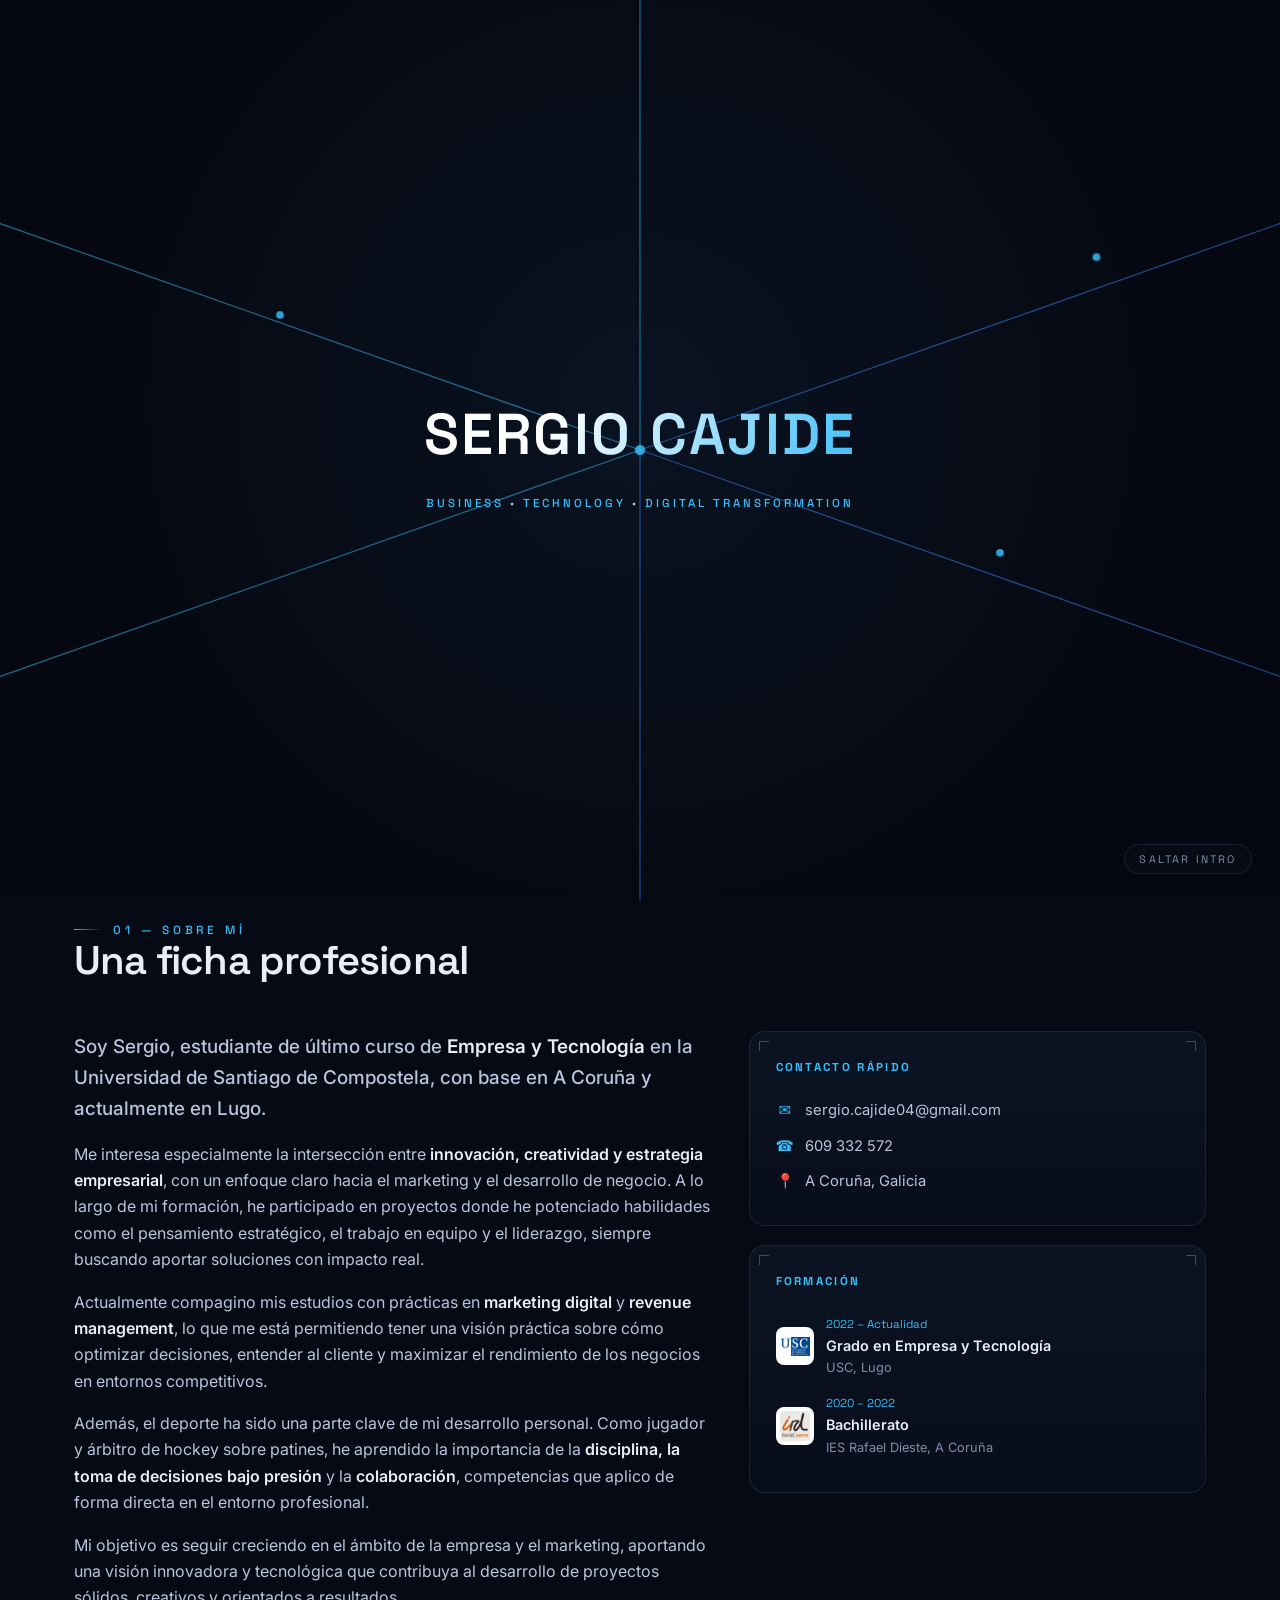
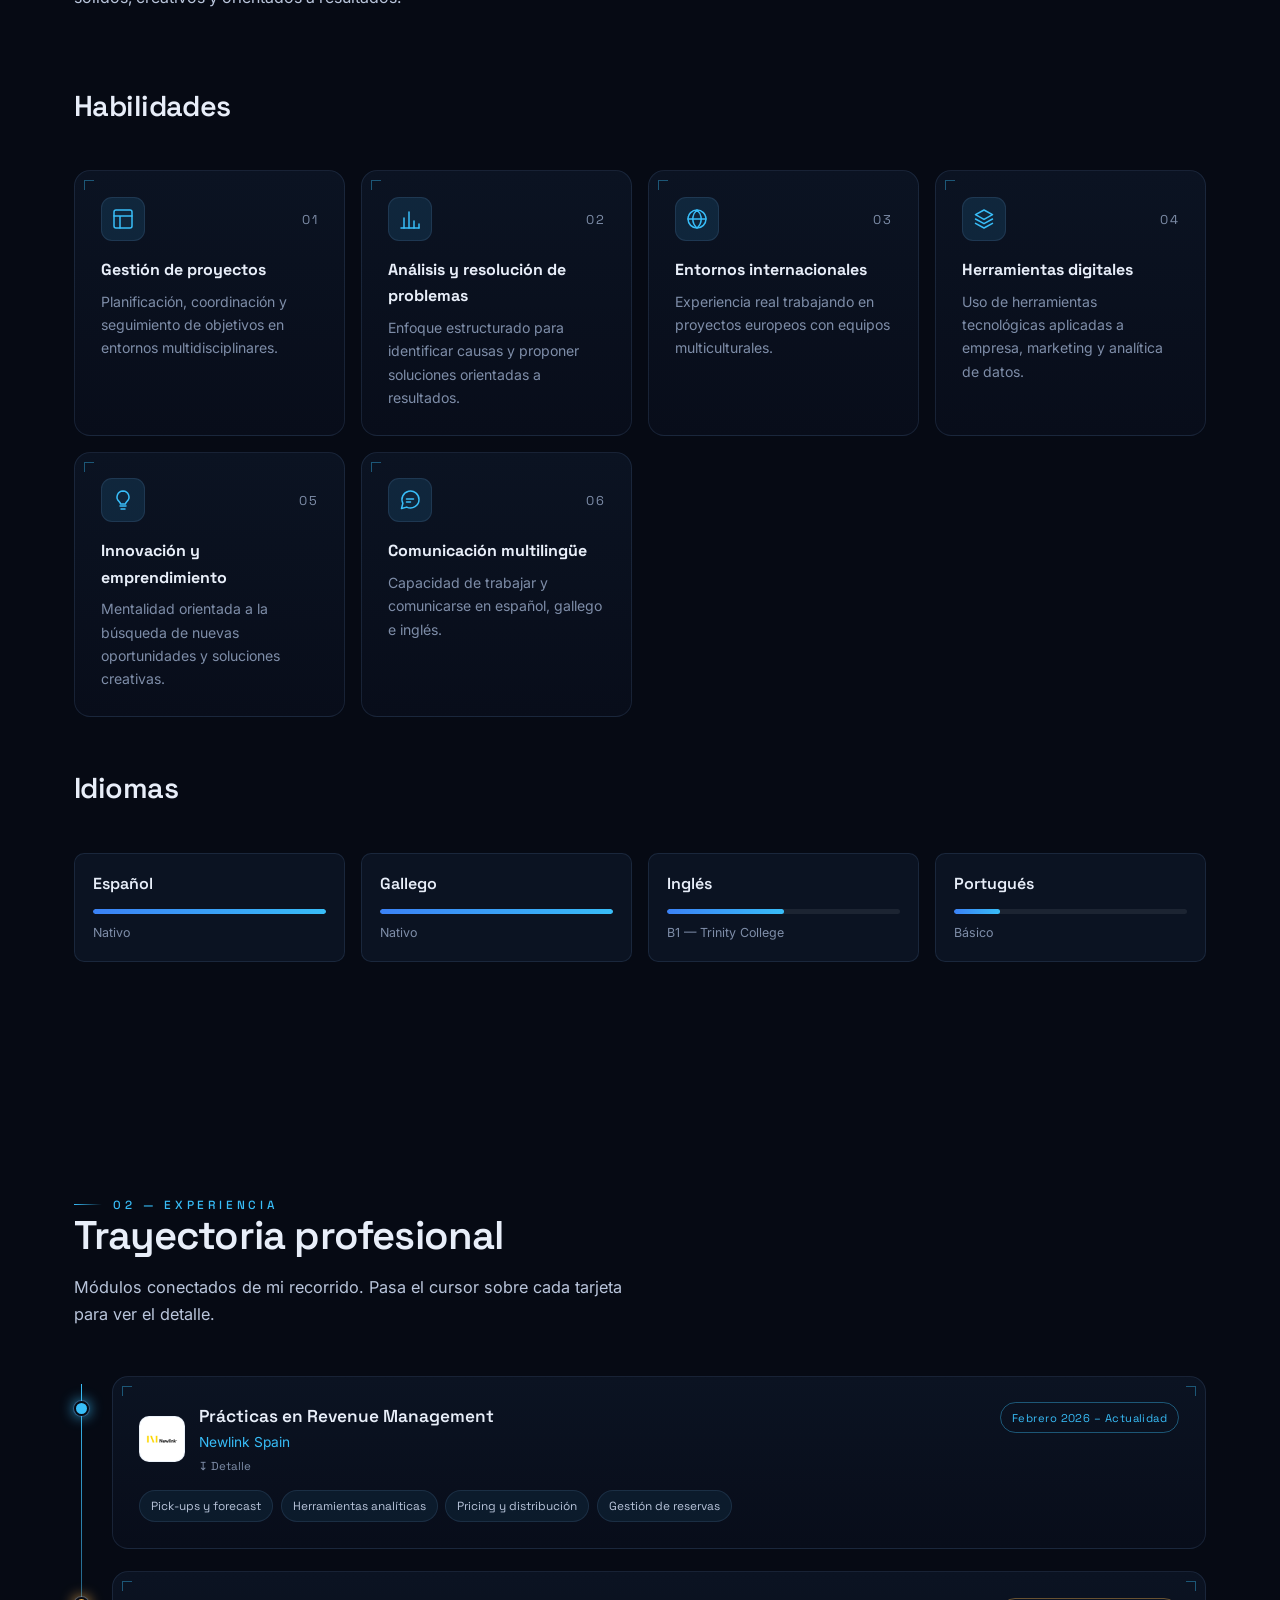
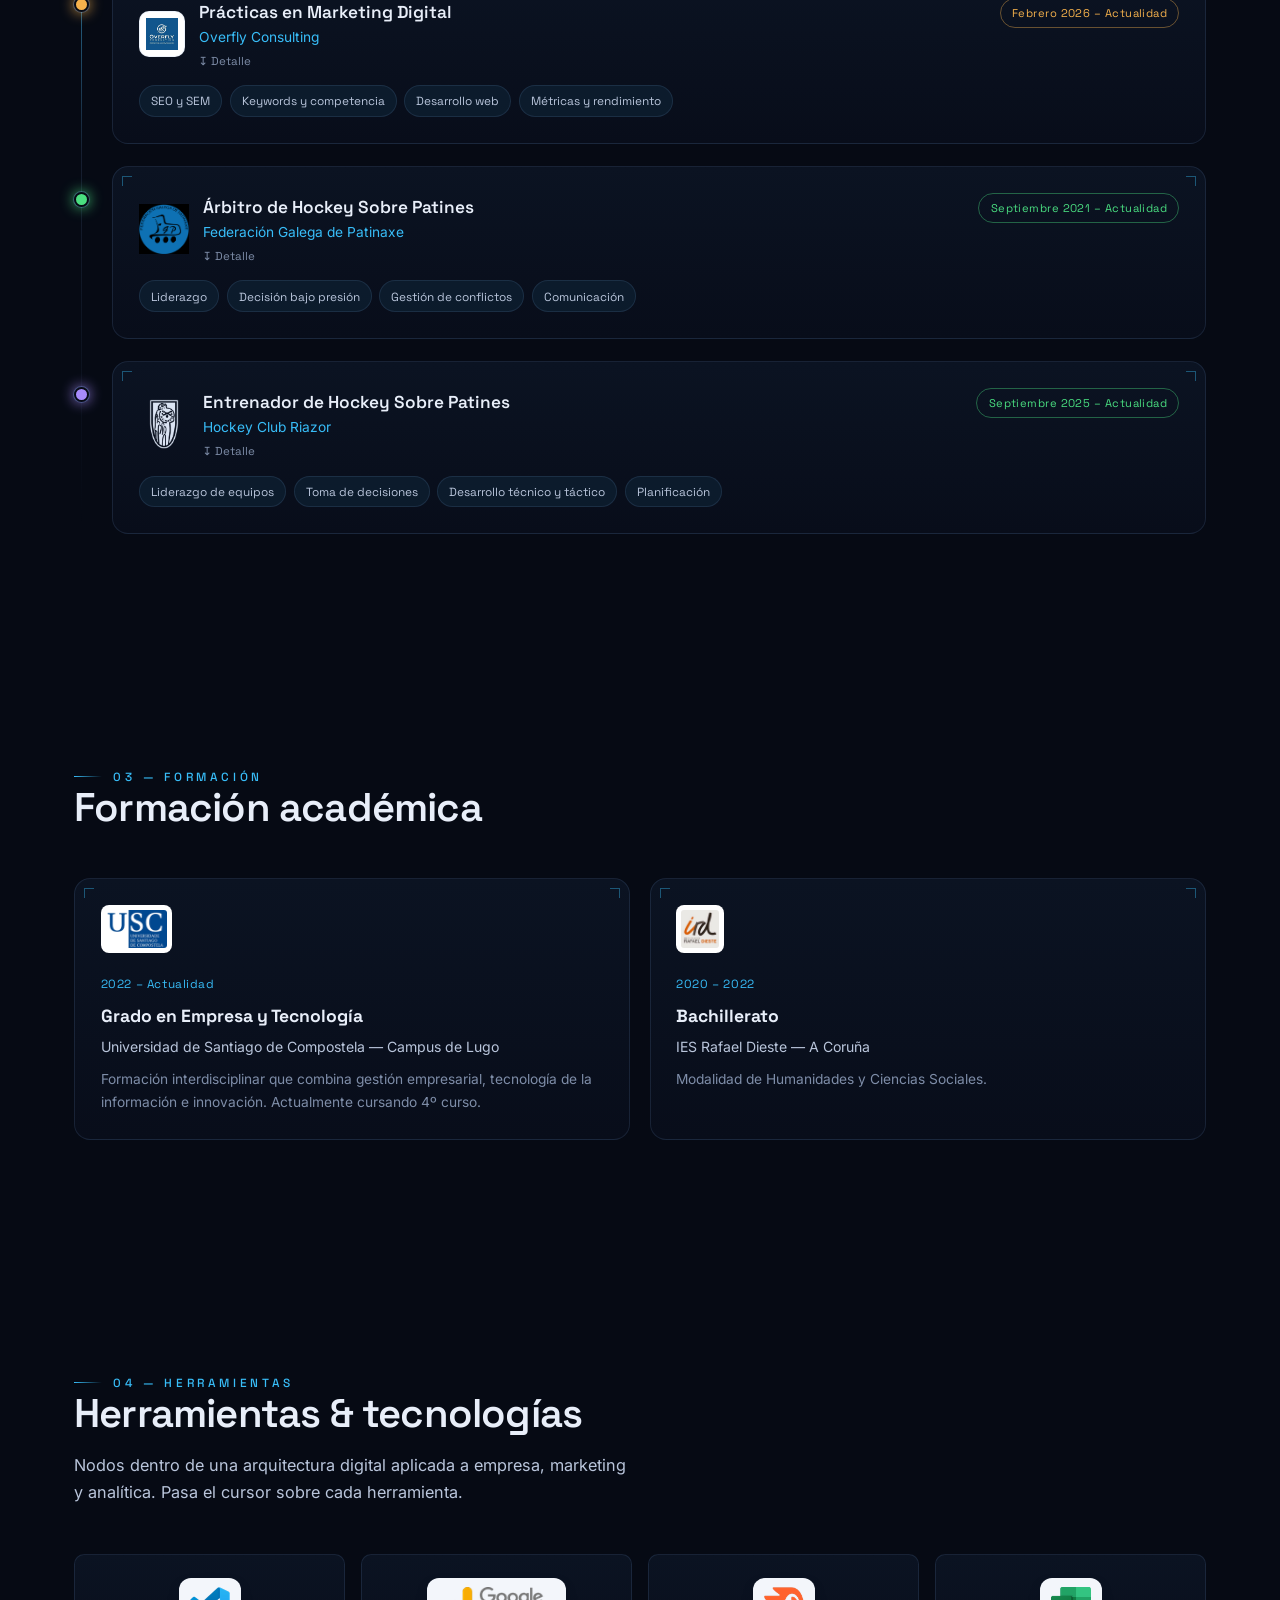
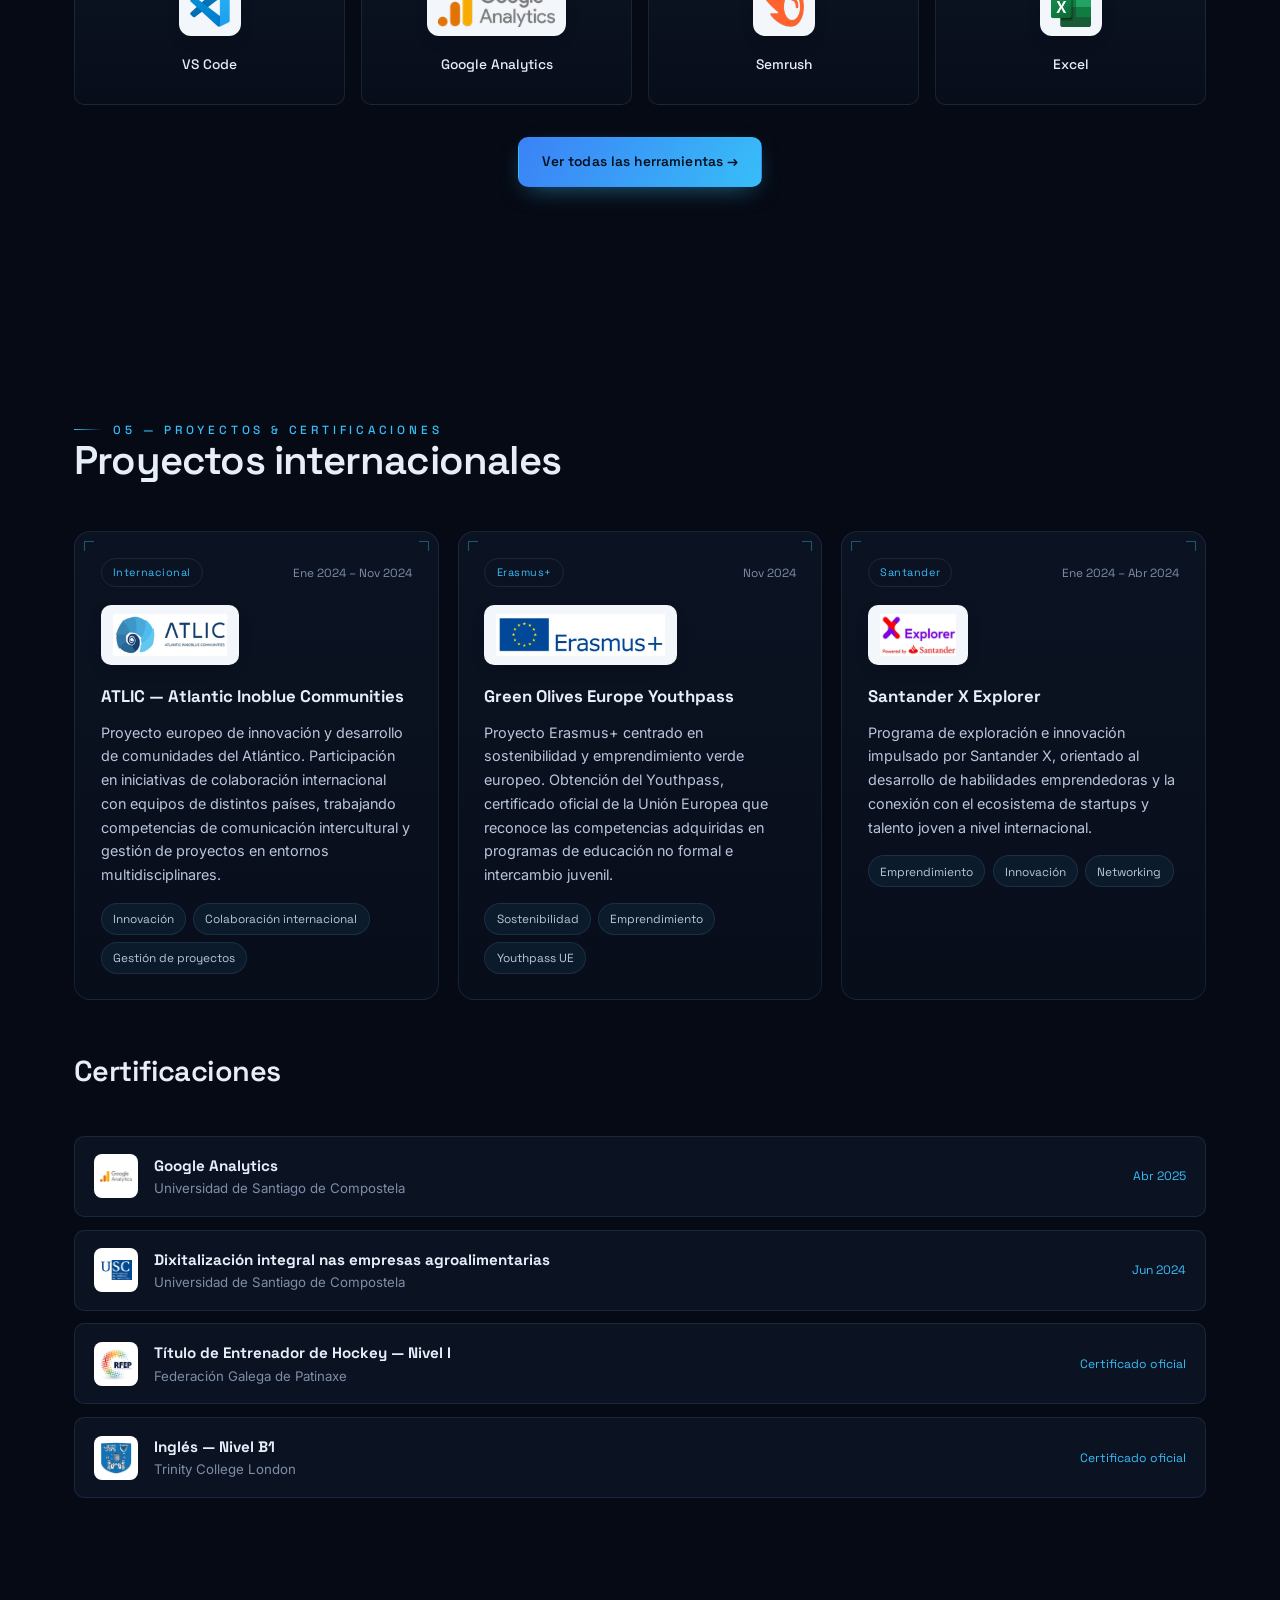
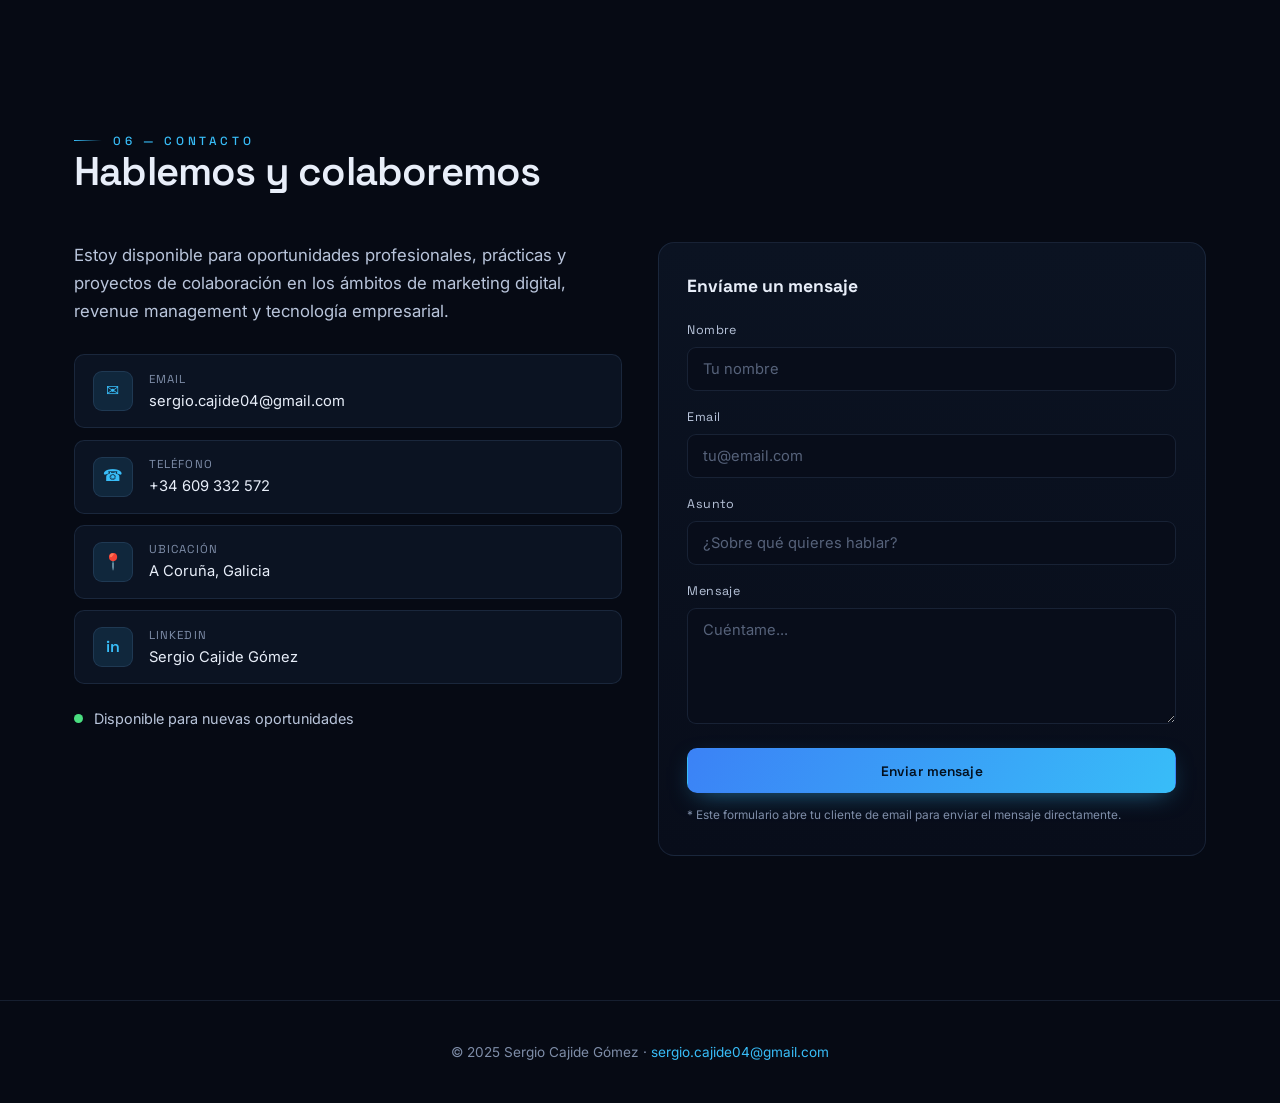
==== index.html @ cd56e780 "Add files via upload" ====
<!DOCTYPE html>
<html lang="es">
<head>
  <meta charset="UTF-8">
  <meta name="viewport" content="width=device-width, initial-scale=1.0">
  <title>Sergio Cajide Gómez — Business · Technology · Digital Transformation</title>
  <meta name="description" content="Portfolio de Sergio Cajide Gómez. Empresa y Tecnología, Marketing Digital, Revenue Management y Transformación Digital.">
  <link rel="stylesheet" href="style.css">
  <link rel="preconnect" href="https://fonts.googleapis.com">
  <link rel="preconnect" href="https://fonts.gstatic.com" crossorigin>
  <link href="https://fonts.googleapis.com/css2?family=Space+Grotesk:wght@400;500;600;700&family=Inter:wght@300;400;500;600&display=swap" rel="stylesheet">
  <noscript><style>#intro{display:none!important}</style></noscript>
</head>
<body>

  <!-- ============ INTRO CINEMATIC ============ -->
  <div id="intro" aria-hidden="true">
    <svg viewBox="0 0 1200 700" preserveAspectRatio="xMidYMid slice">
      <!-- converging blueprint lines -->
      <path class="intro-line"    d="M-50 120 L600 350"/>
      <path class="intro-line l2" d="M1250 120 L600 350"/>
      <path class="intro-line"    d="M-50 580 L600 350"/>
      <path class="intro-line l2" d="M1250 580 L600 350"/>
      <path class="intro-line"    d="M600 -50 L600 350"/>
      <path class="intro-line l2" d="M600 750 L600 350"/>
      <!-- abstract business shapes -->
      <rect class="intro-shape" x="170" y="150" width="150" height="95" rx="6"/>
      <path class="intro-shape" d="M185 230 L215 200 L245 215 L300 165"/>
      <rect class="intro-shape" x="880" y="430" width="150" height="95" rx="6"/>
      <circle class="intro-shape" cx="955" cy="200" r="42"/>
      <path class="intro-shape" d="M210 490 h120 M210 510 h80 M210 530 h100"/>
      <circle class="intro-node" cx="600" cy="350" r="4"/>
      <circle class="intro-node" cx="320" cy="245" r="3"/>
      <circle class="intro-node" cx="880" cy="430" r="3"/>
      <circle class="intro-node" cx="955" cy="200" r="3"/>
    </svg>
    <div class="intro-center">
      <div class="intro-name">SERGIO CAJIDE</div>
      <div class="intro-tag"><b>Business</b> • <b>Technology</b> • <b>Digital Transformation</b></div>
    </div>
    <button class="intro-skip" type="button">Saltar intro</button>
  </div>

  <!-- ============ NAVBAR ============ -->
  <nav class="navbar">
    <a href="index.html" class="nav-brand">
      <img src="img/logo_prueba.png" alt="Sergio Cajide Gómez" class="brand-mark">
      <span class="brand-text">Sergio Cajide <span class="brand-soft">Gómez</span></span>
    </a>
    <ul class="nav-links">
      <li><a href="#sobre-mi">Sobre mí</a></li>
      <li><a href="#experiencia">Experiencia</a></li>
      <li><a href="#formacion">Formación</a></li>
      <li><a href="herramientas.html">Herramientas</a></li>
      <li><a href="#proyectos">Proyectos</a></li>
      <li><a href="#contacto" class="nav-cta">Contacto</a></li>
    </ul>
    <button class="nav-toggle" id="navToggle" aria-label="Menú">&#9776;</button>
  </nav>

  <!-- ============ HERO ============ -->
  <header class="hero" id="inicio">
    <div class="hero-content">
      <p class="eyebrow hero-eyebrow">Business · Technology · Digital Transformation</p>
      <h1 class="hero-title">Sergio <span class="grad">Cajide Gómez</span></h1>
      <div class="hero-roles-line">
        <span>Empresa &amp; Tecnología</span><span class="sep"></span>
        <span>Marketing Digital</span><span class="sep"></span>
        <span>Revenue Management</span><span class="sep"></span>
        <span>Transformación Digital</span>
      </div>
      <p class="hero-desc">Estudiante de Empresa y Tecnología con experiencia en marketing digital y revenue management. Conecto estrategia, datos y tecnología para impulsar la transformación digital de los negocios.</p>
      <div class="hero-cta">
        <a href="#experiencia" class="btn btn-primary">Ver experiencia</a>
        <a href="herramientas.html" class="btn btn-outline">Herramientas</a>
        <a href="#contacto" class="btn btn-outline">Contacto</a>
        <a href="sergio_cv.pdf" class="btn btn-outline" download>↓ Descargar CV</a>
      </div>
    </div>
    <div class="hero-visual">
      <div class="hero-photo-wrap">
        <img src="img/foto.png" alt="Sergio Cajide Gómez" class="hero-photo">
      </div>
      <div class="hero-card">
        <div class="hero-tag">Actualmente</div>
        <div class="hero-roles">
          <div class="role-item">
            <span class="role-dot dot-blue"></span>
            <div>
              <p class="role-company">Newlink Spain</p>
              <p class="role-desc">Prácticas · Revenue Management</p>
            </div>
          </div>
          <div class="role-item">
            <span class="role-dot dot-amber"></span>
            <div>
              <p class="role-company">Overfly Consulting</p>
              <p class="role-desc">Prácticas · Marketing Digital</p>
            </div>
          </div>
          <div class="role-item">
            <span class="role-dot dot-green"></span>
            <div>
              <p class="role-company">USC — Grado Empresa y Tecnología</p>
              <p class="role-desc">4º Curso · Lugo</p>
            </div>
          </div>
        </div>
      </div>
    </div>
  </header>

  <!-- ============ SOBRE MÍ ============ -->
  <section class="block" id="sobre-mi">
    <div class="container">
      <div class="section-head reveal">
        <p class="eyebrow">01 — Sobre mí</p>
        <h2 class="section-title">Una ficha profesional</h2>
      </div>

      <div class="about-grid">
        <div class="about-text reveal">
          <p class="about-lead">Soy Sergio, estudiante de último curso de <strong>Empresa y Tecnología</strong> en la Universidad de Santiago de Compostela, con base en A Coruña y actualmente en Lugo.</p>
          <p>Me interesa especialmente la intersección entre <strong>innovación, creatividad y estrategia empresarial</strong>, con un enfoque claro hacia el marketing y el desarrollo de negocio. A lo largo de mi formación, he participado en proyectos donde he potenciado habilidades como el pensamiento estratégico, el trabajo en equipo y el liderazgo, siempre buscando aportar soluciones con impacto real.</p>
          <p>Actualmente compagino mis estudios con prácticas en <strong>marketing digital</strong> y <strong>revenue management</strong>, lo que me está permitiendo tener una visión práctica sobre cómo optimizar decisiones, entender al cliente y maximizar el rendimiento de los negocios en entornos competitivos.</p>
          <p>Además, el deporte ha sido una parte clave de mi desarrollo personal. Como jugador y árbitro de hockey sobre patines, he aprendido la importancia de la <strong>disciplina, la toma de decisiones bajo presión</strong> y la <strong>colaboración</strong>, competencias que aplico de forma directa en el entorno profesional.</p>
          <p>Mi objetivo es seguir creciendo en el ámbito de la empresa y el marketing, aportando una visión innovadora y tecnológica que contribuya al desarrollo de proyectos sólidos, creativos y orientados a resultados.</p>
        </div>

        <div class="about-sidebar">
          <div class="bp-card reveal d1">
            <span class="tick tl"></span><span class="tick tr"></span>
            <h3 class="info-card-title">Contacto rápido</h3>
            <ul class="info-list">
              <li><span class="info-icon">✉</span> sergio.cajide04@gmail.com</li>
              <li><span class="info-icon">☎</span> 609 332 572</li>
              <li><span class="info-icon">📍</span> A Coruña, Galicia</li>
            </ul>
          </div>
          <div class="bp-card reveal d2">
            <span class="tick tl"></span><span class="tick tr"></span>
            <h3 class="info-card-title">Formación</h3>
            <ul>
              <li class="tl-mini-row">
                <img src="img/logo_usc.png" alt="USC" class="tl-mini-logo">
                <div>
                  <span class="tl-year">2022 – Actualidad</span>
                  <span class="tl-title">Grado en Empresa y Tecnología</span>
                  <span class="tl-place">USC, Lugo</span>
                </div>
              </li>
              <li class="tl-mini-row">
                <img src="img/logo_ird.png" alt="IES Rafael Dieste" class="tl-mini-logo">
                <div>
                  <span class="tl-year">2020 – 2022</span>
                  <span class="tl-title">Bachillerato</span>
                  <span class="tl-place">IES Rafael Dieste, A Coruña</span>
                </div>
              </li>
            </ul>
          </div>
        </div>
      </div>

      <!-- Habilidades -->
      <div class="section-head reveal" style="margin-top:4rem;">
        <h3 class="section-title" style="font-size:clamp(1.3rem,2.6vw,1.8rem);">Habilidades</h3>
      </div>
      <div class="skills-grid">
        <div class="bp-card skill-block reveal"><span class="tick tl"></span>
          <div class="skill-head"><span class="skill-icon"><svg viewBox="0 0 24 24" fill="none" stroke="currentColor" stroke-width="1.5" stroke-linecap="round" stroke-linejoin="round"><rect x="3" y="3" width="18" height="18" rx="2"/><path d="M3 9h18M9 9v12"/></svg></span><span class="skill-index">01</span></div>
          <h4>Gestión de proyectos</h4><p>Planificación, coordinación y seguimiento de objetivos en entornos multidisciplinares.</p>
        </div>
        <div class="bp-card skill-block reveal d1"><span class="tick tl"></span>
          <div class="skill-head"><span class="skill-icon"><svg viewBox="0 0 24 24" fill="none" stroke="currentColor" stroke-width="1.5" stroke-linecap="round" stroke-linejoin="round"><path d="M3 21h18"/><path d="M6 21V11M11 21V5M16 21v-7M21 21v-4"/></svg></span><span class="skill-index">02</span></div>
          <h4>Análisis y resolución de problemas</h4><p>Enfoque estructurado para identificar causas y proponer soluciones orientadas a resultados.</p>
        </div>
        <div class="bp-card skill-block reveal d2"><span class="tick tl"></span>
          <div class="skill-head"><span class="skill-icon"><svg viewBox="0 0 24 24" fill="none" stroke="currentColor" stroke-width="1.5" stroke-linecap="round" stroke-linejoin="round"><circle cx="12" cy="12" r="9"/><path d="M3 12h18"/><path d="M12 3c2.8 2.5 4.2 5.6 4.2 9s-1.4 6.5-4.2 9c-2.8-2.5-4.2-5.6-4.2-9S9.2 5.5 12 3z"/></svg></span><span class="skill-index">03</span></div>
          <h4>Entornos internacionales</h4><p>Experiencia real trabajando en proyectos europeos con equipos multiculturales.</p>
        </div>
        <div class="bp-card skill-block reveal"><span class="tick tl"></span>
          <div class="skill-head"><span class="skill-icon"><svg viewBox="0 0 24 24" fill="none" stroke="currentColor" stroke-width="1.5" stroke-linecap="round" stroke-linejoin="round"><path d="M12 3l8.5 4.7L12 12.4 3.5 7.7 12 3z"/><path d="M3.5 12l8.5 4.7 8.5-4.7M3.5 16.3 12 21l8.5-4.7"/></svg></span><span class="skill-index">04</span></div>
          <h4>Herramientas digitales</h4><p>Uso de herramientas tecnológicas aplicadas a empresa, marketing y analítica de datos.</p>
        </div>
        <div class="bp-card skill-block reveal d1"><span class="tick tl"></span>
          <div class="skill-head"><span class="skill-icon"><svg viewBox="0 0 24 24" fill="none" stroke="currentColor" stroke-width="1.5" stroke-linecap="round" stroke-linejoin="round"><path d="M9 18h6M10 21h4"/><path d="M12 3a6 6 0 0 0-3.8 10.6c.7.6 1.3 1.4 1.3 2.4h5c0-1 .6-1.8 1.3-2.4A6 6 0 0 0 12 3z"/></svg></span><span class="skill-index">05</span></div>
          <h4>Innovación y emprendimiento</h4><p>Mentalidad orientada a la búsqueda de nuevas oportunidades y soluciones creativas.</p>
        </div>
        <div class="bp-card skill-block reveal d2"><span class="tick tl"></span>
          <div class="skill-head"><span class="skill-icon"><svg viewBox="0 0 24 24" fill="none" stroke="currentColor" stroke-width="1.5" stroke-linecap="round" stroke-linejoin="round"><path d="M21 11.5a8.5 8.5 0 0 1-12.3 7.6L3.5 20.5l1.4-5.2A8.5 8.5 0 1 1 21 11.5z"/><path d="M8.5 11h7M8.5 14h4"/></svg></span><span class="skill-index">06</span></div>
          <h4>Comunicación multilingüe</h4><p>Capacidad de trabajar y comunicarse en español, gallego e inglés.</p>
        </div>
      </div>

      <!-- Idiomas -->
      <div class="section-head reveal" style="margin-top:3.5rem;">
        <h3 class="section-title" style="font-size:clamp(1.3rem,2.6vw,1.8rem);">Idiomas</h3>
      </div>
      <div class="lang-grid reveal">
        <div class="lang-card"><span class="lang-name">Español</span><div class="lang-bar-wrap"><div class="lang-bar" data-w="100%"></div></div><span class="lang-level">Nativo</span></div>
        <div class="lang-card"><span class="lang-name">Gallego</span><div class="lang-bar-wrap"><div class="lang-bar" data-w="100%"></div></div><span class="lang-level">Nativo</span></div>
        <div class="lang-card"><span class="lang-name">Inglés</span><div class="lang-bar-wrap"><div class="lang-bar" data-w="50%"></div></div><span class="lang-level">B1 — Trinity College</span></div>
        <div class="lang-card"><span class="lang-name">Portugués</span><div class="lang-bar-wrap"><div class="lang-bar" data-w="20%"></div></div><span class="lang-level">Básico</span></div>
      </div>
    </div>
  </section>

  <!-- ============ EXPERIENCIA ============ -->
  <section class="block" id="experiencia">
    <div class="container">
      <div class="section-head reveal">
        <p class="eyebrow">02 — Experiencia</p>
        <h2 class="section-title">Trayectoria profesional</h2>
        <p class="section-lead">Módulos conectados de mi recorrido. Pasa el cursor sobre cada tarjeta para ver el detalle.</p>
      </div>

      <div class="timeline">

        <div class="timeline-item reveal">
          <div class="timeline-dot dot-blue"></div>
          <div class="bp-card" data-expand>
            <span class="tick tl"></span><span class="tick tr"></span>
            <div class="tl-header">
              <div class="tl-id-row">
                <div class="company-logo"><img src="img/logo_newlink.png" alt="Newlink Spain"></div>
                <div>
                  <h3 class="tl-role">Prácticas en Revenue Management</h3>
                  <p class="tl-company">Newlink Spain</p>
                  <p class="hover-hint">↧ Detalle</p>
                </div>
              </div>
              <span class="tl-badge badge-blue">Febrero 2026 – Actualidad</span>
            </div>
            <p class="tl-desc">Colaboración en el departamento de revenue management en el sector hotelero, participando en la optimización de estrategias de precios y distribución. Elaboración de pick-ups y forecast de demanda, manejo de herramientas analíticas y apoyo en la definición de estrategias de pricing y gestión de canales. Participación en la gestión de reservas y análisis de datos para maximizar el rendimiento y la ocupación.</p>
            <div class="tl-tags">
              <span class="tag">Pick-ups y forecast</span>
              <span class="tag">Herramientas analíticas</span>
              <span class="tag">Pricing y distribución</span>
              <span class="tag">Gestión de reservas</span>
            </div>
          </div>
        </div>

        <div class="timeline-item reveal">
          <div class="timeline-dot dot-amber"></div>
          <div class="bp-card" data-expand>
            <span class="tick tl"></span><span class="tick tr"></span>
            <div class="tl-header">
              <div class="tl-id-row">
                <div class="company-logo"><img src="img/logo_overfly.png" alt="Overfly Consulting"></div>
                <div>
                  <h3 class="tl-role">Prácticas en Marketing Digital</h3>
                  <p class="tl-company">Overfly Consulting</p>
                  <p class="hover-hint">↧ Detalle</p>
                </div>
              </div>
              <span class="tl-badge badge-amber">Febrero 2026 – Actualidad</span>
            </div>
            <p class="tl-desc">Participación en proyectos de marketing digital enfocados al sector hotelero, desarrollando estrategias de SEO, planificación y creación de contenidos, así como análisis de competidores, estudio de palabras clave y detección de oportunidades de posicionamiento. Seguimiento de métricas y optimización continua de estrategias digitales para mejorar la visibilidad y el rendimiento online.</p>
            <div class="tl-tags">
              <span class="tag">SEO y SEM</span>
              <span class="tag">Keywords y competencia</span>
              <span class="tag">Desarrollo web</span>
              <span class="tag">Métricas y rendimiento</span>
            </div>
          </div>
        </div>

        <div class="timeline-item reveal">
          <div class="timeline-dot dot-green"></div>
          <div class="bp-card" data-expand>
            <span class="tick tl"></span><span class="tick tr"></span>
            <div class="tl-header">
              <div class="tl-id-row">
                <div class="company-logo plain"><img src="img/logo_fgp.png" alt="Federación Galega de Patinaxe"></div>
                <div>
                  <h3 class="tl-role">Árbitro de Hockey Sobre Patines</h3>
                  <p class="tl-company">Federación Galega de Patinaxe</p>
                  <p class="hover-hint">↧ Detalle</p>
                </div>
              </div>
              <span class="tl-badge badge-green">Septiembre 2021 – Actualidad</span>
            </div>
            <p class="tl-desc">Dirección de partidos de hockey sobre patines en competiciones regionales, garantizando la imparcialidad y el cumplimiento de la normativa. Esta actividad ha reforzado competencias clave transferibles al entorno profesional.</p>
            <div class="tl-tags">
              <span class="tag">Liderazgo</span>
              <span class="tag">Decisión bajo presión</span>
              <span class="tag">Gestión de conflictos</span>
              <span class="tag">Comunicación</span>
            </div>
          </div>
        </div>

        <div class="timeline-item reveal">
          <div class="timeline-dot dot-violet"></div>
          <div class="bp-card" data-expand>
            <span class="tick tl"></span><span class="tick tr"></span>
            <div class="tl-header">
              <div class="tl-id-row">
                <div class="company-logo plain"><img src="img/logo_riazor_light.png" alt="Hockey Club Riazor"></div>
                <div>
                  <h3 class="tl-role">Entrenador de Hockey Sobre Patines</h3>
                  <p class="tl-company">Hockey Club Riazor</p>
                  <p class="hover-hint">↧ Detalle</p>
                </div>
              </div>
              <span class="tl-badge badge-green">Septiembre 2025 – Actualidad</span>
            </div>
            <p class="tl-desc">Planificación y ejecución de entrenamientos de hockey sobre patines, centrados en el desarrollo técnico y táctico de los jugadores. Dirección de partidos y seguimiento del rendimiento individual y colectivo, fomentando el trabajo en equipo y la mejora continua.</p>
            <div class="tl-tags">
              <span class="tag">Liderazgo de equipos</span>
              <span class="tag">Toma de decisiones</span>
              <span class="tag">Desarrollo técnico y táctico</span>
              <span class="tag">Planificación</span>
            </div>
          </div>
        </div>

      </div>
    </div>
  </section>

  <!-- ============ FORMACIÓN ============ -->
  <section class="block" id="formacion">
    <div class="container">
      <div class="section-head reveal">
        <p class="eyebrow">03 — Formación</p>
        <h2 class="section-title">Formación académica</h2>
      </div>
      <div class="edu-grid">
        <div class="bp-card edu-card reveal">
          <span class="tick tl"></span><span class="tick tr"></span>
          <div class="edu-logo-row"><img src="img/logo_usc.png" alt="USC" class="edu-logo"></div>
          <span class="edu-year">2022 – Actualidad</span>
          <h3>Grado en Empresa y Tecnología</h3>
          <p class="edu-place">Universidad de Santiago de Compostela — Campus de Lugo</p>
          <p class="edu-detail">Formación interdisciplinar que combina gestión empresarial, tecnología de la información e innovación. Actualmente cursando 4º curso.</p>
        </div>
        <div class="bp-card edu-card reveal d1">
          <span class="tick tl"></span><span class="tick tr"></span>
          <div class="edu-logo-row"><img src="img/logo_ird.png" alt="IES Rafael Dieste" class="edu-logo"></div>
          <span class="edu-year">2020 – 2022</span>
          <h3>Bachillerato</h3>
          <p class="edu-place">IES Rafael Dieste — A Coruña</p>
          <p class="edu-detail">Modalidad de Humanidades y Ciencias Sociales.</p>
        </div>
      </div>
    </div>
  </section>

  <!-- ============ HERRAMIENTAS (highlight) ============ -->
  <section class="block" id="herramientas">
    <div class="container">
      <div class="section-head reveal">
        <p class="eyebrow">04 — Herramientas</p>
        <h2 class="section-title">Herramientas &amp; tecnologías</h2>
        <p class="section-lead">Nodos dentro de una arquitectura digital aplicada a empresa, marketing y analítica. Pasa el cursor sobre cada herramienta.</p>
      </div>
      <div class="tools-highlight reveal">
        <div class="tool-node"><img src="img/logo_vscode.png" alt="VS Code"><span>VS Code</span><small>Desarrollo web y proyectos en Python</small></div>
        <div class="tool-node"><img src="img/logo_googleanalytics.png" alt="Google Analytics"><span>Google Analytics</span><small>Análisis de tráfico y comportamiento web</small></div>
        <div class="tool-node"><img src="img/logo_semrush.png" alt="Semrush"><span>Semrush</span><small>SEO, keywords y análisis de competencia</small></div>
        <div class="tool-node"><img src="img/logo_excel.png" alt="Excel"><span>Excel</span><small>Análisis de datos y modelos de gestión</small></div>
      </div>
      <div style="text-align:center;margin-top:2rem;" class="reveal">
        <a href="herramientas.html" class="btn btn-primary">Ver todas las herramientas →</a>
      </div>
    </div>
  </section>

  <!-- ============ PROYECTOS ============ -->
  <section class="block" id="proyectos">
    <div class="container">
      <div class="section-head reveal">
        <p class="eyebrow">05 — Proyectos &amp; certificaciones</p>
        <h2 class="section-title">Proyectos internacionales</h2>
      </div>
      <div class="project-grid">
        <div class="bp-card project-card reveal">
          <span class="tick tl"></span><span class="tick tr"></span>
          <div class="project-header"><span class="project-tag">Internacional</span><span class="project-date">Ene 2024 – Nov 2024</span></div>
          <div class="project-logo-wrap"><img src="img/logo_atlic.png" alt="ATLIC"></div>
          <h3>ATLIC — Atlantic Inoblue Communities</h3>
          <p>Proyecto europeo de innovación y desarrollo de comunidades del Atlántico. Participación en iniciativas de colaboración internacional con equipos de distintos países, trabajando competencias de comunicación intercultural y gestión de proyectos en entornos multidisciplinares.</p>
          <div class="tl-tags"><span class="tag">Innovación</span><span class="tag">Colaboración internacional</span><span class="tag">Gestión de proyectos</span></div>
        </div>
        <div class="bp-card project-card reveal d1">
          <span class="tick tl"></span><span class="tick tr"></span>
          <div class="project-header"><span class="project-tag">Erasmus+</span><span class="project-date">Nov 2024</span></div>
          <div class="project-logo-wrap"><img src="img/logo_erasmus.png" alt="Erasmus+"></div>
          <h3>Green Olives Europe Youthpass</h3>
          <p>Proyecto Erasmus+ centrado en sostenibilidad y emprendimiento verde europeo. Obtención del Youthpass, certificado oficial de la Unión Europea que reconoce las competencias adquiridas en programas de educación no formal e intercambio juvenil.</p>
          <div class="tl-tags"><span class="tag">Sostenibilidad</span><span class="tag">Emprendimiento</span><span class="tag">Youthpass UE</span></div>
        </div>
        <div class="bp-card project-card reveal d2">
          <span class="tick tl"></span><span class="tick tr"></span>
          <div class="project-header"><span class="project-tag">Santander</span><span class="project-date">Ene 2024 – Abr 2024</span></div>
          <div class="project-logo-wrap"><img src="img/logo_santander.png" alt="Santander X Explorer"></div>
          <h3>Santander X Explorer</h3>
          <p>Programa de exploración e innovación impulsado por Santander X, orientado al desarrollo de habilidades emprendedoras y la conexión con el ecosistema de startups y talento joven a nivel internacional.</p>
          <div class="tl-tags"><span class="tag">Emprendimiento</span><span class="tag">Innovación</span><span class="tag">Networking</span></div>
        </div>
      </div>

      <div class="section-head reveal" style="margin-top:3.5rem;">
        <h3 class="section-title" style="font-size:clamp(1.3rem,2.6vw,1.8rem);">Certificaciones</h3>
      </div>
      <div class="cert-list reveal">
        <div class="cert-item"><div class="cert-logo"><img src="img/logo_googleanalytics.png" alt="Google Analytics"></div><div class="cert-info"><h4>Google Analytics</h4><p>Universidad de Santiago de Compostela</p></div><span class="cert-date">Abr 2025</span></div>
        <div class="cert-item"><div class="cert-logo"><img src="img/logo_usc.png" alt="USC"></div><div class="cert-info"><h4>Dixitalización integral nas empresas agroalimentarias</h4><p>Universidad de Santiago de Compostela</p></div><span class="cert-date">Jun 2024</span></div>
        <div class="cert-item"><div class="cert-logo"><img src="img/logo_rfep.png" alt="Federación Galega de Patinaxe"></div><div class="cert-info"><h4>Título de Entrenador de Hockey — Nivel I</h4><p>Federación Galega de Patinaxe</p></div><span class="cert-date">Certificado oficial</span></div>
        <div class="cert-item"><div class="cert-logo"><img src="img/logo_trinity.png" alt="Trinity College London"></div><div class="cert-info"><h4>Inglés — Nivel B1</h4><p>Trinity College London</p></div><span class="cert-date">Certificado oficial</span></div>
      </div>
    </div>
  </section>

  <!-- ============ CONTACTO ============ -->
  <section class="block" id="contacto">
    <div class="container">
      <div class="section-head reveal">
        <p class="eyebrow">06 — Contacto</p>
        <h2 class="section-title">Hablemos y colaboremos</h2>
      </div>
      <div class="contact-grid">
        <div class="contact-info reveal">
          <p class="contact-intro">Estoy disponible para oportunidades profesionales, prácticas y proyectos de colaboración en los ámbitos de marketing digital, revenue management y tecnología empresarial.</p>
          <div class="contact-methods">
            <a href="mailto:sergio.cajide04@gmail.com" class="contact-method">
              <div class="contact-method-icon">✉</div>
              <div><p class="contact-method-label">Email</p><p class="contact-method-value">sergio.cajide04@gmail.com</p></div>
            </a>
            <a href="tel:+34609332572" class="contact-method">
              <div class="contact-method-icon">☎</div>
              <div><p class="contact-method-label">Teléfono</p><p class="contact-method-value">+34 609 332 572</p></div>
            </a>
            <div class="contact-method">
              <div class="contact-method-icon">📍</div>
              <div><p class="contact-method-label">Ubicación</p><p class="contact-method-value">A Coruña, Galicia</p></div>
            </div>
            <a href="https://es.linkedin.com/in/sergio-cajide-g%C3%B3mez-41b924311" target="_blank" rel="noopener" class="contact-method">
              <div class="contact-method-icon">in</div>
              <div><p class="contact-method-label">LinkedIn</p><p class="contact-method-value">Sergio Cajide Gómez</p></div>
            </a>
          </div>
          <div class="availability-box"><span class="avail-dot"></span><p>Disponible para nuevas oportunidades</p></div>
        </div>

        <div class="contact-form-wrap reveal d1">
          <h3 class="form-title">Envíame un mensaje</h3>
          <form class="contact-form" id="contactForm">
            <div class="form-group"><label for="nombre">Nombre</label><input type="text" id="nombre" name="nombre" placeholder="Tu nombre" required></div>
            <div class="form-group"><label for="email">Email</label><input type="email" id="email" name="email" placeholder="tu@email.com" required></div>
            <div class="form-group"><label for="asunto">Asunto</label><input type="text" id="asunto" name="asunto" placeholder="¿Sobre qué quieres hablar?"></div>
            <div class="form-group"><label for="mensaje">Mensaje</label><textarea id="mensaje" name="mensaje" rows="5" placeholder="Cuéntame..." required></textarea></div>
            <button type="submit" class="btn btn-primary btn-full">Enviar mensaje</button>
            <p class="form-note">* Este formulario abre tu cliente de email para enviar el mensaje directamente.</p>
          </form>
        </div>
      </div>
    </div>
  </section>

  <!-- ============ MOBILE BOTTOM NAV ============ -->
  <nav class="mobile-bottom-nav">
    <a href="#sobre-mi">Sobre mí</a>
    <a href="#experiencia">Experiencia</a>
    <a href="herramientas.html">Herramientas</a>
    <a href="#proyectos">Proyectos</a>
    <a href="#contacto">Contacto</a>
  </nav>

  <footer class="footer">
    <p>© 2025 Sergio Cajide Gómez · <a href="mailto:sergio.cajide04@gmail.com">sergio.cajide04@gmail.com</a></p>
  </footer>

  <script src="app.js"></script>
</body>
</html>
---- style.css ----
/* =========================================================
   Sergio Cajide Gómez — Portfolio
   "Digital Blueprint" — Business · Technology · Transformation
   ========================================================= */

:root{
  --bg:            #060a14;
  --bg-2:          #080d1a;
  --surface:       #0b1322;
  --surface-2:     #0e1730;
  --line:          rgba(120,160,220,.14);
  --line-strong:   rgba(120,170,240,.30);
  --grid:          rgba(90,130,200,.07);
  --text:          #e8eef9;
  --text-soft:     #b9c5db;
  --muted:         #7e8da8;
  --accent:        #38bdf8;   /* cian eléctrico */
  --accent-2:      #3b82f6;   /* azul */
  --accent-soft:   rgba(56,189,248,.12);
  --amber:         #f5b14c;
  --green:         #4ade80;
  --violet:        #a78bfa;
  --radius:        16px;
  --radius-sm:     10px;
  --maxw:          1180px;
  --ease:          cubic-bezier(.22,.61,.36,1);
  --font-head:     'Space Grotesk', system-ui, sans-serif;
  --font-body:     'Inter', system-ui, -apple-system, sans-serif;
}

*{ box-sizing:border-box; margin:0; padding:0; }

html{ scroll-behavior:smooth; }

body{
  font-family:var(--font-body);
  background:var(--bg);
  color:var(--text);
  line-height:1.65;
  -webkit-font-smoothing:antialiased;
  overflow-x:hidden;
  position:relative;
}

/* Blueprint grid background (fixed) + cursor glow */
body::before{
  content:"";
  position:fixed; inset:0;
  background-image:
    linear-gradient(var(--grid) 1px, transparent 1px),
    linear-gradient(90deg, var(--grid) 1px, transparent 1px);
  background-size:48px 48px;
  z-index:0;
  pointer-events:none;
}
body::after{
  content:"";
  position:fixed; inset:0;
  z-index:0;
  pointer-events:none;
  background:radial-gradient(440px circle at var(--mx,50%) var(--my,25%),
             rgba(56,189,248,.10), transparent 65%);
  transition:background .18s var(--ease);
}

a{ color:inherit; text-decoration:none; }
img{ max-width:100%; display:block; }
ul{ list-style:none; }

.container{
  width:100%;
  max-width:var(--maxw);
  margin-inline:auto;
  padding-inline:24px;
  position:relative;
  z-index:1;
}

/* =========================================================
   Typography helpers
   ========================================================= */
.eyebrow{
  font-family:var(--font-head);
  font-size:.74rem;
  letter-spacing:.32em;
  text-transform:uppercase;
  color:var(--accent);
  display:inline-flex;
  align-items:center;
  gap:.7rem;
  font-weight:500;
}
.eyebrow::before{
  content:"";
  width:28px; height:1px;
  background:linear-gradient(90deg,var(--accent),transparent);
}

.section-title{
  font-family:var(--font-head);
  font-size:clamp(1.6rem,3.4vw,2.5rem);
  font-weight:600;
  letter-spacing:-.02em;
  line-height:1.1;
}
.section-lead{
  color:var(--text-soft);
  max-width:56ch;
  margin-top:1rem;
  font-size:1.02rem;
}

section.block{ padding-block:clamp(4.5rem,9vw,7rem); position:relative; z-index:1; }
.section-head{ margin-bottom:3rem; }

/* =========================================================
   Intro cinematic
   ========================================================= */
#intro{
  position:fixed; inset:0;
  z-index:9999;
  background:radial-gradient(circle at 50% 45%, #0a1322 0%, #050810 70%);
  display:grid; place-items:center;
  overflow:hidden;
}
#intro.hide{
  opacity:0;
  visibility:hidden;
  transition:opacity .8s var(--ease), visibility 0s .8s;
}
#intro svg{ position:absolute; inset:0; width:100%; height:100%; }
#intro .intro-line{
  fill:none;
  stroke:var(--accent);
  stroke-width:1;
  stroke-dasharray:1600;
  stroke-dashoffset:1600;
  opacity:.5;
  animation:draw 1.7s var(--ease) forwards;
}
#intro .intro-line.l2{ stroke:var(--accent-2); animation-delay:.15s; }
#intro .intro-shape{
  fill:none; stroke:rgba(150,190,240,.5); stroke-width:1;
  opacity:0;
  animation:shapeIn 1s ease forwards .4s, shapeOut .6s ease forwards 1.8s;
}
#intro .intro-node{
  fill:var(--accent); opacity:0;
  animation:nodeIn .5s ease forwards .5s;
}
@keyframes draw{ to{ stroke-dashoffset:0; } }
@keyframes shapeIn{ from{opacity:0;} to{opacity:.6;} }
@keyframes shapeOut{ to{opacity:0;} }
@keyframes nodeIn{ to{opacity:.85;} }

#intro .intro-center{
  position:relative; z-index:2; text-align:center;
  opacity:0; transform:translateY(8px);
  animation:introTextIn .9s var(--ease) forwards 1.55s;
}
#intro .intro-name{
  font-family:var(--font-head);
  font-weight:600;
  font-size:clamp(1.9rem,6vw,3.6rem);
  letter-spacing:.04em;
  background:linear-gradient(120deg,#fff 30%,var(--accent));
  -webkit-background-clip:text; background-clip:text;
  -webkit-text-fill-color:transparent;
}
#intro .intro-tag{
  margin-top:.7rem;
  font-family:var(--font-head);
  letter-spacing:.26em;
  text-transform:uppercase;
  font-size:.72rem;
  color:var(--text-soft);
}
#intro .intro-tag b{ color:var(--accent); font-weight:500; }
@keyframes introTextIn{ to{ opacity:1; transform:none; } }

.intro-skip{
  position:absolute; bottom:26px; right:28px; z-index:3;
  font-family:var(--font-head); font-size:.68rem; letter-spacing:.2em;
  text-transform:uppercase; color:var(--muted);
  border:1px solid var(--line); padding:.45rem .9rem; border-radius:40px;
  background:rgba(10,18,34,.4); cursor:pointer; transition:.25s;
}
.intro-skip:hover{ color:var(--text); border-color:var(--line-strong); }

/* =========================================================
   Navbar
   ========================================================= */
.navbar{
  position:sticky; top:0; z-index:100;
  display:flex; align-items:center; justify-content:space-between;
  gap:1.5rem;
  padding:.8rem clamp(18px,4vw,40px);
  background:rgba(6,10,20,.72);
  backdrop-filter:blur(14px);
  -webkit-backdrop-filter:blur(14px);
  border-bottom:1px solid var(--line);
}
.nav-brand{ display:flex; align-items:center; gap:.7rem; }
.nav-brand .brand-mark{
  height:40px; width:auto;
  background:linear-gradient(135deg,#f1f4fa,#dde5f1);
  border-radius:10px; padding:5px 9px;
  box-shadow:0 6px 16px -8px rgba(0,0,0,.6);
}
.nav-brand .brand-text{
  font-family:var(--font-head); font-weight:600; letter-spacing:.02em; font-size:.95rem;
}
.nav-brand .brand-soft{ color:var(--text-soft); font-weight:400; }
.nav-links{ display:flex; gap:.3rem; align-items:center; }
.nav-links a{
  font-family:var(--font-head);
  font-size:.82rem; letter-spacing:.01em;
  color:var(--text-soft);
  padding:.5rem .8rem; border-radius:8px;
  transition:.2s; position:relative;
}
.nav-links a:hover{ color:var(--text); background:rgba(255,255,255,.04); }
.nav-links a.active{ color:var(--accent); }
.nav-cta{ border:1px solid var(--accent) !important; color:var(--accent) !important; }
.nav-cta:hover{ background:var(--accent-soft) !important; }
.nav-toggle{
  display:none; background:none; border:none; color:var(--text);
  font-size:1.5rem; cursor:pointer; line-height:1;
}

/* =========================================================
   Buttons
   ========================================================= */
.btn{
  display:inline-flex; align-items:center; gap:.5rem;
  font-family:var(--font-head); font-weight:500; font-size:.86rem;
  letter-spacing:.01em;
  padding:.8rem 1.4rem; border-radius:10px;
  border:1px solid transparent; cursor:pointer;
  transition:.25s var(--ease);
}
.btn-primary{
  background:linear-gradient(120deg,var(--accent-2),var(--accent));
  color:#03101f; font-weight:600;
  box-shadow:0 8px 26px -10px rgba(56,189,248,.6);
}
.btn-primary:hover{ transform:translateY(-2px); box-shadow:0 14px 34px -10px rgba(56,189,248,.75); }
.btn-outline{ border-color:var(--line-strong); color:var(--text); background:rgba(255,255,255,.02); }
.btn-outline:hover{ border-color:var(--accent); color:var(--accent); background:var(--accent-soft); }
.btn-ghost{ color:var(--text-soft); padding-inline:.6rem; }
.btn-ghost:hover{ color:var(--accent); }
.btn-full{ width:100%; justify-content:center; }

/* =========================================================
   Cards — blueprint style
   ========================================================= */
.bp-card{
  position:relative;
  background:linear-gradient(180deg,var(--surface),var(--bg-2));
  border:1px solid var(--line);
  border-radius:var(--radius);
  padding:1.6rem;
  transition:.35s var(--ease);
  overflow:hidden;
}
.bp-card::before{
  content:""; position:absolute; top:0; left:0; right:0; height:1px;
  background:linear-gradient(90deg,transparent,var(--accent),transparent);
  opacity:0; transition:.35s;
}
.bp-card:hover{
  border-color:var(--line-strong);
  transform:translateY(-4px);
  box-shadow:0 24px 50px -28px rgba(10,30,60,.9);
}
.bp-card:hover::before{ opacity:.8; }
.bp-card .tick{ position:absolute; width:10px; height:10px; opacity:.4; }
.tick.tl{ top:9px; left:9px; }
.tick.tr{ top:9px; right:9px; }
.tick.tl::before,.tick.tr::before{ content:""; position:absolute; width:10px; height:1px; top:0; background:var(--accent); }
.tick.tl::after,.tick.tr::after{ content:""; position:absolute; width:1px; height:10px; left:0; background:var(--accent); }
.tick.tr::before{ right:0; left:auto; }
.tick.tr::after{ right:0; left:auto; }

/* =========================================================
   Hero
   ========================================================= */
.hero{
  position:relative; z-index:1;
  display:grid; grid-template-columns:1.15fr .85fr;
  gap:3rem; align-items:center;
  padding:clamp(3rem,7vw,5.5rem) 24px clamp(3.5rem,7vw,5rem);
  max-width:var(--maxw); margin-inline:auto;
}
.hero-eyebrow{ margin-bottom:1.4rem; }
.hero-title{
  font-family:var(--font-head);
  font-weight:600;
  font-size:clamp(2.6rem,6.5vw,4.6rem);
  line-height:1.02; letter-spacing:-.03em;
}
.hero-title .grad{
  background:linear-gradient(120deg,#fff 35%,var(--accent));
  -webkit-background-clip:text; background-clip:text;
  -webkit-text-fill-color:transparent;
}
.hero-roles-line{
  margin-top:1.3rem;
  font-family:var(--font-head); font-size:.96rem;
  color:var(--text-soft); letter-spacing:.01em;
  display:flex; flex-wrap:wrap; gap:.5rem .9rem; align-items:center;
}
.hero-roles-line span{ display:inline-flex; align-items:center; gap:.5rem; }
.hero-roles-line .sep{ width:5px; height:5px; border-radius:50%; background:var(--accent); }
.hero-desc{ margin-top:1.5rem; color:var(--text-soft); max-width:52ch; }
.hero-cta{ margin-top:2rem; display:flex; flex-wrap:wrap; gap:.8rem; }

.hero-visual{ position:relative; }
.hero-photo-wrap{
  position:relative; width:100%; max-width:340px; margin-inline:auto;
  border-radius:20px; overflow:hidden;
  border:1px solid var(--line-strong);
  background:var(--surface);
}
.hero-photo-wrap::after{
  content:""; position:absolute; inset:0;
  background:linear-gradient(180deg,transparent 55%,rgba(6,10,20,.55));
}
.hero-photo{ width:100%; aspect-ratio:1/1.08; object-fit:cover; filter:grayscale(.15) contrast(1.02); }
.hero-card{
  position:relative; margin-top:-2.6rem; margin-inline:auto;
  width:92%; z-index:2;
  background:rgba(11,19,34,.92);
  backdrop-filter:blur(8px);
  border:1px solid var(--line-strong);
  border-radius:14px; padding:1.1rem 1.2rem;
}
.hero-tag{
  font-family:var(--font-head); font-size:.66rem; letter-spacing:.22em;
  text-transform:uppercase; color:var(--accent); margin-bottom:.8rem;
}
.role-item{ display:flex; gap:.7rem; align-items:flex-start; padding:.4rem 0; }
.role-dot{ width:9px; height:9px; border-radius:50%; margin-top:.45rem; flex:none; box-shadow:0 0 10px currentColor; }
.dot-blue{ background:var(--accent); color:var(--accent); }
.dot-amber{ background:var(--amber); color:var(--amber); }
.dot-green{ background:var(--green); color:var(--green); }
.dot-violet{ background:var(--violet); color:var(--violet); }
.role-company{ font-weight:600; font-size:.9rem; font-family:var(--font-head); }
.role-desc{ font-size:.78rem; color:var(--muted); }

/* =========================================================
   About / profile
   ========================================================= */
.about-grid{ display:grid; grid-template-columns:1.4fr 1fr; gap:2.2rem; align-items:start; }
.about-lead{ font-size:1.18rem; color:var(--text); font-weight:500; margin-bottom:1.1rem; }
.about-text p{ color:var(--text-soft); margin-bottom:1rem; }
.about-text strong{ color:var(--text); font-weight:600; }
.about-sidebar{ display:grid; gap:1.2rem; }
.info-card-title{
  font-family:var(--font-head); font-size:.72rem; letter-spacing:.2em;
  text-transform:uppercase; color:var(--accent); margin-bottom:1rem;
}
.info-list li{ display:flex; gap:.7rem; align-items:center; padding:.35rem 0; color:var(--text-soft); font-size:.92rem; }
.info-icon{ color:var(--accent); width:18px; text-align:center; }
.tl-mini-row{ display:flex; gap:.8rem; align-items:center; padding:.5rem 0; }
.tl-mini-logo{ width:38px; height:38px; object-fit:contain; background:#fff; border-radius:8px; padding:4px; flex:none; }
.tl-mini-row .tl-year{ display:block; font-size:.72rem; color:var(--accent); font-family:var(--font-head); }
.tl-mini-row .tl-title{ display:block; font-weight:600; font-size:.9rem; }
.tl-mini-row .tl-place{ display:block; font-size:.8rem; color:var(--muted); }

/* skills */
.skills-grid{ display:grid; grid-template-columns:repeat(auto-fit,minmax(240px,1fr)); gap:1rem; }
.skill-head{ display:flex; align-items:center; justify-content:space-between; margin-bottom:1rem; }
.skill-icon{
  display:inline-grid; place-items:center; width:44px; height:44px;
  border:1px solid var(--line); border-radius:11px;
  background:var(--accent-soft); color:var(--accent); transition:.3s var(--ease);
}
.skill-icon svg{ width:24px; height:24px; }
.skill-block:hover .skill-icon{ border-color:var(--accent); box-shadow:0 0 18px -6px rgba(56,189,248,.6); }
.skill-index{ font-family:var(--font-head); font-size:.8rem; letter-spacing:.12em; color:var(--muted); }
.skill-block h4{ font-family:var(--font-head); font-size:1rem; margin-bottom:.4rem; }
.skill-block p{ color:var(--muted); font-size:.88rem; }

/* languages */
.lang-grid{ display:grid; grid-template-columns:repeat(auto-fit,minmax(200px,1fr)); gap:1rem; }
.lang-card{ background:var(--surface); border:1px solid var(--line); border-radius:var(--radius-sm); padding:1.1rem; }
.lang-name{ font-family:var(--font-head); font-weight:600; display:block; margin-bottom:.7rem; }
.lang-bar-wrap{ height:5px; background:rgba(255,255,255,.07); border-radius:4px; overflow:hidden; }
.lang-bar{ height:100%; background:linear-gradient(90deg,var(--accent-2),var(--accent)); border-radius:4px; width:0; transition:width 1.1s var(--ease); }
.lang-level{ display:block; margin-top:.55rem; font-size:.78rem; color:var(--muted); }

/* =========================================================
   Experience — roadmap timeline
   ========================================================= */
.timeline{ position:relative; display:grid; gap:1.4rem; }
.timeline::before{
  content:""; position:absolute; left:7px; top:8px; bottom:8px; width:1px;
  background:linear-gradient(180deg,var(--accent),var(--line),transparent);
}
.timeline-item{ position:relative; padding-left:2.4rem; }
.timeline-dot{
  position:absolute; left:0; top:1.6rem; width:15px; height:15px; border-radius:50%;
  border:2px solid var(--bg); box-shadow:0 0 0 1px var(--line-strong),0 0 14px currentColor;
  z-index:2;
}
.tl-header{ display:flex; justify-content:space-between; gap:1rem; flex-wrap:wrap; align-items:flex-start; margin-bottom:.9rem; }
.tl-id-row{ display:flex; align-items:center; gap:.85rem; }
.company-logo{
  width:46px; height:46px; border-radius:10px; flex:none;
  background:#fff; display:grid; place-items:center; padding:6px;
  border:1px solid var(--line);
}
.company-logo img{ max-height:100%; max-width:100%; width:auto; object-fit:contain; }
.company-logo.plain{ background:transparent; border:none; padding:0; width:50px; height:50px; }
.company-logo.plain img{ max-height:50px; }
.tl-role{ font-family:var(--font-head); font-size:1.08rem; font-weight:600; }
.tl-company{ color:var(--accent); font-size:.86rem; }
.tl-badge{
  font-family:var(--font-head); font-size:.7rem; letter-spacing:.04em;
  padding:.32rem .7rem; border-radius:30px; white-space:nowrap;
  border:1px solid var(--line); color:var(--text-soft);
}
.badge-blue{ border-color:rgba(56,189,248,.4); color:var(--accent); }
.badge-amber{ border-color:rgba(245,177,76,.4); color:var(--amber); }
.badge-green{ border-color:rgba(74,222,128,.4); color:var(--green); }
.tl-desc{ color:var(--text-soft); font-size:.94rem; max-height:0; overflow:hidden; opacity:0; transition:max-height .45s var(--ease), opacity .35s, margin .35s; }
.timeline-item .bp-card:hover .tl-desc,
.timeline-item .bp-card.open .tl-desc{ max-height:260px; opacity:1; margin-bottom:.9rem; }
.tl-tags{ display:flex; flex-wrap:wrap; gap:.45rem; }
.tag{
  font-size:.74rem; padding:.32rem .7rem; border-radius:30px;
  background:rgba(56,189,248,.07); border:1px solid var(--line);
  color:var(--text-soft); font-family:var(--font-head);
}
.hover-hint{ font-size:.72rem; color:var(--muted); margin-top:.2rem; font-family:var(--font-head); }

/* =========================================================
   Education
   ========================================================= */
.edu-grid{ display:grid; grid-template-columns:repeat(auto-fit,minmax(280px,1fr)); gap:1.2rem; }
.edu-logo-row{ height:48px; margin-bottom:1rem; }
.edu-logo{ height:48px; width:auto; object-fit:contain; background:#fff; border-radius:8px; padding:5px; }
.edu-year{ font-family:var(--font-head); font-size:.74rem; color:var(--accent); letter-spacing:.05em; }
.edu-card h3{ font-family:var(--font-head); font-size:1.1rem; margin:.4rem 0 .3rem; }
.edu-place{ color:var(--text-soft); font-size:.88rem; margin-bottom:.6rem; }
.edu-detail{ color:var(--muted); font-size:.86rem; }

/* =========================================================
   Tools — nodes in a digital architecture
   ========================================================= */
.tools-highlight{ display:grid; grid-template-columns:repeat(auto-fit,minmax(150px,1fr)); gap:1rem; }
.tool-node{
  position:relative; text-align:center; padding:1.4rem 1rem;
  background:linear-gradient(180deg,var(--surface),var(--bg-2));
  border:1px solid var(--line); border-radius:var(--radius-sm);
  transition:.3s var(--ease);
}
.tool-node img{ height:58px; width:auto; margin:0 auto .9rem; object-fit:contain; transition:.3s; background:#f3f6fb; border-radius:12px; padding:9px 11px; box-shadow:0 6px 18px -10px rgba(0,0,0,.6); }
.tool-node span{ font-family:var(--font-head); font-size:.86rem; font-weight:500; }
.tool-node small{ display:block; color:var(--muted); font-size:.74rem; margin-top:.3rem; opacity:0; max-height:0; overflow:hidden; transition:.3s; }
.tool-node:hover{ border-color:var(--accent); transform:translateY(-4px); box-shadow:0 0 26px -8px rgba(56,189,248,.5); }
.tool-node:hover img{ transform:scale(1.06); }
.tool-node:hover small{ opacity:1; max-height:60px; }

/* Tools full page */
.tool-category{ margin-bottom:3rem; }
.tools-cat-desc{ color:var(--muted); margin:.4rem 0 1.4rem; font-size:.92rem; }
.tools-full-grid{ display:grid; grid-template-columns:repeat(auto-fit,minmax(220px,1fr)); gap:1rem; }
.tool-card{ text-align:left; }
.tool-card-logo{ min-height:54px; margin-bottom:1rem; display:flex; align-items:center; }
.tool-card-logo img{ height:54px; width:auto; max-width:150px; object-fit:contain; background:#f3f6fb; border-radius:10px; padding:9px 11px; box-shadow:0 6px 18px -10px rgba(0,0,0,.6); }
.tool-card h4{ font-family:var(--font-head); font-size:1rem; margin-bottom:.3rem; }
.tool-card p{ color:var(--muted); font-size:.85rem; margin-bottom:1rem; }
.tool-level{ display:flex; align-items:center; gap:.4rem; }
.level-dot{ width:8px; height:8px; border-radius:50%; background:rgba(255,255,255,.12); }
.level-dot.active{ background:var(--accent); box-shadow:0 0 8px rgba(56,189,248,.6); }
.level-label{ font-family:var(--font-head); font-size:.72rem; color:var(--text-soft); margin-left:.5rem; }

/* =========================================================
   Projects & certs
   ========================================================= */
.project-grid{ display:grid; grid-template-columns:repeat(auto-fit,minmax(290px,1fr)); gap:1.2rem; }
.project-header{ display:flex; justify-content:space-between; align-items:center; margin-bottom:1rem; }
.project-tag{ font-family:var(--font-head); font-size:.68rem; letter-spacing:.05em; padding:.3rem .7rem; border-radius:30px; border:1px solid var(--line); color:var(--accent); }
.project-date{ font-size:.74rem; color:var(--muted); font-family:var(--font-head); }
.project-logo-wrap{ min-height:64px; display:flex; align-items:center; margin-bottom:1rem; }
.project-logo-wrap img{ max-height:60px; width:auto; background:#f3f6fb; border-radius:10px; padding:9px 12px; box-shadow:0 6px 18px -10px rgba(0,0,0,.6); }
.project-card h3{ font-family:var(--font-head); font-size:1.05rem; margin-bottom:.6rem; }
.project-card p{ color:var(--text-soft); font-size:.9rem; margin-bottom:1rem; }

.cert-list{ display:grid; gap:.8rem; }
.cert-item{
  display:flex; align-items:center; gap:1rem;
  background:var(--surface); border:1px solid var(--line);
  border-radius:var(--radius-sm); padding:1rem 1.2rem; transition:.3s var(--ease);
}
.cert-item:hover{ border-color:var(--line-strong); transform:translateX(4px); }
.cert-logo{ width:44px; height:44px; flex:none; background:#fff; border-radius:8px; display:grid; place-items:center; padding:6px; }
.cert-logo img{ max-height:100%; max-width:100%; object-fit:contain; }
.cert-info{ flex:1; }
.cert-info h4{ font-family:var(--font-head); font-size:.95rem; }
.cert-info p{ color:var(--muted); font-size:.83rem; }
.cert-date{ font-size:.76rem; color:var(--accent); font-family:var(--font-head); white-space:nowrap; }

/* =========================================================
   Contact — closing blueprint
   ========================================================= */
.contact-grid{ display:grid; grid-template-columns:1fr 1fr; gap:2.2rem; align-items:start; }
.contact-intro{ color:var(--text-soft); font-size:1.05rem; margin-bottom:1.8rem; max-width:48ch; }
.contact-methods{ display:grid; gap:.7rem; }
.contact-method{
  display:flex; align-items:center; gap:1rem;
  background:var(--surface); border:1px solid var(--line);
  border-radius:var(--radius-sm); padding:.9rem 1.1rem; transition:.3s var(--ease);
}
.contact-method:hover{ border-color:var(--accent); transform:translateX(4px); box-shadow:0 0 22px -10px rgba(56,189,248,.5); }
.contact-method-icon{
  width:40px; height:40px; flex:none; border-radius:9px;
  display:grid; place-items:center; font-family:var(--font-head); font-weight:600;
  background:var(--accent-soft); color:var(--accent); border:1px solid var(--line);
}
.contact-method-label{ font-size:.72rem; color:var(--muted); text-transform:uppercase; letter-spacing:.1em; font-family:var(--font-head); }
.contact-method-value{ font-size:.92rem; color:var(--text); }
.availability-box{ display:flex; align-items:center; gap:.7rem; margin-top:1.4rem; color:var(--text-soft); font-size:.9rem; }
.avail-dot{ width:9px; height:9px; border-radius:50%; background:var(--green); box-shadow:0 0 0 0 rgba(74,222,128,.5); animation:pulse 2s infinite; }
@keyframes pulse{ 0%{box-shadow:0 0 0 0 rgba(74,222,128,.45);} 70%{box-shadow:0 0 0 10px rgba(74,222,128,0);} 100%{box-shadow:0 0 0 0 rgba(74,222,128,0);} }

.contact-form-wrap{ background:linear-gradient(180deg,var(--surface),var(--bg-2)); border:1px solid var(--line); border-radius:var(--radius); padding:1.8rem; }
.form-title{ font-family:var(--font-head); font-size:1.1rem; margin-bottom:1.2rem; }
.form-group{ margin-bottom:1rem; }
.form-group label{ display:block; font-size:.78rem; color:var(--text-soft); margin-bottom:.4rem; font-family:var(--font-head); letter-spacing:.03em; }
.form-group input,.form-group textarea{
  width:100%; background:var(--bg-2); border:1px solid var(--line);
  border-radius:9px; padding:.75rem .9rem; color:var(--text);
  font-family:var(--font-body); font-size:.92rem; transition:.2s; resize:vertical;
}
.form-group input:focus,.form-group textarea:focus{ outline:none; border-color:var(--accent); box-shadow:0 0 0 3px var(--accent-soft); }
.form-group input::placeholder,.form-group textarea::placeholder{ color:#56627a; }
.form-note{ font-size:.74rem; color:var(--muted); margin-top:.8rem; }

/* =========================================================
   Footer
   ========================================================= */
.footer{
  border-top:1px solid var(--line);
  padding:2.5rem 24px; text-align:center; color:var(--muted);
  font-size:.85rem; position:relative; z-index:1; margin-top:2rem;
}
.footer a{ color:var(--accent); }

/* page header (secondary pages) */
.page-header{ padding-top:clamp(3rem,6vw,4.5rem); padding-bottom:1rem; }
.page-eyebrow{ font-family:var(--font-head); font-size:.74rem; letter-spacing:.28em; text-transform:uppercase; color:var(--accent); margin-bottom:1rem; }
.page-title{ font-family:var(--font-head); font-weight:600; font-size:clamp(2rem,5vw,3.4rem); line-height:1.05; letter-spacing:-.02em; }
.page-title em{ font-style:normal; color:var(--accent); }
.page-subtitle{ color:var(--text-soft); margin-top:1rem; max-width:54ch; }

/* =========================================================
   Mobile bottom nav
   ========================================================= */
.mobile-bottom-nav{ display:none; }

/* =========================================================
   Scroll reveal
   ========================================================= */
.reveal{ opacity:0; transform:translateY(26px); transition:opacity .7s var(--ease), transform .7s var(--ease); }
.reveal.in{ opacity:1; transform:none; }
.reveal.d1{ transition-delay:.08s; }
.reveal.d2{ transition-delay:.16s; }
.reveal.d3{ transition-delay:.24s; }
.reveal.d4{ transition-delay:.32s; }

/* =========================================================
   Responsive
   ========================================================= */
@media (max-width:920px){
  .hero{ grid-template-columns:1fr; gap:2.5rem; }
  .hero-visual{ order:-1; max-width:360px; margin-inline:auto; }
  .about-grid,.contact-grid{ grid-template-columns:1fr; }
}
@media (max-width:760px){
  .nav-links{
    position:fixed; top:58px; right:0; left:0;
    flex-direction:column; align-items:stretch; gap:.2rem;
    background:rgba(6,10,20,.97); backdrop-filter:blur(14px);
    padding:1rem; border-bottom:1px solid var(--line);
    transform:translateY(-130%); transition:transform .35s var(--ease);
    z-index:99;
  }
  .nav-links.open{ transform:none; }
  .nav-links a{ padding:.8rem 1rem; }
  .nav-toggle{ display:block; }

  .mobile-bottom-nav{
    display:flex; position:fixed; bottom:0; left:0; right:0; z-index:90;
    background:rgba(6,10,20,.94); backdrop-filter:blur(14px);
    border-top:1px solid var(--line); justify-content:space-around;
    padding:.5rem .3rem; gap:.2rem;
  }
  .mobile-bottom-nav a{ font-family:var(--font-head); font-size:.66rem; color:var(--text-soft); padding:.3rem; flex:1; text-align:center; }
  body{ padding-bottom:54px; }

  .tl-header{ flex-direction:column; }
  /* On touch devices, show experience descriptions by default */
  .tl-desc{ max-height:300px; opacity:1; margin-bottom:.9rem; }
  .hover-hint{ display:none; }
}

/* =========================================================
   Reduced motion
   ========================================================= */
@media (prefers-reduced-motion:reduce){
  *{ animation-duration:.001ms !important; animation-iteration-count:1 !important; transition-duration:.001ms !important; scroll-behavior:auto; }
  body::after{ display:none; }
  .reveal{ opacity:1; transform:none; }
  #intro{ display:none; }
}
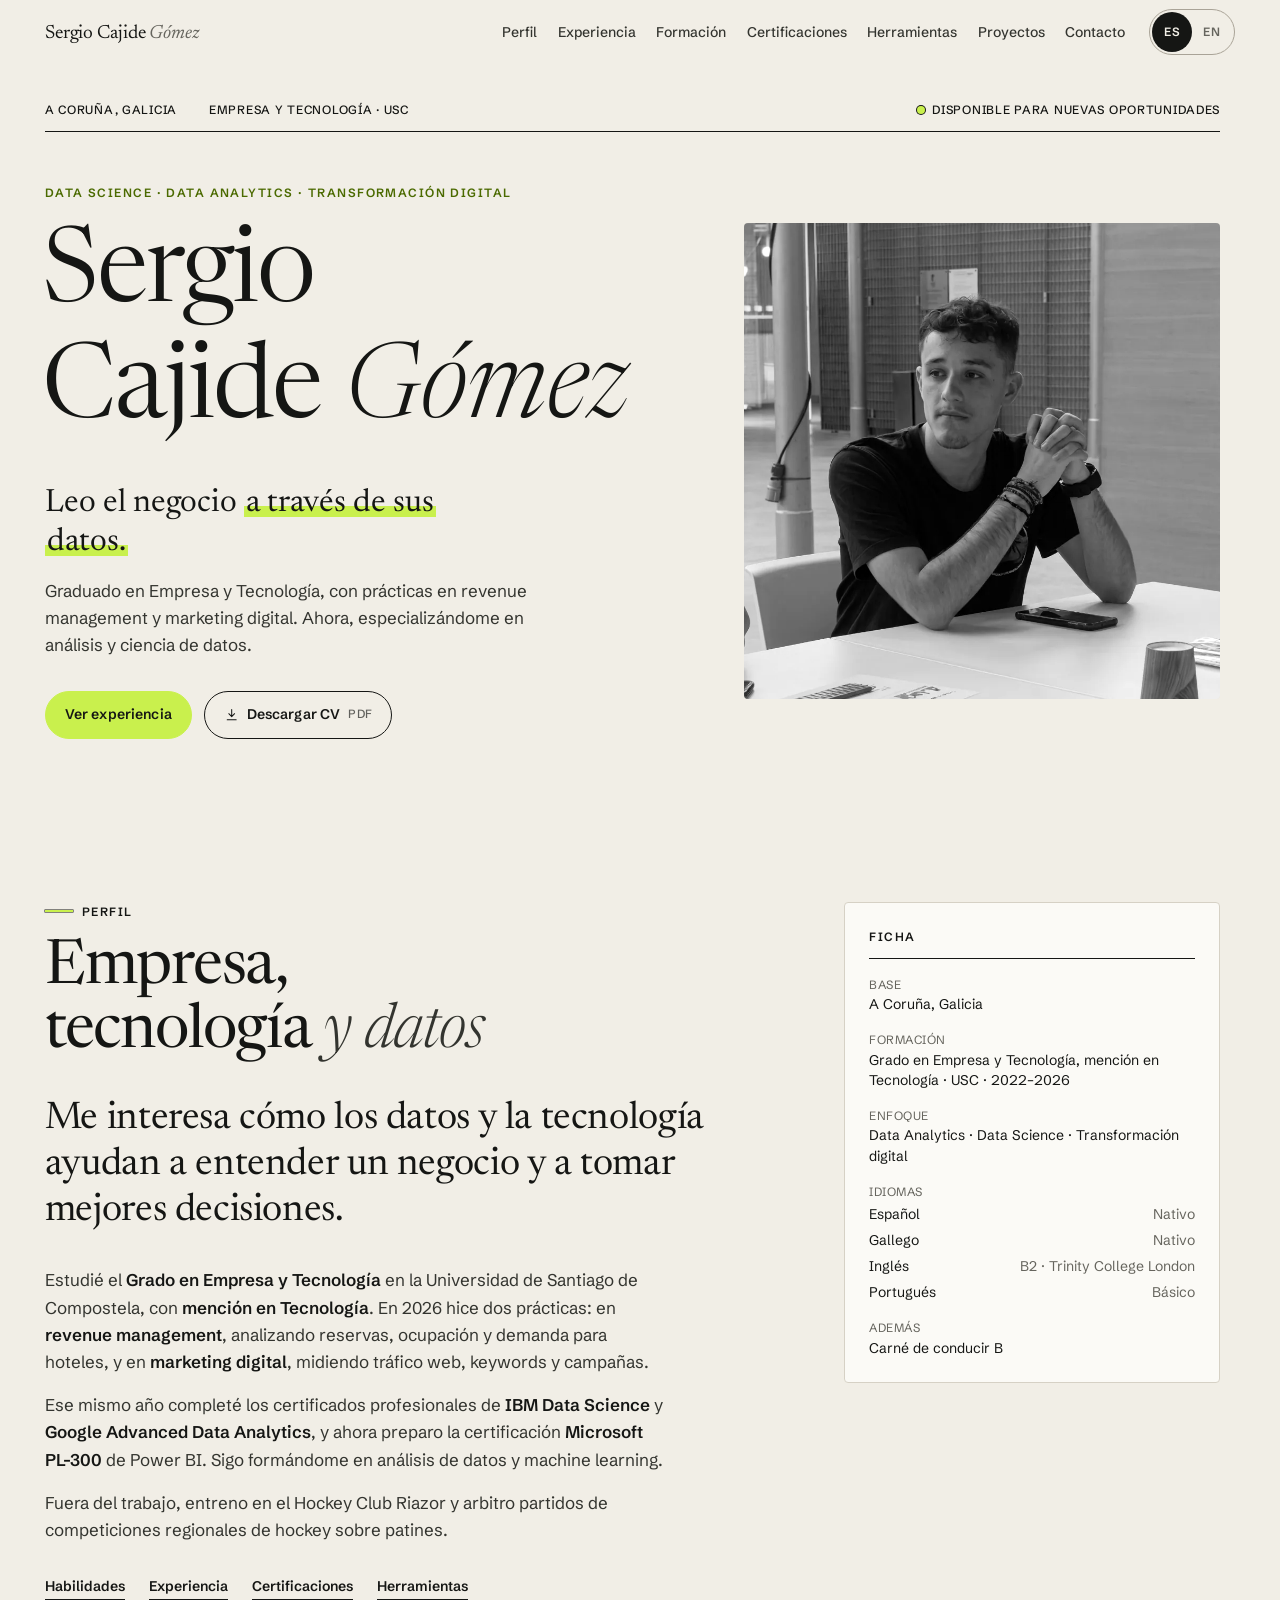
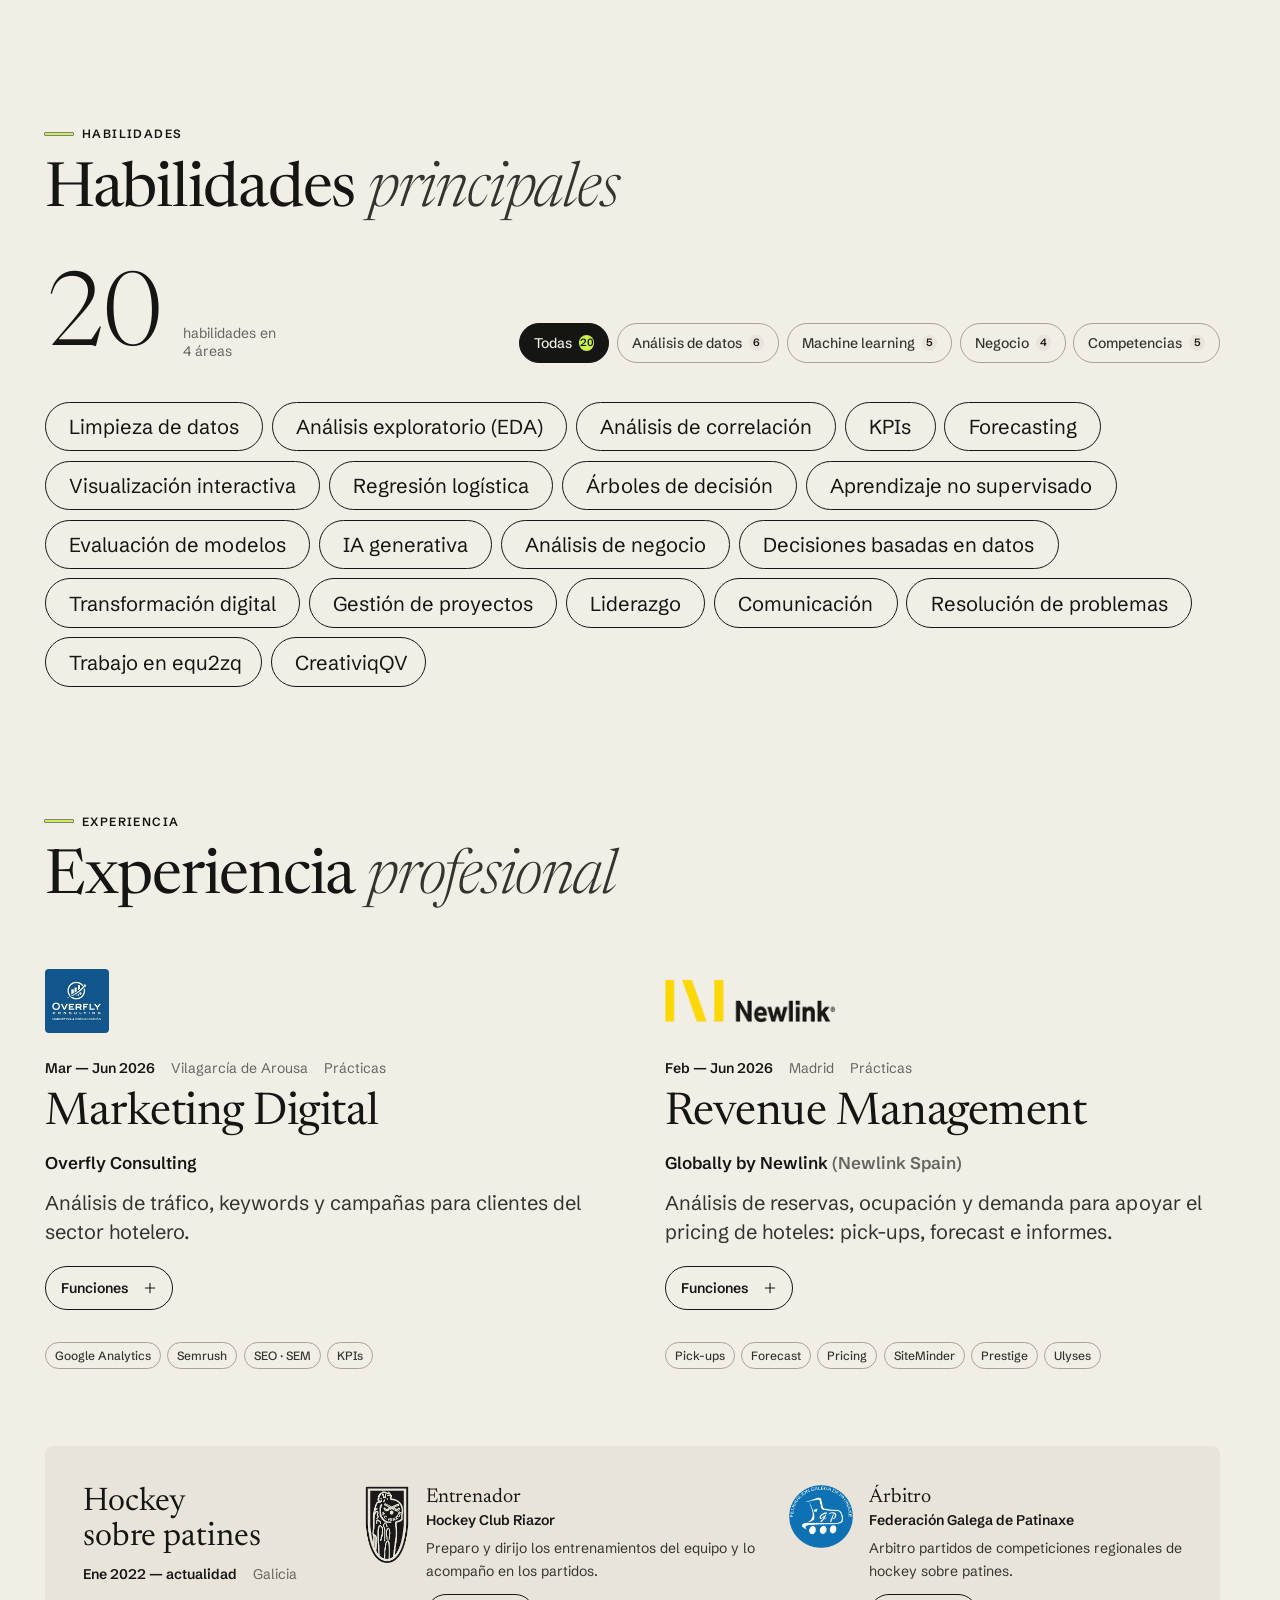
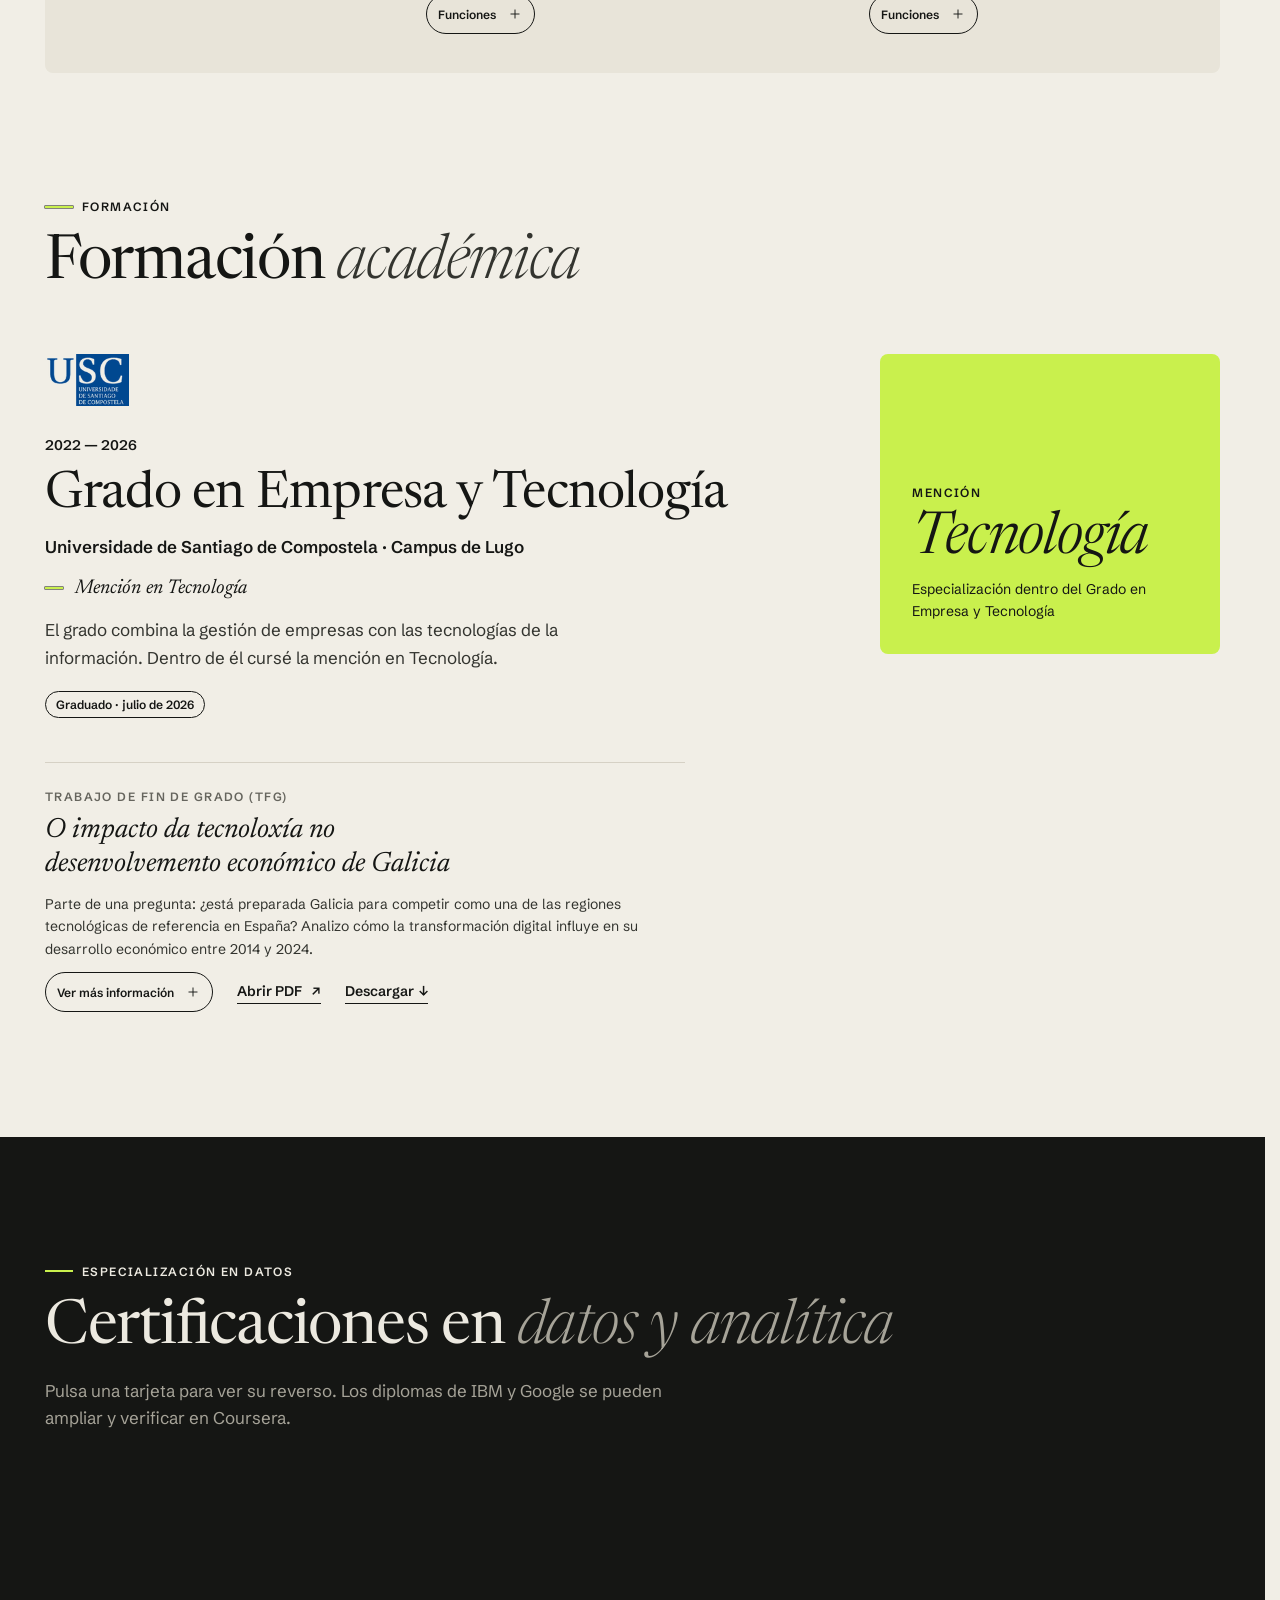
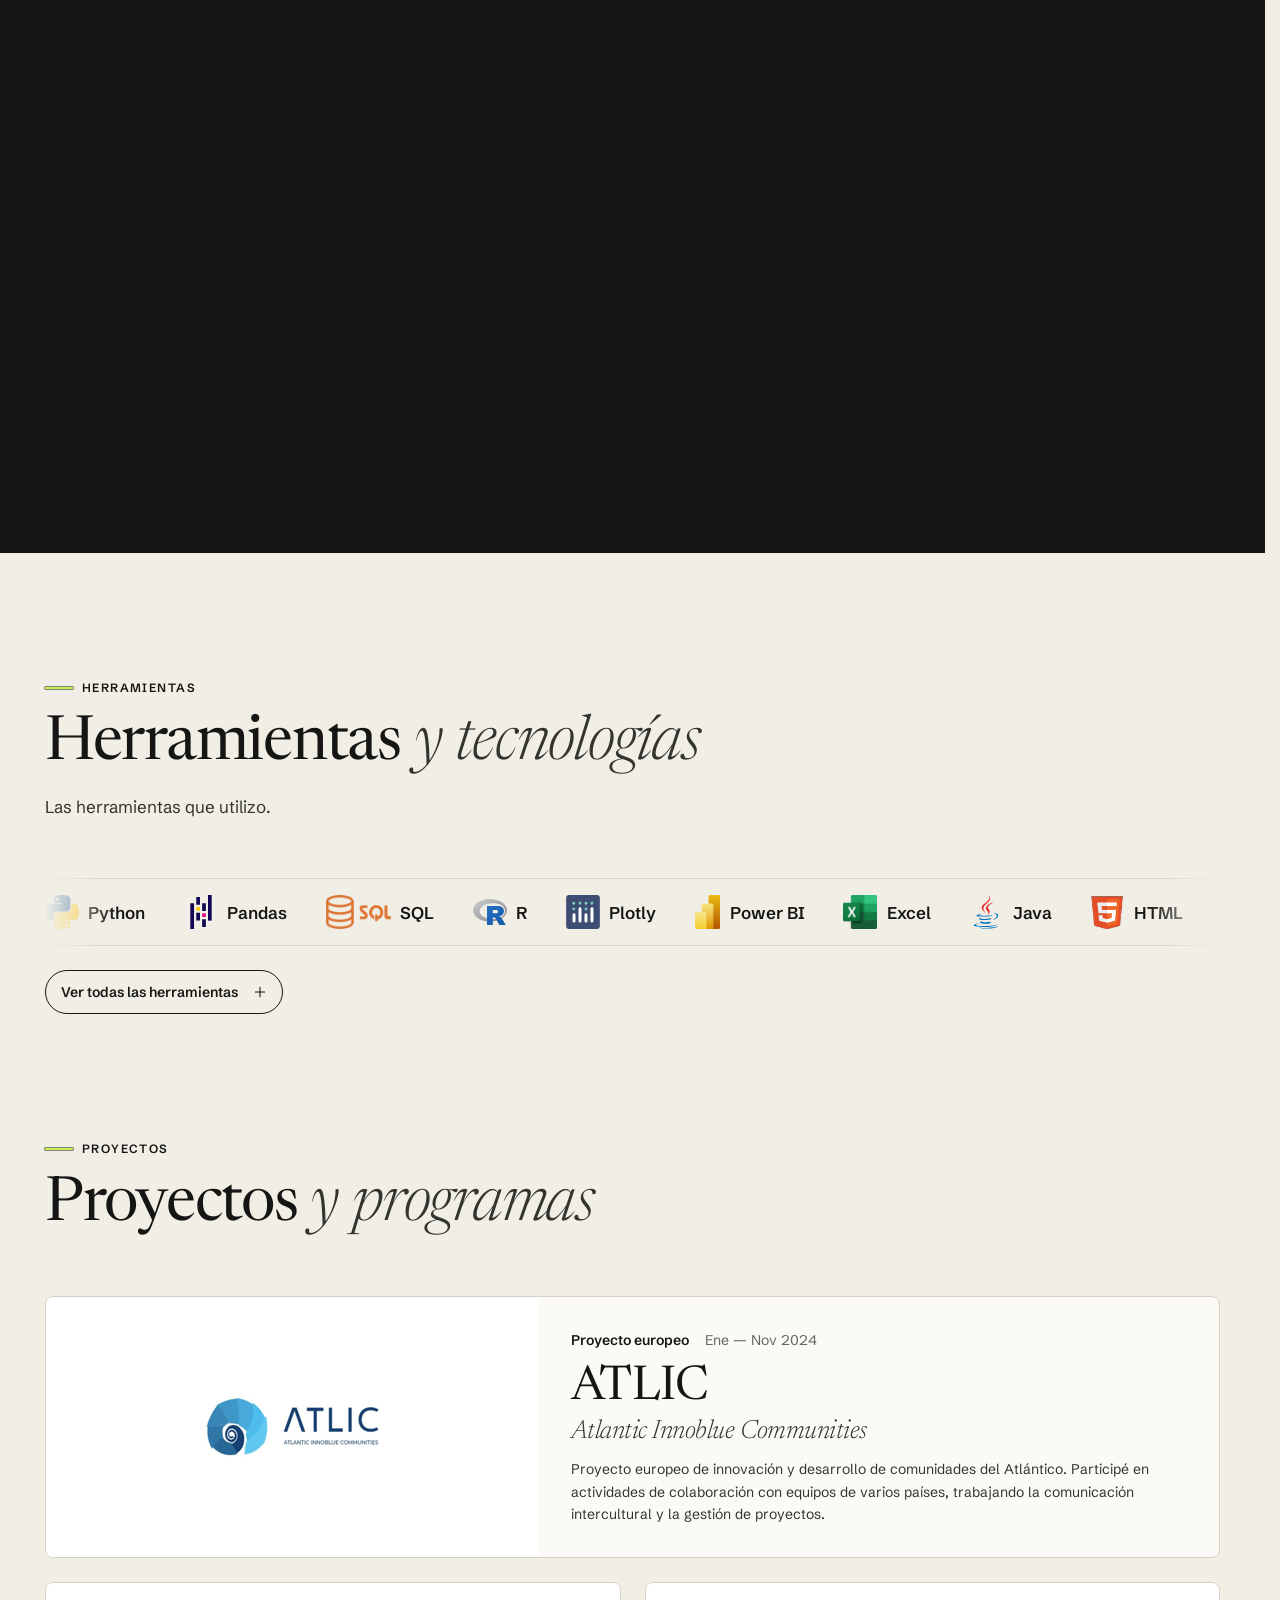
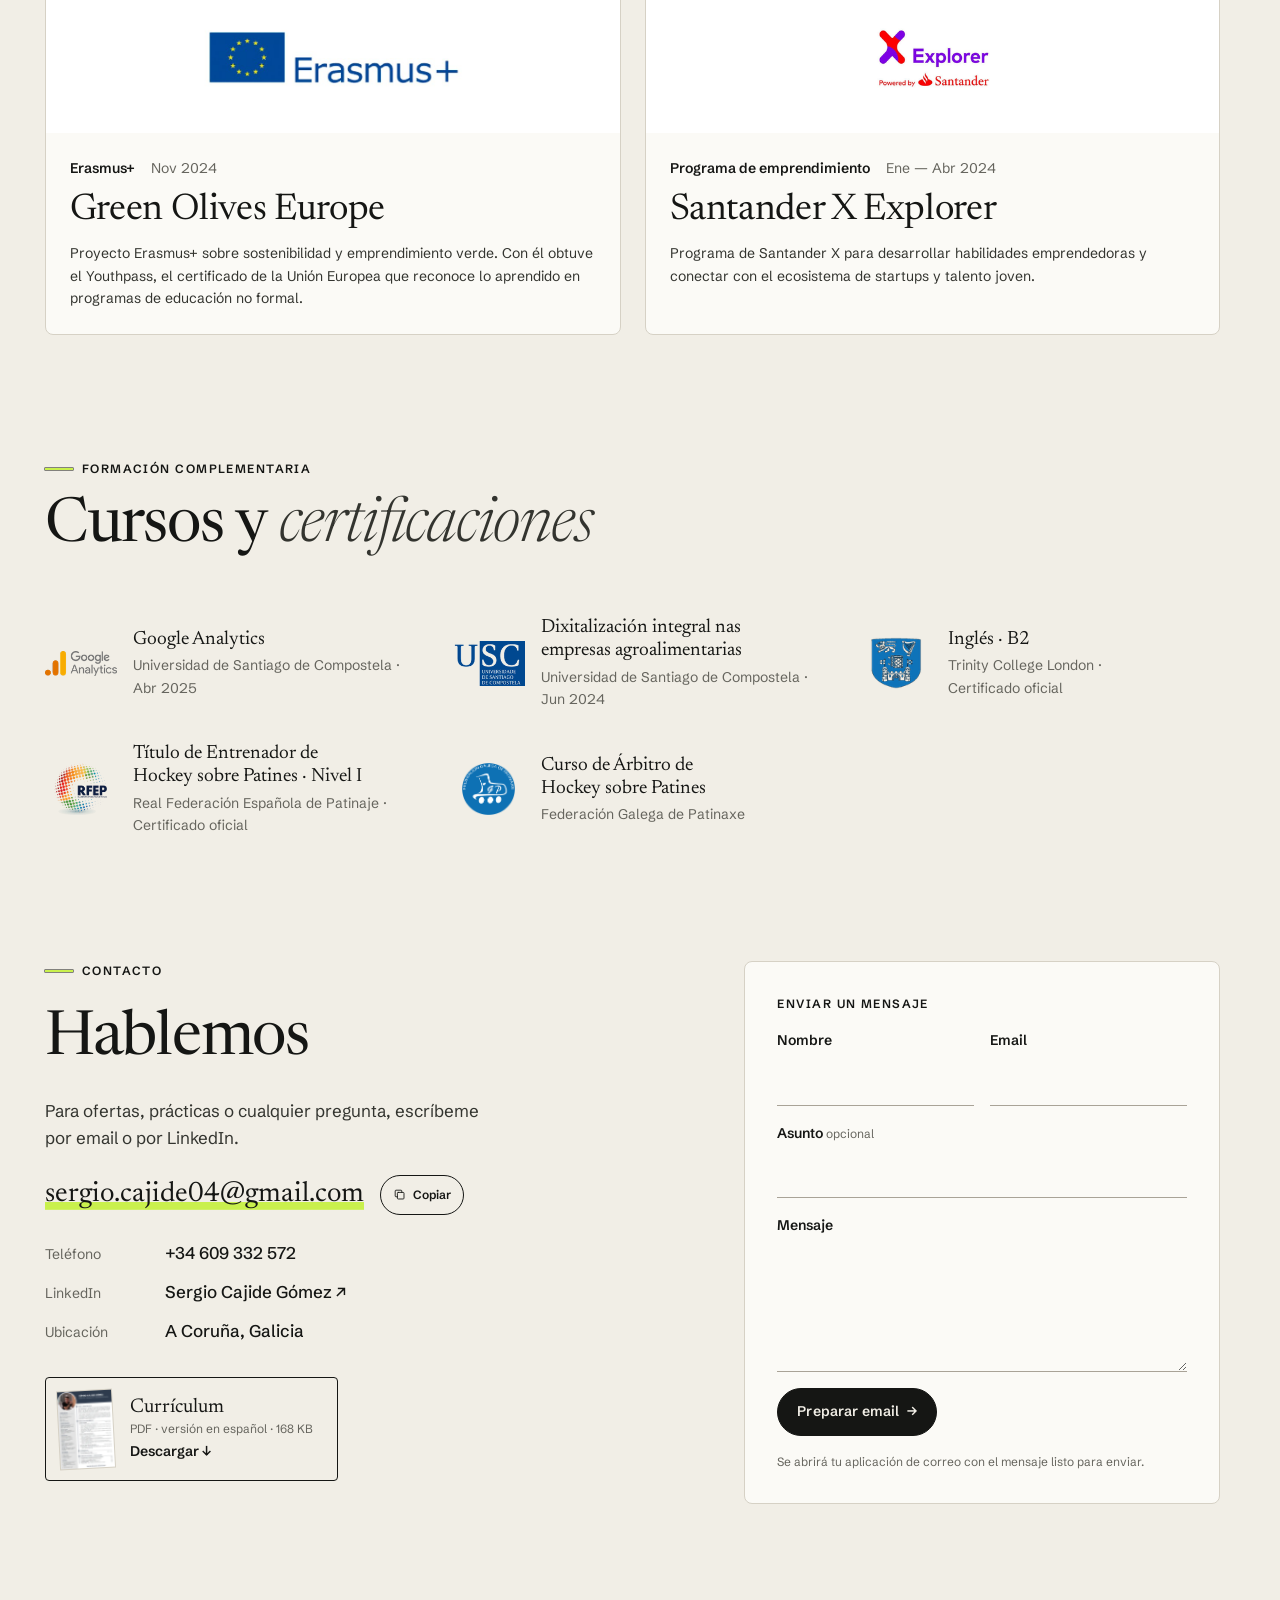
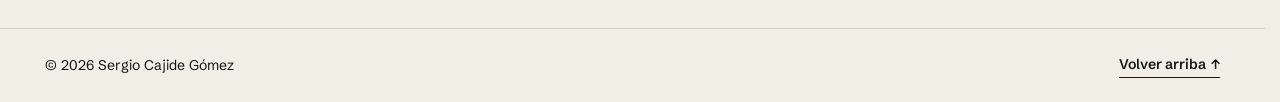
==== commit 4992314a: "Add files via upload" ====
--- a/index.html
+++ b/index.html
@@ -2,478 +2,758 @@
 <html lang="es">
 <head>
   <meta charset="UTF-8">
-  <meta name="viewport" content="width=device-width, initial-scale=1.0">
-  <title>Sergio Cajide Gómez — Business · Technology · Digital Transformation</title>
-  <meta name="description" content="Portfolio de Sergio Cajide Gómez. Empresa y Tecnología, Marketing Digital, Revenue Management y Transformación Digital.">
-  <link rel="stylesheet" href="style.css">
+  <meta name="viewport" content="width=device-width, initial-scale=1">
+  <title>Sergio Cajide Gómez — Negocio, datos y tecnología</title>
+  <meta name="description" content="Portfolio de Sergio Cajide Gómez. Graduado en Empresa y Tecnología (USC, mención en Tecnología), con prácticas en revenue management y marketing digital, y certificaciones en ciencia y análisis de datos.">
+  <meta name="theme-color" content="#f1eee6">
+  <meta property="og:type" content="website">
+  <meta property="og:title" content="Sergio Cajide Gómez — Negocio, datos y tecnología">
+  <meta property="og:description" content="Empresa y Tecnología, revenue management, marketing digital y análisis de datos.">
+  <meta property="og:url" content="https://sergiocajide04-lang.github.io/Portfolio-Sergio-Cajide_Gomez/">
+  <meta property="og:image" content="https://sergiocajide04-lang.github.io/Portfolio-Sergio-Cajide_Gomez/assets/img/foto-sergio.jpg">
+  <link rel="icon" href="data:image/svg+xml,%3Csvg xmlns='http://www.w3.org/2000/svg' viewBox='0 0 64 64'%3E%3Crect width='64' height='64' rx='10' fill='%23151614'/%3E%3Ctext x='50%25' y='54%25' text-anchor='middle' dominant-baseline='middle' font-family='Georgia,serif' font-size='40' font-style='italic' fill='%23c9f04d'%3ES%3C/text%3E%3C/svg%3E">
+
   <link rel="preconnect" href="https://fonts.googleapis.com">
   <link rel="preconnect" href="https://fonts.gstatic.com" crossorigin>
-  <link href="https://fonts.googleapis.com/css2?family=Space+Grotesk:wght@400;500;600;700&family=Inter:wght@300;400;500;600&display=swap" rel="stylesheet">
-  <noscript><style>#intro{display:none!important}</style></noscript>
+  <link rel="stylesheet" href="https://fonts.googleapis.com/css2?family=Newsreader:ital,opsz,wght@0,6..72,300..600;1,6..72,300..600&family=Schibsted+Grotesk:wght@400..700&display=swap">
+  <link rel="stylesheet" href="style.css">
+  <script>document.documentElement.classList.add('js');</script>
 </head>
 <body>
-
-  <!-- ============ INTRO CINEMATIC ============ -->
-  <div id="intro" aria-hidden="true">
-    <svg viewBox="0 0 1200 700" preserveAspectRatio="xMidYMid slice">
-      <!-- converging blueprint lines -->
-      <path class="intro-line"    d="M-50 120 L600 350"/>
-      <path class="intro-line l2" d="M1250 120 L600 350"/>
-      <path class="intro-line"    d="M-50 580 L600 350"/>
-      <path class="intro-line l2" d="M1250 580 L600 350"/>
-      <path class="intro-line"    d="M600 -50 L600 350"/>
-      <path class="intro-line l2" d="M600 750 L600 350"/>
-      <!-- abstract business shapes -->
-      <rect class="intro-shape" x="170" y="150" width="150" height="95" rx="6"/>
-      <path class="intro-shape" d="M185 230 L215 200 L245 215 L300 165"/>
-      <rect class="intro-shape" x="880" y="430" width="150" height="95" rx="6"/>
-      <circle class="intro-shape" cx="955" cy="200" r="42"/>
-      <path class="intro-shape" d="M210 490 h120 M210 510 h80 M210 530 h100"/>
-      <circle class="intro-node" cx="600" cy="350" r="4"/>
-      <circle class="intro-node" cx="320" cy="245" r="3"/>
-      <circle class="intro-node" cx="880" cy="430" r="3"/>
-      <circle class="intro-node" cx="955" cy="200" r="3"/>
-    </svg>
-    <div class="intro-center">
-      <div class="intro-name">SERGIO CAJIDE</div>
-      <div class="intro-tag"><b>Business</b> • <b>Technology</b> • <b>Digital Transformation</b></div>
-    </div>
-    <button class="intro-skip" type="button">Saltar intro</button>
-  </div>
-
-  <!-- ============ NAVBAR ============ -->
-  <nav class="navbar">
-    <a href="index.html" class="nav-brand">
-      <img src="img/logo_prueba.png" alt="Sergio Cajide Gómez" class="brand-mark">
-      <span class="brand-text">Sergio Cajide <span class="brand-soft">Gómez</span></span>
-    </a>
-    <ul class="nav-links">
-      <li><a href="#sobre-mi">Sobre mí</a></li>
-      <li><a href="#experiencia">Experiencia</a></li>
-      <li><a href="#formacion">Formación</a></li>
-      <li><a href="herramientas.html">Herramientas</a></li>
-      <li><a href="#proyectos">Proyectos</a></li>
-      <li><a href="#contacto" class="nav-cta">Contacto</a></li>
-    </ul>
-    <button class="nav-toggle" id="navToggle" aria-label="Menú">&#9776;</button>
-  </nav>
-
-  <!-- ============ HERO ============ -->
-  <header class="hero" id="inicio">
-    <div class="hero-content">
-      <p class="eyebrow hero-eyebrow">Business · Technology · Digital Transformation</p>
-      <h1 class="hero-title">Sergio <span class="grad">Cajide Gómez</span></h1>
-      <div class="hero-roles-line">
-        <span>Empresa &amp; Tecnología</span><span class="sep"></span>
-        <span>Marketing Digital</span><span class="sep"></span>
-        <span>Revenue Management</span><span class="sep"></span>
-        <span>Transformación Digital</span>
-      </div>
-      <p class="hero-desc">Estudiante de Empresa y Tecnología con experiencia en marketing digital y revenue management. Conecto estrategia, datos y tecnología para impulsar la transformación digital de los negocios.</p>
-      <div class="hero-cta">
-        <a href="#experiencia" class="btn btn-primary">Ver experiencia</a>
-        <a href="herramientas.html" class="btn btn-outline">Herramientas</a>
-        <a href="#contacto" class="btn btn-outline">Contacto</a>
-        <a href="sergio_cv.pdf" class="btn btn-outline" download>↓ Descargar CV</a>
-      </div>
-    </div>
-    <div class="hero-visual">
-      <div class="hero-photo-wrap">
-        <img src="img/foto.png" alt="Sergio Cajide Gómez" class="hero-photo">
-      </div>
-      <div class="hero-card">
-        <div class="hero-tag">Actualmente</div>
-        <div class="hero-roles">
-          <div class="role-item">
-            <span class="role-dot dot-blue"></span>
-            <div>
-              <p class="role-company">Newlink Spain</p>
-              <p class="role-desc">Prácticas · Revenue Management</p>
-            </div>
-          </div>
-          <div class="role-item">
-            <span class="role-dot dot-amber"></span>
-            <div>
-              <p class="role-company">Overfly Consulting</p>
-              <p class="role-desc">Prácticas · Marketing Digital</p>
-            </div>
-          </div>
-          <div class="role-item">
-            <span class="role-dot dot-green"></span>
-            <div>
-              <p class="role-company">USC — Grado Empresa y Tecnología</p>
-              <p class="role-desc">4º Curso · Lugo</p>
-            </div>
-          </div>
+  <a class="skip-link" href="#main">Saltar al contenido</a>
+
+  <!-- ============ CABECERA ============ -->
+  <header class="site-header" id="siteHeader">
+    <div class="progress" aria-hidden="true"><span class="progress-bar" id="progressBar"></span></div>
+    <div class="header-inner">
+      <a class="brand" href="#top" aria-label="Sergio Cajide Gómez, volver al inicio">
+        <span class="brand-name">Sergio Cajide <em>Gómez</em></span>
+      </a>
+      <nav class="nav" aria-label="Secciones">
+        <ul class="nav-list" id="navList">
+          <li><a href="#sobre-mi">Perfil</a></li>
+          <li><a href="#experiencia">Experiencia</a></li>
+          <li><a href="#formacion">Formación</a></li>
+          <li><a href="#certificaciones">Certificaciones</a></li>
+          <li><a href="#herramientas">Herramientas</a></li>
+          <li><a href="#proyectos">Proyectos</a></li>
+          <li><a href="#contacto">Contacto</a></li>
+        </ul>
+      </nav>
+      <div class="header-tools">
+        <div class="lang-switch" role="group" aria-label="Idioma">
+          <button type="button" class="lang-btn" data-lang="es" aria-pressed="true" lang="es" data-i18n-skip>ES<span class="sr-only"> · Español</span></button>
+          <button type="button" class="lang-btn" data-lang="en" aria-pressed="false" lang="en" data-i18n-skip>EN<span class="sr-only"> · English</span></button>
         </div>
       </div>
     </div>
   </header>
 
-  <!-- ============ SOBRE MÍ ============ -->
-  <section class="block" id="sobre-mi">
-    <div class="container">
-      <div class="section-head reveal">
-        <p class="eyebrow">01 — Sobre mí</p>
-        <h2 class="section-title">Una ficha profesional</h2>
-      </div>
-
-      <div class="about-grid">
-        <div class="about-text reveal">
-          <p class="about-lead">Soy Sergio, estudiante de último curso de <strong>Empresa y Tecnología</strong> en la Universidad de Santiago de Compostela, con base en A Coruña y actualmente en Lugo.</p>
-          <p>Me interesa especialmente la intersección entre <strong>innovación, creatividad y estrategia empresarial</strong>, con un enfoque claro hacia el marketing y el desarrollo de negocio. A lo largo de mi formación, he participado en proyectos donde he potenciado habilidades como el pensamiento estratégico, el trabajo en equipo y el liderazgo, siempre buscando aportar soluciones con impacto real.</p>
-          <p>Actualmente compagino mis estudios con prácticas en <strong>marketing digital</strong> y <strong>revenue management</strong>, lo que me está permitiendo tener una visión práctica sobre cómo optimizar decisiones, entender al cliente y maximizar el rendimiento de los negocios en entornos competitivos.</p>
-          <p>Además, el deporte ha sido una parte clave de mi desarrollo personal. Como jugador y árbitro de hockey sobre patines, he aprendido la importancia de la <strong>disciplina, la toma de decisiones bajo presión</strong> y la <strong>colaboración</strong>, competencias que aplico de forma directa en el entorno profesional.</p>
-          <p>Mi objetivo es seguir creciendo en el ámbito de la empresa y el marketing, aportando una visión innovadora y tecnológica que contribuya al desarrollo de proyectos sólidos, creativos y orientados a resultados.</p>
-        </div>
-
-        <div class="about-sidebar">
-          <div class="bp-card reveal d1">
-            <span class="tick tl"></span><span class="tick tr"></span>
-            <h3 class="info-card-title">Contacto rápido</h3>
-            <ul class="info-list">
-              <li><span class="info-icon">✉</span> sergio.cajide04@gmail.com</li>
-              <li><span class="info-icon">☎</span> 609 332 572</li>
-              <li><span class="info-icon">📍</span> A Coruña, Galicia</li>
+  <!-- Barra inferior móvil (zona del pulgar) -->
+  <div class="dock" aria-label="Navegación rápida">
+    <button class="dock-btn dock-menu" type="button" id="menuOpen" aria-haspopup="dialog" aria-controls="menu" aria-expanded="false">
+      <span class="dock-icon" aria-hidden="true"><i></i><i></i></span>Índice
+    </button>
+    <a class="dock-btn dock-cv" data-cv href="assets/documents/CV_Sergio_Cajide_Gomez_ES.pdf" download="CV_Sergio_Cajide_Gomez_ES.pdf">Descargar CV</a>
+  </div>
+
+  <dialog class="menu" id="menu" aria-labelledby="menuTitle">
+    <div class="menu-sheet">
+      <div class="menu-head">
+        <p class="menu-title" id="menuTitle">Índice</p>
+        <button class="icon-btn" type="button" data-close-menu aria-label="Cerrar índice">
+          <svg viewBox="0 0 24 24" aria-hidden="true"><path d="M6 6l12 12M18 6L6 18"/></svg>
+        </button>
+      </div>
+      <ul class="menu-list" id="menuList"></ul>
+    </div>
+  </dialog>
+
+  <main id="main">
+
+    <!-- ============ PORTADA ============ -->
+    <section class="hero" id="top" aria-labelledby="heroName">
+      <div class="wrap hero-grid">
+        <div class="hero-meta">
+          <p>A Coruña, Galicia</p>
+          <p class="hide-sm">Empresa y Tecnología · USC</p>
+          <p class="status"><span class="status-dot" aria-hidden="true"></span>Disponible para nuevas oportunidades</p>
+        </div>
+
+        <div class="hero-copy">
+          <p class="hero-kicker">Data Science · Data Analytics · Transformación digital</p>
+          <h1 class="hero-name" id="heroName">
+            <span class="hero-name-line">Sergio</span>
+            <span class="hero-name-line">Cajide <em class="nowrap">Gómez</em></span>
+          </h1>
+          <p class="hero-headline" data-i18n="hero.headline">Leo el negocio <span class="marker">a través de sus datos.</span></p>
+          <p class="hero-lede">Graduado en Empresa y Tecnología, con prácticas en revenue management y marketing digital. Ahora, especializándome en análisis y ciencia de datos.</p>
+          <div class="hero-actions">
+            <a class="btn btn--accent" href="#experiencia">Ver experiencia</a>
+            <a class="btn btn--line" data-cv href="assets/documents/CV_Sergio_Cajide_Gomez_ES.pdf" download="CV_Sergio_Cajide_Gomez_ES.pdf">
+              <svg class="i" viewBox="0 0 24 24" aria-hidden="true"><path d="M12 4v11m0 0l-4.5-4.5M12 15l4.5-4.5M5 20h14"/></svg>
+              Descargar CV <span class="btn-note">PDF</span>
+            </a>
+          </div>
+        </div>
+
+        <div class="hero-photo">
+          <picture>
+            <source srcset="assets/img/foto-sergio.webp" type="image/webp">
+            <img src="assets/img/foto-sergio.jpg" width="900" height="900" alt="Retrato de Sergio Cajide Gómez, sentado con las manos entrelazadas" fetchpriority="high">
+          </picture>
+        </div>
+      </div>
+    </section>
+
+    <!-- ============ PERFIL ============ -->
+    <section class="chapter" id="sobre-mi" aria-labelledby="t-perfil">
+      <div class="wrap">
+        <div class="profile">
+          <div class="profile-text">
+            <header class="chapter-head reveal">
+              <p class="kicker">Perfil</p>
+              <h2 class="chapter-title" id="t-perfil" data-i18n="title.perfil">Empresa, tecnología <em>y datos</em></h2>
+            </header>
+            <p class="profile-lead reveal">Me interesa cómo los datos y la tecnología ayudan a entender un negocio y a tomar mejores decisiones.</p>
+            <div class="profile-body reveal">
+              <p data-i18n="profile.p1">Estudié el <strong>Grado en Empresa y Tecnología</strong> en la Universidad de Santiago de Compostela, con <strong>mención en Tecnología</strong>. En 2026 hice dos prácticas: en <strong>revenue management</strong>, analizando reservas, ocupación y demanda para hoteles, y en <strong>marketing digital</strong>, midiendo tráfico web, keywords y campañas.</p>
+              <p data-i18n="profile.p2">Ese mismo año completé los certificados profesionales de <strong>IBM Data Science</strong> y <strong>Google Advanced Data Analytics</strong>, y ahora preparo la certificación <strong>Microsoft PL-300</strong> de Power BI. Sigo formándome en análisis de datos y machine learning.</p>
+              <p data-i18n="profile.p3">Fuera del trabajo, entreno en el Hockey Club Riazor y arbitro partidos de competiciones regionales de hockey sobre patines.</p>
+            </div>
+            <p class="profile-links reveal">
+              <a class="link" href="#habilidades">Habilidades</a>
+              <a class="link" href="#experiencia">Experiencia</a>
+              <a class="link" href="#certificaciones">Certificaciones</a>
+              <a class="link" href="#herramientas">Herramientas</a>
+            </p>
+          </div>
+
+          <aside class="factsheet reveal" aria-label="Ficha">
+            <p class="factsheet-title">Ficha</p>
+            <dl>
+              <div><dt>Base</dt><dd>A Coruña, Galicia</dd></div>
+              <div><dt>Formación</dt><dd>Grado en Empresa y Tecnología, mención en Tecnología · USC · <span class="tabular">2022–2026</span></dd></div>
+              <div><dt>Enfoque</dt><dd>Data Analytics · Data Science · Transformación digital</dd></div>
+              <div>
+                <dt>Idiomas</dt>
+                <dd>
+                  <ul class="langs">
+                    <li><span>Español</span><span>Nativo</span></li>
+                    <li><span>Gallego</span><span>Nativo</span></li>
+                    <li><span>Inglés</span><span>B2 · Trinity College London</span></li>
+                    <li><span>Portugués</span><span>Básico</span></li>
+                  </ul>
+                </dd>
+              </div>
+              <div><dt>Además</dt><dd>Carné de conducir B</dd></div>
+            </dl>
+          </aside>
+        </div>
+      </div>
+    </section>
+
+    <!-- ============ HABILIDADES ============ -->
+    <section class="chapter" id="habilidades" aria-labelledby="t-skills">
+      <div class="wrap">
+        <header class="chapter-head reveal">
+          <p class="kicker">Habilidades</p>
+          <h2 class="chapter-title" id="t-skills" data-i18n="title.skills">Habilidades <em>principales</em></h2>
+        </header>
+
+        <div class="skills-panel reveal" id="skillsPanel">
+          <div class="skills-top">
+            <p class="skills-stat"><span class="skills-count" data-i18n-skip>20</span><span class="skills-stat-label">habilidades en 4 áreas</span></p>
+          </div>
+        <div class="skillset-grid">
+          <div class="skillset-group">
+            <p class="skillset-head">Análisis de datos</p>
+            <ul class="chips" role="list"><li>Limpieza de datos</li><li>Análisis exploratorio (EDA)</li><li>Análisis de correlación</li><li>KPIs</li><li>Forecasting</li><li>Visualización interactiva</li></ul>
+          </div>
+          <div class="skillset-group">
+            <p class="skillset-head">Machine learning</p>
+            <ul class="chips" role="list"><li>Regresión logística</li><li>Árboles de decisión</li><li>Aprendizaje no supervisado</li><li>Evaluación de modelos</li><li>IA generativa</li></ul>
+          </div>
+          <div class="skillset-group">
+            <p class="skillset-head">Negocio</p>
+            <ul class="chips" role="list"><li>Análisis de negocio</li><li>Decisiones basadas en datos</li><li>Transformación digital</li><li>Gestión de proyectos</li></ul>
+          </div>
+          <div class="skillset-group">
+            <p class="skillset-head">Competencias</p>
+            <ul class="chips" role="list"><li>Liderazgo</li><li>Comunicación</li><li>Resolución de problemas</li><li>Trabajo en equipo</li><li>Creatividad</li></ul>
+          </div>
+        </div>
+        </div>
+      </div>
+    </section>
+
+    <!-- ============ EXPERIENCIA ============ -->
+    <section class="chapter" id="experiencia" aria-labelledby="t-exp">
+      <div class="wrap">
+        <header class="chapter-head reveal">
+          <p class="kicker">Experiencia</p>
+          <h2 class="chapter-title" id="t-exp" data-i18n="title.exp">Experiencia <em>profesional</em></h2>
+        </header>
+
+        <div class="jobs">
+          <article class="job reveal" id="exp-overfly" aria-labelledby="job-overfly">
+            <div class="job-logo">
+              <img class="logo-badge" src="img/logo_overfly.png" width="120" height="120" alt="Logotipo de Overfly Consulting" loading="lazy">
+            </div>
+            <div class="job-main">
+              <p class="job-meta"><span class="tabular">Mar — Jun 2026</span><span>Vilagarcía de Arousa</span><span>Prácticas</span></p>
+              <h3 class="job-role" id="job-overfly">Marketing Digital</h3>
+              <p class="job-company">Overfly Consulting</p>
+              <p class="job-lede">Análisis de tráfico, keywords y campañas para clientes del sector hotelero.</p>
+              <button class="disclosure" type="button" aria-expanded="false" aria-controls="det-overfly">
+                <span class="disclosure-label" data-i18n-skip>Funciones</span>
+                <svg class="i" viewBox="0 0 24 24" aria-hidden="true"><path d="M12 5v14M5 12h14"/></svg>
+              </button>
+              <div class="job-detail" id="det-overfly">
+                <div class="job-detail-inner">
+                  <ul class="ticks">
+                    <li>Análisis de métricas de tráfico y rendimiento web con Google Analytics y Semrush para medir el impacto de contenidos y campañas.</li>
+                    <li>Análisis de keywords y benchmarking de la competencia en el sector hotelero para detectar oportunidades de crecimiento.</li>
+                    <li>Seguimiento de KPIs de campañas SEO y SEM y propuesta de mejoras basadas en datos para captar tráfico cualificado.</li>
+                    <li>Colaboración en desarrollo web para mejorar la estructura, la usabilidad y el rendimiento de los sitios.</li>
+                  </ul>
+                </div>
+              </div>
+              <ul class="tags" aria-label="Herramientas y áreas">
+                <li>Google Analytics</li><li>Semrush</li><li>SEO · SEM</li><li>KPIs</li>
+              </ul>
+            </div>
+          </article>
+
+          <article class="job reveal" id="exp-newlink" aria-labelledby="job-newlink">
+            <div class="job-logo">
+              <img class="logo-wordmark" src="img/logo_newlink_transparente.png" width="187" height="48" alt="Logotipo de Newlink" loading="lazy">
+            </div>
+            <div class="job-main">
+              <p class="job-meta"><span class="tabular">Feb — Jun 2026</span><span>Madrid</span><span>Prácticas</span></p>
+              <h3 class="job-role" id="job-newlink">Revenue Management</h3>
+              <p class="job-company">Globally by Newlink <span class="muted">(Newlink Spain)</span></p>
+              <p class="job-lede">Análisis de reservas, ocupación y demanda para apoyar el pricing de hoteles: pick-ups, forecast e informes.</p>
+              <button class="disclosure" type="button" aria-expanded="false" aria-controls="det-newlink">
+                <span class="disclosure-label" data-i18n-skip>Funciones</span>
+                <svg class="i" viewBox="0 0 24 24" aria-hidden="true"><path d="M12 5v14M5 12h14"/></svg>
+              </button>
+              <div class="job-detail" id="det-newlink">
+                <div class="job-detail-inner">
+                  <ul class="ticks">
+                    <li>Análisis de datos de reservas, ocupación y demanda para apoyar las estrategias de pricing y optimizar ingresos.</li>
+                    <li>Elaboración y seguimiento de pick-ups y forecast de demanda.</li>
+                    <li>Benchmarking de la competencia y revisión de KPIs para detectar oportunidades de mejora en pricing y forecasting.</li>
+                    <li>Elaboración de informes para la toma de decisiones estratégicas basadas en datos.</li>
+                    <li>Gestión de datos de disponibilidad, tarifas e inventario en PMS y channel managers (SiteMinder, Prestige, Ulyses).</li>
+                  </ul>
+                </div>
+              </div>
+              <ul class="tags" aria-label="Herramientas y áreas">
+                <li>Pick-ups</li><li>Forecast</li><li>Pricing</li><li>SiteMinder</li><li>Prestige</li><li>Ulyses</li>
+              </ul>
+            </div>
+          </article>
+        </div>
+
+        <!-- Deporte -->
+        <div class="sport reveal" id="exp-hockey">
+          <div class="sport-head">
+            <h3 class="sport-title">Hockey sobre patines</h3>
+            <p class="job-meta"><span class="tabular">Ene 2022 — actualidad</span><span>Galicia</span></p>
+          </div>
+          <div class="sport-roles">
+            <article class="sport-role" aria-labelledby="role-coach">
+              <img class="sport-logo" src="img/logo_riazor.png" width="171" height="294" alt="Escudo del Hockey Club Riazor" loading="lazy">
+              <div>
+                <h4 class="sport-role-title" id="role-coach">Entrenador</h4>
+                <p class="sport-org">Hockey Club Riazor</p>
+                <p>Preparo y dirijo los entrenamientos del equipo y lo acompaño en los partidos.</p>
+                <button class="disclosure disclosure--sm" type="button" aria-expanded="false" aria-controls="det-coach">
+                  <span class="disclosure-label" data-i18n-skip>Funciones</span>
+                  <svg class="i" viewBox="0 0 24 24" aria-hidden="true"><path d="M12 5v14M5 12h14"/></svg>
+                </button>
+                <div class="job-detail" id="det-coach">
+                  <div class="job-detail-inner">
+                    <ul class="ticks">
+                      <li>Planificación y desarrollo de las sesiones de entrenamiento.</li>
+                      <li>Trabajo de los aspectos técnicos y tácticos del hockey sobre patines.</li>
+                      <li>Dirección del equipo en los partidos y seguimiento de la evolución de cada jugador y del grupo.</li>
+                    </ul>
+                  </div>
+                </div>
+              </div>
+            </article>
+            <article class="sport-role" aria-labelledby="role-ref">
+              <img class="sport-logo sport-logo--round" src="img/logo_fgp_blanco.png" width="221" height="220" alt="Emblema de la Federación Galega de Patinaxe" loading="lazy">
+              <div>
+                <h4 class="sport-role-title" id="role-ref">Árbitro</h4>
+                <p class="sport-org">Federación Galega de Patinaxe</p>
+                <p>Arbitro partidos de competiciones regionales de hockey sobre patines.</p>
+                <button class="disclosure disclosure--sm" type="button" aria-expanded="false" aria-controls="det-ref">
+                  <span class="disclosure-label" data-i18n-skip>Funciones</span>
+                  <svg class="i" viewBox="0 0 24 24" aria-hidden="true"><path d="M12 5v14M5 12h14"/></svg>
+                </button>
+                <div class="job-detail" id="det-ref">
+                  <div class="job-detail-inner">
+                    <ul class="ticks">
+                      <li>Arbitraje de los partidos y aplicación del reglamento con imparcialidad.</li>
+                      <li>Seguimiento del desarrollo del encuentro y toma de decisiones en pista, bajo presión.</li>
+                      <li>Comunicación con los participantes y gestión de conflictos para el correcto desarrollo de la competición.</li>
+                    </ul>
+                  </div>
+                </div>
+              </div>
+            </article>
+          </div>
+        </div>
+      </div>
+    </section>
+
+    <!-- ============ FORMACIÓN ============ -->
+    <section class="chapter" id="formacion" aria-labelledby="t-form">
+      <div class="wrap">
+        <header class="chapter-head reveal">
+          <p class="kicker">Formación</p>
+          <h2 class="chapter-title" id="t-form" data-i18n="title.form">Formación <em>académica</em></h2>
+        </header>
+
+        <article class="degree reveal" aria-labelledby="degreeTitle">
+          <div class="degree-main">
+            <img class="degree-logo" src="img/logo_usc.png" width="130" height="80" alt="Logotipo de la Universidad de Santiago de Compostela" loading="lazy">
+            <p class="degree-years tabular">2022 — 2026</p>
+            <h3 class="degree-title" id="degreeTitle">Grado en Empresa y Tecnología</h3>
+            <p class="degree-place">Universidade de Santiago de Compostela · Campus de Lugo</p>
+            <p class="degree-minor">Mención en Tecnología</p>
+            <p class="degree-text">El grado combina la gestión de empresas con las tecnologías de la información. Dentro de él cursé la mención en Tecnología.</p>
+            <p class="pill">Graduado · julio de 2026</p>
+
+            <!-- Trabajo de Fin de Grado -->
+            <div class="tfg">
+              <p class="tfg-label">Trabajo de Fin de Grado (TFG)</p>
+              <h4 class="tfg-title" lang="gl">O impacto da tecnoloxía no desenvolvemento económico de Galicia</h4>
+              <p class="tfg-text">Parte de una pregunta: ¿está preparada Galicia para competir como una de las regiones tecnológicas de referencia en España? Analizo cómo la transformación digital influye en su desarrollo económico entre 2014 y 2024.</p>
+              <div class="tfg-actions">
+                <button class="disclosure disclosure--sm" type="button" aria-expanded="false" aria-controls="det-tfg">
+                  <span class="disclosure-label" data-i18n-skip data-open-label="Ver menos">Ver más información</span>
+                  <svg class="i" viewBox="0 0 24 24" aria-hidden="true"><path d="M12 5v14M5 12h14"/></svg>
+                </button>
+                <a class="link" href="assets/documents/TFG_Sergio_Cajide_Gomez.pdf" target="_blank" rel="noopener">Abrir PDF<span class="sr-only"> (se abre en una pestaña nueva)</span> <span aria-hidden="true">↗</span></a>
+                <a class="link" href="assets/documents/TFG_Sergio_Cajide_Gomez.pdf" download="TFG_Sergio_Cajide_Gomez.pdf">Descargar <span aria-hidden="true">↓</span></a>
+              </div>
+              <div class="job-detail" id="det-tfg">
+                <div class="job-detail-inner">
+                  <dl class="tfg-details">
+                    <div><dt>Objetivo</dt><dd>Analizar la evolución de la digitalización y de los principales indicadores tecnológicos de Galicia entre 2014 y 2024, su relación con el desarrollo económico regional y su posición frente al resto de comunidades autónomas.</dd></div>
+                    <div><dt>Método</dt><dd>Enfoque descriptivo-comparativo con fuentes oficiales (INE, ONTSI, IGE y AMTEGA-OSIMGA). Incluye una explotación propia de los microdatos de la Encuesta sobre Innovación en las Empresas del INE para construir la serie 2014–2024 de intensidad innovadora de las 17 comunidades.</dd></div>
+                    <div><dt>Qué estudia</dt><dd>El hipersector TIC gallego, la adopción tecnológica de las empresas, los sectores estratégicos (automoción, textil, naval y agroalimentario-pesquero) y la comparación con Madrid, Cataluña, País Vasco, Andalucía y la Comunidad Valenciana.</dd></div>
+                    <div><dt>Conclusiones</dt><dd>Galicia avanza hacia una economía cada vez más digital, pero de forma desigual. Tiene tres retos estructurales: retener el talento, aumentar la inversión privada en innovación y reducir el desequilibrio territorial interno.</dd></div>
+                    <div><dt>Presentado en</dt><dd>Facultade de Administración e Dirección de Empresas · Universidade de Santiago de Compostela</dd></div>
+                  </dl>
+                </div>
+              </div>
+            </div>
+          </div>
+          <div class="degree-mention">
+            <p class="degree-mention-label">Mención</p>
+            <p class="degree-mention-name">Tecnología</p>
+            <p class="degree-mention-note">Especialización dentro del Grado en Empresa y Tecnología</p>
+          </div>
+        </article>
+      </div>
+    </section>
+
+    <!-- ============ CERTIFICACIONES EN DATOS ============ -->
+    <section class="chapter chapter--dark" id="certificaciones" aria-labelledby="t-cert">
+      <div class="wrap">
+        <header class="chapter-head reveal">
+          <p class="kicker">Especialización en datos</p>
+          <h2 class="chapter-title" id="t-cert" data-i18n="title.cert">Certificaciones en <em>datos y analítica</em></h2>
+          <p class="chapter-lead">Pulsa una tarjeta para ver su reverso. Los diplomas de IBM y Google se pueden ampliar y verificar en Coursera.</p>
+        </header>
+
+        <ul class="certs">
+          <li class="cert cert--diploma reveal" data-flip
+              data-diploma-title="IBM Data Science Professional Certificate"
+              data-diploma-src="assets/img/certificados/ibm-data-science.webp"
+              data-diploma-alt="Diploma del Certificado Profesional IBM Data Science otorgado a Sergio Cajide Gómez el 29 de septiembre de 2026 a través de Coursera, con la lista de los 12 cursos completados."
+              data-diploma-pdf="assets/documents/certificados/IBM_Data_Science_Professional_Certificate.pdf"
+              data-diploma-verify="https://coursera.org/verify/professional-cert/7M49G5LONFND">
+            <div class="cert-inner">
+              <div class="cert-face cert-front">
+                <button class="cert-thumb" type="button" data-open-viewer aria-label="Ampliar el diploma IBM Data Science Professional Certificate">
+                  <img src="assets/img/certificados/ibm-data-science-thumb.webp" width="792" height="612" alt="" loading="lazy">
+                  <span class="cert-thumb-hint" aria-hidden="true"><svg class="i" viewBox="0 0 24 24"><path d="M14 4h6v6M10 20H4v-6M20 4l-7 7M4 20l7-7"/></svg>Ampliar</span>
+                </button>
+                <div class="cert-info">
+                  <p class="cert-status cert-status--done">Completado</p>
+                  <img class="cert-issuer-logo" src="img/certs/ibm-logo.png" width="424" height="170" alt="IBM">
+                  <h3 class="cert-title">IBM Data Science Professional Certificate</h3>
+                  <p class="cert-meta"><span>12 cursos · Coursera</span><time datetime="2026-09-29">29 sep 2026</time></p>
+                </div>
+                <button class="cert-flip" type="button" aria-expanded="false">Ver cursos <span aria-hidden="true">↻</span></button>
+              </div>
+              <div class="cert-face cert-back" tabindex="-1" aria-label="Detalles: IBM Data Science Professional Certificate">
+                <p class="cert-back-kicker">IBM Data Science</p>
+                <p class="cert-back-text">Ciencia de datos y machine learning: metodología, Python y SQL, análisis y visualización de datos, modelos de machine learning y un proyecto final.</p>
+                <p class="cert-back-label">Cursos del diploma</p>
+                <ul class="cert-courses">
+                  <li>What is Data Science?</li><li>Tools for Data Science</li><li>Data Science Methodology</li><li>Python for Data Science, AI &amp; Development</li><li>Python Project for Data Science</li><li>Databases and SQL for Data Science with Python</li><li>Data Analysis with Python</li><li>Data Visualization with Python</li><li>Machine Learning with Python</li><li>Applied Data Science Capstone</li><li>Generative AI: Elevate Your Data Science Career</li><li>Data Scientist Career Guide and Interview Preparation</li>
+                </ul>
+                <div class="cert-actions">
+                  <button class="btn btn--accent btn--sm" type="button" data-open-viewer>Ver diploma</button>
+                  <a class="link link--light" href="https://coursera.org/verify/professional-cert/7M49G5LONFND" target="_blank" rel="noopener">Verificar en Coursera<span class="sr-only"> (se abre en una pestaña nueva)</span></a>
+                  <button class="cert-unflip" type="button"><span aria-hidden="true">←</span> Volver</button>
+                </div>
+              </div>
+            </div>
+          </li>
+
+          <li class="cert cert--diploma reveal" data-flip
+              data-diploma-title="Google Advanced Data Analytics Professional Certificate"
+              data-diploma-src="assets/img/certificados/google-advanced-data-analytics.webp"
+              data-diploma-alt="Diploma del Certificado Profesional Google Advanced Data Analytics otorgado a Sergio Cajide Gómez el 9 de octubre de 2026 a través de Coursera, con la lista de los 7 cursos completados."
+              data-diploma-pdf="assets/documents/certificados/Google_Advanced_Data_Analytics_Professional_Certificate.pdf"
+              data-diploma-verify="https://coursera.org/verify/professional-cert/T1CQBRA9M9ZZ">
+            <div class="cert-inner">
+              <div class="cert-face cert-front">
+                <button class="cert-thumb" type="button" data-open-viewer aria-label="Ampliar el diploma Google Advanced Data Analytics Professional Certificate">
+                  <img src="assets/img/certificados/google-advanced-data-analytics-thumb.webp" width="792" height="612" alt="" loading="lazy">
+                  <span class="cert-thumb-hint" aria-hidden="true"><svg class="i" viewBox="0 0 24 24"><path d="M14 4h6v6M10 20H4v-6M20 4l-7 7M4 20l7-7"/></svg>Ampliar</span>
+                </button>
+                <div class="cert-info">
+                  <p class="cert-status cert-status--done">Completado</p>
+                  <img class="cert-issuer-logo cert-issuer-logo--g" src="img/certs/google-logo.png" width="393" height="401" alt="Google">
+                  <h3 class="cert-title">Google Advanced Data Analytics Professional Certificate</h3>
+                  <p class="cert-meta"><span>7 cursos · Coursera</span><time datetime="2026-10-09">9 oct 2026</time></p>
+                </div>
+                <button class="cert-flip" type="button" aria-expanded="false">Ver cursos <span aria-hidden="true">↻</span></button>
+              </div>
+              <div class="cert-face cert-back" tabindex="-1" aria-label="Detalles: Google Advanced Data Analytics Professional Certificate">
+                <p class="cert-back-kicker">Google Advanced Data Analytics</p>
+                <p class="cert-back-text">Analítica avanzada con evaluaciones prácticas: exploración de grandes conjuntos de datos, estadística, regresión, machine learning y modelado predictivo, con un proyecto final.</p>
+                <p class="cert-back-label">Cursos del diploma</p>
+                <ul class="cert-courses">
+                  <li>Foundations of Data Science</li><li>Go Beyond the Numbers: Translate Data into Insights</li><li>The Power of Statistics</li><li>Regression Analysis: Simplify Complex Data Relationships</li><li>The Nuts and Bolts of Machine Learning</li><li>Google Advanced Data Analytics Capstone</li><li>Accelerate Your Job Search with AI</li>
+                </ul>
+                <div class="cert-actions">
+                  <button class="btn btn--accent btn--sm" type="button" data-open-viewer>Ver diploma</button>
+                  <a class="link link--light" href="https://coursera.org/verify/professional-cert/T1CQBRA9M9ZZ" target="_blank" rel="noopener">Verificar en Coursera<span class="sr-only"> (se abre en una pestaña nueva)</span></a>
+                  <button class="cert-unflip" type="button"><span aria-hidden="true">←</span> Volver</button>
+                </div>
+              </div>
+            </div>
+          </li>
+
+          <li class="cert cert--type reveal" data-flip>
+            <div class="cert-inner">
+              <div class="cert-face cert-front">
+                <div class="cert-badge">
+                  <img src="img/certs/pl300-badge.png" width="324" height="335" alt="Insignia de la certificación Microsoft Certified: Power BI Data Analyst Associate, que estoy preparando" loading="lazy">
+                </div>
+                <div class="cert-info">
+                  <p class="cert-status">En curso</p>
+                  <p class="cert-issuer-text">Microsoft</p>
+                  <h3 class="cert-title">Microsoft Certified: Power BI Data Analyst Associate</h3>
+                  <p class="cert-meta"><span>Examen PL-300</span><span>Preparándolo actualmente</span></p>
+                </div>
+                <button class="cert-flip" type="button" aria-expanded="false">Detalles <span aria-hidden="true">↻</span></button>
+              </div>
+              <div class="cert-face cert-back" tabindex="-1" aria-label="Detalles: Microsoft Certified Power BI Data Analyst Associate">
+                <p class="cert-back-kicker">Microsoft · PL-300</p>
+                <p class="cert-back-text">Certificación de Microsoft para analistas de datos que trabajan con Power BI: preparar y modelar datos, y construir visualizaciones e informes para analizarlos.</p>
+                <p class="cert-back-note">Estado: en curso. Estoy preparando el examen PL-300; todavía no he obtenido la certificación.</p>
+                <div class="cert-actions">
+                  <button class="cert-unflip" type="button"><span aria-hidden="true">←</span> Volver</button>
+                </div>
+              </div>
+            </div>
+          </li>
+        </ul>
+      </div>
+    </section>
+
+    <!-- ============ HERRAMIENTAS ============ -->
+    <section class="chapter" id="herramientas" aria-labelledby="t-tools">
+      <div class="wrap">
+        <header class="chapter-head reveal">
+          <p class="kicker">Herramientas</p>
+          <h2 class="chapter-title" id="t-tools" data-i18n="title.tools">Herramientas <em>y tecnologías</em></h2>
+          <p class="chapter-lead">Las herramientas que utilizo.</p>
+        </header>
+
+        <div class="marquee reveal" id="toolMarquee">
+          <div class="marquee-viewport">
+            <ul class="marquee-track" aria-label="Herramientas principales">
+              <li class="marquee-item"><img src="img/logo_python.png" width="70" height="70" alt="" loading="lazy"><span>Python</span></li>
+              <li class="marquee-item"><img src="img/tools/pandas.svg" width="40" height="40" alt="" loading="lazy"><span>Pandas</span></li>
+              <li class="marquee-item"><img src="img/tools/sql.png" width="306" height="160" alt="" loading="lazy"><span>SQL</span></li>
+              <li class="marquee-item"><img src="img/tools/r.svg" width="40" height="40" alt="" loading="lazy"><span>R</span></li>
+              <li class="marquee-item"><img src="img/tools/plotly.svg" width="40" height="40" alt="" loading="lazy"><span>Plotly</span></li>
+              <li class="marquee-item"><img src="img/tools/powerbi.png" width="121" height="160" alt="" loading="lazy"><span>Power BI</span></li>
+              <li class="marquee-item"><img src="img/logo_excel.png" width="70" height="70" alt="" loading="lazy"><span>Excel</span></li>
+              <li class="marquee-item"><img src="img/tools/java.svg" width="40" height="40" alt="" loading="lazy"><span>Java</span></li>
+              <li class="marquee-item"><img src="img/logo_html.png" width="60" height="60" alt="" loading="lazy"><span>HTML</span></li>
+              <li class="marquee-item"><img src="img/logo_css.png" width="60" height="60" alt="" loading="lazy"><span>CSS</span></li>
+              <li class="marquee-item"><img src="img/tools/javascript.png" width="211" height="240" alt="" loading="lazy"><span>JavaScript</span></li>
+              <li class="marquee-item"><img src="img/logo_vscode.png" width="80" height="80" alt="" loading="lazy"><span>VS Code</span></li>
             </ul>
           </div>
-          <div class="bp-card reveal d2">
-            <span class="tick tl"></span><span class="tick tr"></span>
-            <h3 class="info-card-title">Formación</h3>
-            <ul>
-              <li class="tl-mini-row">
-                <img src="img/logo_usc.png" alt="USC" class="tl-mini-logo">
-                <div>
-                  <span class="tl-year">2022 – Actualidad</span>
-                  <span class="tl-title">Grado en Empresa y Tecnología</span>
-                  <span class="tl-place">USC, Lugo</span>
-                </div>
-              </li>
-              <li class="tl-mini-row">
-                <img src="img/logo_ird.png" alt="IES Rafael Dieste" class="tl-mini-logo">
-                <div>
-                  <span class="tl-year">2020 – 2022</span>
-                  <span class="tl-title">Bachillerato</span>
-                  <span class="tl-place">IES Rafael Dieste, A Coruña</span>
-                </div>
-              </li>
+        </div>
+
+        <div class="catalog">
+          <button class="disclosure" type="button" aria-expanded="false" aria-controls="toolCatalog">
+            <span class="disclosure-label" data-i18n-skip data-open-label="Ocultar herramientas">Ver todas las herramientas</span>
+            <svg class="i" viewBox="0 0 24 24" aria-hidden="true"><path d="M12 5v14M5 12h14"/></svg>
+          </button>
+          <div class="job-detail" id="toolCatalog">
+            <div class="job-detail-inner">
+        <div class="skills">
+          <section class="skill-group" aria-labelledby="sg-datos">
+            <h3 class="skill-group-title" id="sg-datos">Programación y análisis de datos</h3>
+            <ul class="tool-grid">
+              <li class="tool"><span class="tool-logo"><img src="img/logo_python.png" width="70" height="70" alt="" loading="lazy"></span><span class="tool-text"><span class="tool-name">Python</span><span class="tool-use">Análisis de datos y machine learning</span><span class="tool-where">IBM Data Science</span></span></li>
+              <li class="tool"><span class="tool-logo"><img src="img/tools/pandas.svg" width="40" height="40" alt="" loading="lazy"></span><span class="tool-text"><span class="tool-name">Pandas</span><span class="tool-use">Limpieza y análisis exploratorio</span></span></li>
+              <li class="tool"><span class="tool-logo tool-logo--wide"><img src="img/tools/sql.png" width="306" height="160" alt="" loading="lazy"></span><span class="tool-text"><span class="tool-name">SQL</span><span class="tool-use">Consultas a bases de datos</span><span class="tool-where">IBM Data Science</span></span></li>
+              <li class="tool"><span class="tool-logo"><img src="img/tools/r.svg" width="40" height="40" alt="" loading="lazy"></span><span class="tool-text"><span class="tool-name">R</span><span class="tool-use">Análisis estadístico</span></span></li>
+              <li class="tool"><span class="tool-logo"><img src="img/tools/plotly.svg" width="40" height="40" alt="" loading="lazy"></span><span class="tool-text"><span class="tool-name">Plotly</span><span class="tool-use">Visualización interactiva</span></span></li>
+              <li class="tool"><span class="tool-logo"><img src="img/tools/java.svg" width="40" height="40" alt="" loading="lazy"></span><span class="tool-text"><span class="tool-name">Java</span><span class="tool-use">Programación orientada a objetos</span></span></li>
             </ul>
-          </div>
-        </div>
-      </div>
-
-      <!-- Habilidades -->
-      <div class="section-head reveal" style="margin-top:4rem;">
-        <h3 class="section-title" style="font-size:clamp(1.3rem,2.6vw,1.8rem);">Habilidades</h3>
-      </div>
-      <div class="skills-grid">
-        <div class="bp-card skill-block reveal"><span class="tick tl"></span>
-          <div class="skill-head"><span class="skill-icon"><svg viewBox="0 0 24 24" fill="none" stroke="currentColor" stroke-width="1.5" stroke-linecap="round" stroke-linejoin="round"><rect x="3" y="3" width="18" height="18" rx="2"/><path d="M3 9h18M9 9v12"/></svg></span><span class="skill-index">01</span></div>
-          <h4>Gestión de proyectos</h4><p>Planificación, coordinación y seguimiento de objetivos en entornos multidisciplinares.</p>
-        </div>
-        <div class="bp-card skill-block reveal d1"><span class="tick tl"></span>
-          <div class="skill-head"><span class="skill-icon"><svg viewBox="0 0 24 24" fill="none" stroke="currentColor" stroke-width="1.5" stroke-linecap="round" stroke-linejoin="round"><path d="M3 21h18"/><path d="M6 21V11M11 21V5M16 21v-7M21 21v-4"/></svg></span><span class="skill-index">02</span></div>
-          <h4>Análisis y resolución de problemas</h4><p>Enfoque estructurado para identificar causas y proponer soluciones orientadas a resultados.</p>
-        </div>
-        <div class="bp-card skill-block reveal d2"><span class="tick tl"></span>
-          <div class="skill-head"><span class="skill-icon"><svg viewBox="0 0 24 24" fill="none" stroke="currentColor" stroke-width="1.5" stroke-linecap="round" stroke-linejoin="round"><circle cx="12" cy="12" r="9"/><path d="M3 12h18"/><path d="M12 3c2.8 2.5 4.2 5.6 4.2 9s-1.4 6.5-4.2 9c-2.8-2.5-4.2-5.6-4.2-9S9.2 5.5 12 3z"/></svg></span><span class="skill-index">03</span></div>
-          <h4>Entornos internacionales</h4><p>Experiencia real trabajando en proyectos europeos con equipos multiculturales.</p>
-        </div>
-        <div class="bp-card skill-block reveal"><span class="tick tl"></span>
-          <div class="skill-head"><span class="skill-icon"><svg viewBox="0 0 24 24" fill="none" stroke="currentColor" stroke-width="1.5" stroke-linecap="round" stroke-linejoin="round"><path d="M12 3l8.5 4.7L12 12.4 3.5 7.7 12 3z"/><path d="M3.5 12l8.5 4.7 8.5-4.7M3.5 16.3 12 21l8.5-4.7"/></svg></span><span class="skill-index">04</span></div>
-          <h4>Herramientas digitales</h4><p>Uso de herramientas tecnológicas aplicadas a empresa, marketing y analítica de datos.</p>
-        </div>
-        <div class="bp-card skill-block reveal d1"><span class="tick tl"></span>
-          <div class="skill-head"><span class="skill-icon"><svg viewBox="0 0 24 24" fill="none" stroke="currentColor" stroke-width="1.5" stroke-linecap="round" stroke-linejoin="round"><path d="M9 18h6M10 21h4"/><path d="M12 3a6 6 0 0 0-3.8 10.6c.7.6 1.3 1.4 1.3 2.4h5c0-1 .6-1.8 1.3-2.4A6 6 0 0 0 12 3z"/></svg></span><span class="skill-index">05</span></div>
-          <h4>Innovación y emprendimiento</h4><p>Mentalidad orientada a la búsqueda de nuevas oportunidades y soluciones creativas.</p>
-        </div>
-        <div class="bp-card skill-block reveal d2"><span class="tick tl"></span>
-          <div class="skill-head"><span class="skill-icon"><svg viewBox="0 0 24 24" fill="none" stroke="currentColor" stroke-width="1.5" stroke-linecap="round" stroke-linejoin="round"><path d="M21 11.5a8.5 8.5 0 0 1-12.3 7.6L3.5 20.5l1.4-5.2A8.5 8.5 0 1 1 21 11.5z"/><path d="M8.5 11h7M8.5 14h4"/></svg></span><span class="skill-index">06</span></div>
-          <h4>Comunicación multilingüe</h4><p>Capacidad de trabajar y comunicarse en español, gallego e inglés.</p>
-        </div>
-      </div>
-
-      <!-- Idiomas -->
-      <div class="section-head reveal" style="margin-top:3.5rem;">
-        <h3 class="section-title" style="font-size:clamp(1.3rem,2.6vw,1.8rem);">Idiomas</h3>
-      </div>
-      <div class="lang-grid reveal">
-        <div class="lang-card"><span class="lang-name">Español</span><div class="lang-bar-wrap"><div class="lang-bar" data-w="100%"></div></div><span class="lang-level">Nativo</span></div>
-        <div class="lang-card"><span class="lang-name">Gallego</span><div class="lang-bar-wrap"><div class="lang-bar" data-w="100%"></div></div><span class="lang-level">Nativo</span></div>
-        <div class="lang-card"><span class="lang-name">Inglés</span><div class="lang-bar-wrap"><div class="lang-bar" data-w="50%"></div></div><span class="lang-level">B1 — Trinity College</span></div>
-        <div class="lang-card"><span class="lang-name">Portugués</span><div class="lang-bar-wrap"><div class="lang-bar" data-w="20%"></div></div><span class="lang-level">Básico</span></div>
-      </div>
+          </section>
+
+          <section class="skill-group" aria-labelledby="sg-bi">
+            <h3 class="skill-group-title" id="sg-bi">Business intelligence y hojas de cálculo</h3>
+            <ul class="tool-grid">
+              <li class="tool"><span class="tool-logo"><img src="img/tools/powerbi.png" width="121" height="160" alt="" loading="lazy"></span><span class="tool-text"><span class="tool-name">Microsoft Power BI</span><span class="tool-use">Modelado de datos e informes</span><span class="tool-where">Preparando la certificación PL-300</span></span></li>
+              <li class="tool"><span class="tool-logo"><img src="img/logo_excel.png" width="70" height="70" alt="" loading="lazy"></span><span class="tool-text"><span class="tool-name">Microsoft Excel</span><span class="tool-use">Análisis de datos y modelos de gestión</span></span></li>
+            </ul>
+          </section>
+
+          <section class="skill-group" aria-labelledby="sg-mkt">
+            <h3 class="skill-group-title" id="sg-mkt">Marketing digital y analítica web</h3>
+            <ul class="tool-grid">
+              <li class="tool"><span class="tool-logo tool-logo--wide"><img src="img/logo_googleanalytics.png" width="140" height="48" alt="" loading="lazy"></span><span class="tool-text"><span class="tool-name">Google Analytics</span><span class="tool-use">Tráfico y comportamiento de usuarios</span><span class="tool-where">Prácticas en Overfly</span></span></li>
+              <li class="tool"><span class="tool-logo"><img src="img/logo_semrush.png" width="70" height="70" alt="" loading="lazy"></span><span class="tool-text"><span class="tool-name">Semrush</span><span class="tool-use">SEO, keywords y competencia</span><span class="tool-where">Prácticas en Overfly</span></span></li>
+              <li class="tool"><span class="tool-logo tool-logo--wide"><img src="img/logo_canva.png" width="120" height="45" alt="" loading="lazy"></span><span class="tool-text"><span class="tool-name">Canva</span><span class="tool-use">Diseño de contenido digital</span></span></li>
+            </ul>
+          </section>
+
+          <section class="skill-group" aria-labelledby="sg-hotel">
+            <h3 class="skill-group-title" id="sg-hotel">Revenue management y sistemas hoteleros</h3>
+            <ul class="tool-grid">
+              <li class="tool"><span class="tool-logo tool-logo--wide"><img src="img/logo_siteminder.png" width="150" height="50" alt="" loading="lazy"></span><span class="tool-text"><span class="tool-name">SiteMinder</span><span class="tool-use">Channel manager: tarifas y distribución</span><span class="tool-where">Prácticas en Newlink</span></span></li>
+              <li class="tool"><span class="tool-logo tool-logo--wide"><img src="img/logo_prestige.png" width="150" height="44" alt="" loading="lazy"></span><span class="tool-text"><span class="tool-name">Prestige</span><span class="tool-use">Gestión operativa y reservas</span><span class="tool-where">Prácticas en Newlink</span></span></li>
+              <li class="tool"><span class="tool-logo tool-logo--wide"><img src="img/tools/ulyses.png" width="468" height="120" alt="" loading="lazy"></span><span class="tool-text"><span class="tool-name">Ulyses</span><span class="tool-use">Disponibilidad, tarifas e inventario</span><span class="tool-where">Prácticas en Newlink</span></span></li>
+              <li class="tool"><span class="tool-logo tool-logo--wide"><img src="img/tools/opera.png" width="292" height="120" alt="" loading="lazy"></span><span class="tool-text"><span class="tool-name">OPERA PMS</span><span class="tool-use">Reservas y operaciones hoteleras</span></span></li>
+            </ul>
+          </section>
+
+          <section class="skill-group" aria-labelledby="sg-web">
+            <h3 class="skill-group-title" id="sg-web">Desarrollo web</h3>
+            <ul class="tool-grid">
+              <li class="tool"><span class="tool-logo"><img src="img/logo_html.png" width="60" height="60" alt="" loading="lazy"></span><span class="tool-text"><span class="tool-name">HTML</span><span class="tool-use">Estructura de páginas web</span></span></li>
+              <li class="tool"><span class="tool-logo"><img src="img/logo_css.png" width="60" height="60" alt="" loading="lazy"></span><span class="tool-text"><span class="tool-name">CSS</span><span class="tool-use">Diseño y maquetación responsive</span></span></li>
+              <li class="tool"><span class="tool-logo"><img src="img/tools/javascript.png" width="211" height="240" alt="" loading="lazy"></span><span class="tool-text"><span class="tool-name">JavaScript</span><span class="tool-use">Interactividad web, como la de este portfolio</span></span></li>
+              <li class="tool"><span class="tool-logo"><img src="img/logo_vscode.png" width="80" height="80" alt="" loading="lazy"></span><span class="tool-text"><span class="tool-name">VS Code</span><span class="tool-use">Proyectos web y de Python</span></span></li>
+            </ul>
+          </section>
+
+          <section class="skill-group" aria-labelledby="sg-office">
+            <h3 class="skill-group-title" id="sg-office">Productividad y gestión</h3>
+            <ul class="tool-grid">
+              <li class="tool"><span class="tool-logo"><img src="img/logo_word.png" width="70" height="70" alt="" loading="lazy"></span><span class="tool-text"><span class="tool-name">Microsoft Word</span><span class="tool-use">Documentación profesional</span></span></li>
+              <li class="tool"><span class="tool-logo"><img src="img/logo_access.png" width="70" height="70" alt="" loading="lazy"></span><span class="tool-text"><span class="tool-name">Microsoft Access</span><span class="tool-use">Bases de datos</span></span></li>
+              <li class="tool"><span class="tool-logo tool-logo--wide"><img src="img/logo_odoo.png" width="130" height="45" alt="" loading="lazy"></span><span class="tool-text"><span class="tool-name">Odoo</span><span class="tool-use">ERP de gestión empresarial</span></span></li>
+            </ul>
+          </section>
+        </div>
+            </div>
+          </div>
+        </div>
+      </div>
+    </section>
+
+    <!-- ============ PROYECTOS ============ -->
+    <section class="chapter" id="proyectos" aria-labelledby="t-proj">
+      <div class="wrap">
+        <header class="chapter-head reveal">
+          <p class="kicker">Proyectos</p>
+          <h2 class="chapter-title" id="t-proj" data-i18n="title.proj">Proyectos <em>y programas</em></h2>
+        </header>
+
+        <div class="projects">
+          <article class="project project--feature reveal" id="proj-atlic" aria-labelledby="p-atlic">
+            <div class="project-media"><img src="img/logo_atlic.png" width="180" height="66" alt="Logotipo de ATLIC, Atlantic Innoblue Communities" loading="lazy"></div>
+            <div class="project-body">
+              <p class="project-meta"><span>Proyecto europeo</span><span class="tabular">Ene — Nov 2024</span></p>
+              <h3 class="project-title" id="p-atlic">ATLIC <span>Atlantic Innoblue Communities</span></h3>
+              <p>Proyecto europeo de innovación y desarrollo de comunidades del Atlántico. Participé en actividades de colaboración con equipos de varios países, trabajando la comunicación intercultural y la gestión de proyectos.</p>
+            </div>
+          </article>
+          <article class="project reveal" id="proj-olives" aria-labelledby="p-olives">
+            <div class="project-media"><img src="img/logo_erasmus.png" width="592" height="147" alt="Logotipo de Erasmus+" loading="lazy"></div>
+            <div class="project-body">
+              <p class="project-meta"><span>Erasmus+</span><span class="tabular">Nov 2024</span></p>
+              <h3 class="project-title" id="p-olives">Green Olives Europe</h3>
+              <p>Proyecto Erasmus+ sobre sostenibilidad y emprendimiento verde. Con él obtuve el Youthpass, el certificado de la Unión Europea que reconoce lo aprendido en programas de educación no formal.</p>
+            </div>
+          </article>
+          <article class="project reveal" id="proj-santander" aria-labelledby="p-santander">
+            <div class="project-media"><img src="img/logo_santander.png" width="180" height="100" alt="Logotipo de Santander X Explorer" loading="lazy"></div>
+            <div class="project-body">
+              <p class="project-meta"><span>Programa de emprendimiento</span><span class="tabular">Ene — Abr 2024</span></p>
+              <h3 class="project-title" id="p-santander">Santander X Explorer</h3>
+              <p>Programa de Santander X para desarrollar habilidades emprendedoras y conectar con el ecosistema de startups y talento joven.</p>
+            </div>
+          </article>
+        </div>
+      </div>
+    </section>
+
+    <!-- ============ CURSOS Y CERTIFICACIONES ============ -->
+    <section class="chapter" id="cursos" aria-labelledby="t-cursos">
+      <div class="wrap">
+        <header class="chapter-head reveal">
+          <p class="kicker">Formación complementaria</p>
+          <h2 class="chapter-title" id="t-cursos" data-i18n="title.cursos">Cursos y <em>certificaciones</em></h2>
+        </header>
+
+        <ul class="courses">
+          <li class="course reveal">
+            <span class="course-logo"><img src="img/logo_googleanalytics.png" width="140" height="48" alt="" loading="lazy"></span>
+            <div>
+              <h3 class="course-title">Google Analytics</h3>
+              <p class="course-meta">Universidad de Santiago de Compostela · <span class="tabular">Abr 2025</span></p>
+            </div>
+          </li>
+          <li class="course reveal">
+            <span class="course-logo"><img src="img/logo_usc.png" width="130" height="80" alt="" loading="lazy"></span>
+            <div>
+              <h3 class="course-title" lang="gl">Dixitalización integral nas empresas agroalimentarias</h3>
+              <p class="course-meta">Universidad de Santiago de Compostela · <span class="tabular">Jun 2024</span></p>
+            </div>
+          </li>
+          <li class="course reveal">
+            <span class="course-logo"><img src="img/logo_trinity.png" width="70" height="70" alt="" loading="lazy"></span>
+            <div>
+              <h3 class="course-title">Inglés · B2</h3>
+              <p class="course-meta">Trinity College London · Certificado oficial</p>
+            </div>
+          </li>
+          <li class="course reveal">
+            <span class="course-logo"><img src="img/logo_rfep_transparente.png" width="294" height="287" alt="" loading="lazy"></span>
+            <div>
+              <h3 class="course-title">Título de Entrenador de Hockey sobre Patines · Nivel I</h3>
+              <p class="course-meta">Real Federación Española de Patinaje · Certificado oficial</p>
+            </div>
+          </li>
+          <li class="course reveal">
+            <span class="course-logo"><img src="img/logo_fgp_blanco.png" width="221" height="220" alt="" loading="lazy"></span>
+            <div>
+              <h3 class="course-title">Curso de Árbitro de Hockey sobre Patines</h3>
+              <p class="course-meta">Federación Galega de Patinaxe</p>
+            </div>
+          </li>
+        </ul>
+      </div>
+    </section>
+
+    <!-- ============ CONTACTO ============ -->
+    <section class="chapter chapter--contact" id="contacto" aria-labelledby="t-contact">
+      <div class="wrap">
+        <div class="contact-grid">
+          <div class="contact-main reveal">
+            <p class="kicker">Contacto</p>
+            <h2 class="chapter-title" id="t-contact" data-i18n="title.contact">Hablemos</h2>
+            <p class="contact-intro">Para ofertas, prácticas o cualquier pregunta, escríbeme por email o por LinkedIn.</p>
+
+            <div class="email-row">
+              <a class="email-link" href="mailto:sergio.cajide04@gmail.com">sergio.cajide04@gmail.com</a>
+              <button class="btn btn--line btn--sm" type="button" id="copyEmail" data-copy="sergio.cajide04@gmail.com">
+                <svg class="i" viewBox="0 0 24 24" aria-hidden="true"><rect x="8" y="8" width="12" height="12" rx="1.5"/><path d="M16 8V5.5A1.5 1.5 0 0 0 14.5 4h-9A1.5 1.5 0 0 0 4 5.5v9A1.5 1.5 0 0 0 5.5 16H8"/></svg>
+                <span class="copy-label" data-i18n-skip>Copiar</span>
+              </button>
+              <span class="sr-only" role="status" id="copyStatus" data-i18n-skip></span>
+            </div>
+
+            <dl class="contact-list">
+              <div><dt>Teléfono</dt><dd><a href="tel:+34609332572">+34 609 332 572</a></dd></div>
+              <div><dt>LinkedIn</dt><dd><a href="https://www.linkedin.com/in/sergio-cajide-g%C3%B3mez-41b924311/" target="_blank" rel="noopener">Sergio Cajide Gómez<span class="sr-only"> (se abre en una pestaña nueva)</span> <span aria-hidden="true">↗</span></a></dd></div>
+              <div><dt>Ubicación</dt><dd>A Coruña, Galicia</dd></div>
+            </dl>
+
+            <a class="cv-card" data-cv href="assets/documents/CV_Sergio_Cajide_Gomez_ES.pdf" download="CV_Sergio_Cajide_Gomez_ES.pdf">
+              <img data-cv-preview src="assets/img/cv-preview-es.webp" width="447" height="632" alt="" loading="lazy">
+              <span class="cv-card-text">
+                <span class="cv-card-title">Currículum</span>
+                <span class="cv-card-meta">PDF · versión en español · 168 KB</span>
+                <span class="cv-card-cta">Descargar <span aria-hidden="true">↓</span></span>
+              </span>
+            </a>
+          </div>
+
+          <div class="contact-form-wrap reveal">
+            <p class="contact-label">Enviar un mensaje</p>
+            <form class="contact-form" id="contactForm" novalidate>
+              <div class="field-row">
+                <div class="field">
+                  <label for="nombre">Nombre</label>
+                  <input type="text" id="nombre" name="nombre" autocomplete="name" required>
+                </div>
+                <div class="field">
+                  <label for="email">Email</label>
+                  <input type="email" id="email" name="email" autocomplete="email" required>
+                </div>
+              </div>
+              <div class="field">
+                <label for="asunto">Asunto <span class="optional">opcional</span></label>
+                <input type="text" id="asunto" name="asunto">
+              </div>
+              <div class="field">
+                <label for="mensaje">Mensaje</label>
+                <textarea id="mensaje" name="mensaje" rows="4" required></textarea>
+              </div>
+              <p class="form-error" id="formError" role="alert" data-i18n-skip hidden></p>
+              <button type="submit" class="btn btn--ink">Preparar email <span aria-hidden="true">→</span></button>
+              <p class="form-note">Se abrirá tu aplicación de correo con el mensaje listo para enviar.</p>
+            </form>
+          </div>
+        </div>
+      </div>
+    </section>
+  </main>
+
+  <footer class="footer">
+    <div class="wrap footer-inner">
+      <p>© <span id="year">2026</span> Sergio Cajide Gómez</p>
+      <a class="link" href="#top">Volver arriba <span aria-hidden="true">↑</span></a>
     </div>
-  </section>
-
-  <!-- ============ EXPERIENCIA ============ -->
-  <section class="block" id="experiencia">
-    <div class="container">
-      <div class="section-head reveal">
-        <p class="eyebrow">02 — Experiencia</p>
-        <h2 class="section-title">Trayectoria profesional</h2>
-        <p class="section-lead">Módulos conectados de mi recorrido. Pasa el cursor sobre cada tarjeta para ver el detalle.</p>
-      </div>
-
-      <div class="timeline">
-
-        <div class="timeline-item reveal">
-          <div class="timeline-dot dot-blue"></div>
-          <div class="bp-card" data-expand>
-            <span class="tick tl"></span><span class="tick tr"></span>
-            <div class="tl-header">
-              <div class="tl-id-row">
-                <div class="company-logo"><img src="img/logo_newlink.png" alt="Newlink Spain"></div>
-                <div>
-                  <h3 class="tl-role">Prácticas en Revenue Management</h3>
-                  <p class="tl-company">Newlink Spain</p>
-                  <p class="hover-hint">↧ Detalle</p>
-                </div>
-              </div>
-              <span class="tl-badge badge-blue">Febrero 2026 – Actualidad</span>
-            </div>
-            <p class="tl-desc">Colaboración en el departamento de revenue management en el sector hotelero, participando en la optimización de estrategias de precios y distribución. Elaboración de pick-ups y forecast de demanda, manejo de herramientas analíticas y apoyo en la definición de estrategias de pricing y gestión de canales. Participación en la gestión de reservas y análisis de datos para maximizar el rendimiento y la ocupación.</p>
-            <div class="tl-tags">
-              <span class="tag">Pick-ups y forecast</span>
-              <span class="tag">Herramientas analíticas</span>
-              <span class="tag">Pricing y distribución</span>
-              <span class="tag">Gestión de reservas</span>
-            </div>
-          </div>
-        </div>
-
-        <div class="timeline-item reveal">
-          <div class="timeline-dot dot-amber"></div>
-          <div class="bp-card" data-expand>
-            <span class="tick tl"></span><span class="tick tr"></span>
-            <div class="tl-header">
-              <div class="tl-id-row">
-                <div class="company-logo"><img src="img/logo_overfly.png" alt="Overfly Consulting"></div>
-                <div>
-                  <h3 class="tl-role">Prácticas en Marketing Digital</h3>
-                  <p class="tl-company">Overfly Consulting</p>
-                  <p class="hover-hint">↧ Detalle</p>
-                </div>
-              </div>
-              <span class="tl-badge badge-amber">Febrero 2026 – Actualidad</span>
-            </div>
-            <p class="tl-desc">Participación en proyectos de marketing digital enfocados al sector hotelero, desarrollando estrategias de SEO, planificación y creación de contenidos, así como análisis de competidores, estudio de palabras clave y detección de oportunidades de posicionamiento. Seguimiento de métricas y optimización continua de estrategias digitales para mejorar la visibilidad y el rendimiento online.</p>
-            <div class="tl-tags">
-              <span class="tag">SEO y SEM</span>
-              <span class="tag">Keywords y competencia</span>
-              <span class="tag">Desarrollo web</span>
-              <span class="tag">Métricas y rendimiento</span>
-            </div>
-          </div>
-        </div>
-
-        <div class="timeline-item reveal">
-          <div class="timeline-dot dot-green"></div>
-          <div class="bp-card" data-expand>
-            <span class="tick tl"></span><span class="tick tr"></span>
-            <div class="tl-header">
-              <div class="tl-id-row">
-                <div class="company-logo plain"><img src="img/logo_fgp.png" alt="Federación Galega de Patinaxe"></div>
-                <div>
-                  <h3 class="tl-role">Árbitro de Hockey Sobre Patines</h3>
-                  <p class="tl-company">Federación Galega de Patinaxe</p>
-                  <p class="hover-hint">↧ Detalle</p>
-                </div>
-              </div>
-              <span class="tl-badge badge-green">Septiembre 2021 – Actualidad</span>
-            </div>
-            <p class="tl-desc">Dirección de partidos de hockey sobre patines en competiciones regionales, garantizando la imparcialidad y el cumplimiento de la normativa. Esta actividad ha reforzado competencias clave transferibles al entorno profesional.</p>
-            <div class="tl-tags">
-              <span class="tag">Liderazgo</span>
-              <span class="tag">Decisión bajo presión</span>
-              <span class="tag">Gestión de conflictos</span>
-              <span class="tag">Comunicación</span>
-            </div>
-          </div>
-        </div>
-
-        <div class="timeline-item reveal">
-          <div class="timeline-dot dot-violet"></div>
-          <div class="bp-card" data-expand>
-            <span class="tick tl"></span><span class="tick tr"></span>
-            <div class="tl-header">
-              <div class="tl-id-row">
-                <div class="company-logo plain"><img src="img/logo_riazor_light.png" alt="Hockey Club Riazor"></div>
-                <div>
-                  <h3 class="tl-role">Entrenador de Hockey Sobre Patines</h3>
-                  <p class="tl-company">Hockey Club Riazor</p>
-                  <p class="hover-hint">↧ Detalle</p>
-                </div>
-              </div>
-              <span class="tl-badge badge-green">Septiembre 2025 – Actualidad</span>
-            </div>
-            <p class="tl-desc">Planificación y ejecución de entrenamientos de hockey sobre patines, centrados en el desarrollo técnico y táctico de los jugadores. Dirección de partidos y seguimiento del rendimiento individual y colectivo, fomentando el trabajo en equipo y la mejora continua.</p>
-            <div class="tl-tags">
-              <span class="tag">Liderazgo de equipos</span>
-              <span class="tag">Toma de decisiones</span>
-              <span class="tag">Desarrollo técnico y táctico</span>
-              <span class="tag">Planificación</span>
-            </div>
-          </div>
-        </div>
-
+  </footer>
+
+  <!-- Visor de diplomas -->
+  <dialog class="viewer" id="viewer" aria-labelledby="viewerTitle">
+    <div class="viewer-frame">
+      <div class="viewer-bar">
+        <p class="viewer-title" id="viewerTitle">Diploma</p>
+        <div class="viewer-tools">
+          <button class="viewer-btn" type="button" id="viewerZoom" aria-pressed="false">
+            <svg class="i" viewBox="0 0 24 24" aria-hidden="true"><circle cx="11" cy="11" r="6.5"/><path d="M20 20l-4.4-4.4M11 8v6M8 11h6"/></svg>
+            <span class="viewer-zoom-label" data-i18n-skip>Ampliar</span>
+          </button>
+          <a class="viewer-btn" id="viewerPdf" href="#" target="_blank" rel="noopener">PDF original<span class="sr-only"> (se abre en una pestaña nueva)</span></a>
+          <a class="viewer-btn" id="viewerVerify" href="#" target="_blank" rel="noopener">Verificar<span class="sr-only"> en Coursera (se abre en una pestaña nueva)</span></a>
+          <button class="icon-btn icon-btn--light" type="button" id="viewerClose" aria-label="Cerrar el visor">
+            <svg viewBox="0 0 24 24" aria-hidden="true"><path d="M6 6l12 12M18 6L6 18"/></svg>
+          </button>
+        </div>
+      </div>
+      <div class="viewer-stage" id="viewerStage">
+        <img id="viewerImg" src="data:," alt="" width="2376" height="1836">
       </div>
     </div>
-  </section>
-
-  <!-- ============ FORMACIÓN ============ -->
-  <section class="block" id="formacion">
-    <div class="container">
-      <div class="section-head reveal">
-        <p class="eyebrow">03 — Formación</p>
-        <h2 class="section-title">Formación académica</h2>
-      </div>
-      <div class="edu-grid">
-        <div class="bp-card edu-card reveal">
-          <span class="tick tl"></span><span class="tick tr"></span>
-          <div class="edu-logo-row"><img src="img/logo_usc.png" alt="USC" class="edu-logo"></div>
-          <span class="edu-year">2022 – Actualidad</span>
-          <h3>Grado en Empresa y Tecnología</h3>
-          <p class="edu-place">Universidad de Santiago de Compostela — Campus de Lugo</p>
-          <p class="edu-detail">Formación interdisciplinar que combina gestión empresarial, tecnología de la información e innovación. Actualmente cursando 4º curso.</p>
-        </div>
-        <div class="bp-card edu-card reveal d1">
-          <span class="tick tl"></span><span class="tick tr"></span>
-          <div class="edu-logo-row"><img src="img/logo_ird.png" alt="IES Rafael Dieste" class="edu-logo"></div>
-          <span class="edu-year">2020 – 2022</span>
-          <h3>Bachillerato</h3>
-          <p class="edu-place">IES Rafael Dieste — A Coruña</p>
-          <p class="edu-detail">Modalidad de Humanidades y Ciencias Sociales.</p>
-        </div>
-      </div>
-    </div>
-  </section>
-
-  <!-- ============ HERRAMIENTAS (highlight) ============ -->
-  <section class="block" id="herramientas">
-    <div class="container">
-      <div class="section-head reveal">
-        <p class="eyebrow">04 — Herramientas</p>
-        <h2 class="section-title">Herramientas &amp; tecnologías</h2>
-        <p class="section-lead">Nodos dentro de una arquitectura digital aplicada a empresa, marketing y analítica. Pasa el cursor sobre cada herramienta.</p>
-      </div>
-      <div class="tools-highlight reveal">
-        <div class="tool-node"><img src="img/logo_vscode.png" alt="VS Code"><span>VS Code</span><small>Desarrollo web y proyectos en Python</small></div>
-        <div class="tool-node"><img src="img/logo_googleanalytics.png" alt="Google Analytics"><span>Google Analytics</span><small>Análisis de tráfico y comportamiento web</small></div>
-        <div class="tool-node"><img src="img/logo_semrush.png" alt="Semrush"><span>Semrush</span><small>SEO, keywords y análisis de competencia</small></div>
-        <div class="tool-node"><img src="img/logo_excel.png" alt="Excel"><span>Excel</span><small>Análisis de datos y modelos de gestión</small></div>
-      </div>
-      <div style="text-align:center;margin-top:2rem;" class="reveal">
-        <a href="herramientas.html" class="btn btn-primary">Ver todas las herramientas →</a>
-      </div>
-    </div>
-  </section>
-
-  <!-- ============ PROYECTOS ============ -->
-  <section class="block" id="proyectos">
-    <div class="container">
-      <div class="section-head reveal">
-        <p class="eyebrow">05 — Proyectos &amp; certificaciones</p>
-        <h2 class="section-title">Proyectos internacionales</h2>
-      </div>
-      <div class="project-grid">
-        <div class="bp-card project-card reveal">
-          <span class="tick tl"></span><span class="tick tr"></span>
-          <div class="project-header"><span class="project-tag">Internacional</span><span class="project-date">Ene 2024 – Nov 2024</span></div>
-          <div class="project-logo-wrap"><img src="img/logo_atlic.png" alt="ATLIC"></div>
-          <h3>ATLIC — Atlantic Inoblue Communities</h3>
-          <p>Proyecto europeo de innovación y desarrollo de comunidades del Atlántico. Participación en iniciativas de colaboración internacional con equipos de distintos países, trabajando competencias de comunicación intercultural y gestión de proyectos en entornos multidisciplinares.</p>
-          <div class="tl-tags"><span class="tag">Innovación</span><span class="tag">Colaboración internacional</span><span class="tag">Gestión de proyectos</span></div>
-        </div>
-        <div class="bp-card project-card reveal d1">
-          <span class="tick tl"></span><span class="tick tr"></span>
-          <div class="project-header"><span class="project-tag">Erasmus+</span><span class="project-date">Nov 2024</span></div>
-          <div class="project-logo-wrap"><img src="img/logo_erasmus.png" alt="Erasmus+"></div>
-          <h3>Green Olives Europe Youthpass</h3>
-          <p>Proyecto Erasmus+ centrado en sostenibilidad y emprendimiento verde europeo. Obtención del Youthpass, certificado oficial de la Unión Europea que reconoce las competencias adquiridas en programas de educación no formal e intercambio juvenil.</p>
-          <div class="tl-tags"><span class="tag">Sostenibilidad</span><span class="tag">Emprendimiento</span><span class="tag">Youthpass UE</span></div>
-        </div>
-        <div class="bp-card project-card reveal d2">
-          <span class="tick tl"></span><span class="tick tr"></span>
-          <div class="project-header"><span class="project-tag">Santander</span><span class="project-date">Ene 2024 – Abr 2024</span></div>
-          <div class="project-logo-wrap"><img src="img/logo_santander.png" alt="Santander X Explorer"></div>
-          <h3>Santander X Explorer</h3>
-          <p>Programa de exploración e innovación impulsado por Santander X, orientado al desarrollo de habilidades emprendedoras y la conexión con el ecosistema de startups y talento joven a nivel internacional.</p>
-          <div class="tl-tags"><span class="tag">Emprendimiento</span><span class="tag">Innovación</span><span class="tag">Networking</span></div>
-        </div>
-      </div>
-
-      <div class="section-head reveal" style="margin-top:3.5rem;">
-        <h3 class="section-title" style="font-size:clamp(1.3rem,2.6vw,1.8rem);">Certificaciones</h3>
-      </div>
-      <div class="cert-list reveal">
-        <div class="cert-item"><div class="cert-logo"><img src="img/logo_googleanalytics.png" alt="Google Analytics"></div><div class="cert-info"><h4>Google Analytics</h4><p>Universidad de Santiago de Compostela</p></div><span class="cert-date">Abr 2025</span></div>
-        <div class="cert-item"><div class="cert-logo"><img src="img/logo_usc.png" alt="USC"></div><div class="cert-info"><h4>Dixitalización integral nas empresas agroalimentarias</h4><p>Universidad de Santiago de Compostela</p></div><span class="cert-date">Jun 2024</span></div>
-        <div class="cert-item"><div class="cert-logo"><img src="img/logo_rfep.png" alt="Federación Galega de Patinaxe"></div><div class="cert-info"><h4>Título de Entrenador de Hockey — Nivel I</h4><p>Federación Galega de Patinaxe</p></div><span class="cert-date">Certificado oficial</span></div>
-        <div class="cert-item"><div class="cert-logo"><img src="img/logo_trinity.png" alt="Trinity College London"></div><div class="cert-info"><h4>Inglés — Nivel B1</h4><p>Trinity College London</p></div><span class="cert-date">Certificado oficial</span></div>
-      </div>
-    </div>
-  </section>
-
-  <!-- ============ CONTACTO ============ -->
-  <section class="block" id="contacto">
-    <div class="container">
-      <div class="section-head reveal">
-        <p class="eyebrow">06 — Contacto</p>
-        <h2 class="section-title">Hablemos y colaboremos</h2>
-      </div>
-      <div class="contact-grid">
-        <div class="contact-info reveal">
-          <p class="contact-intro">Estoy disponible para oportunidades profesionales, prácticas y proyectos de colaboración en los ámbitos de marketing digital, revenue management y tecnología empresarial.</p>
-          <div class="contact-methods">
-            <a href="mailto:sergio.cajide04@gmail.com" class="contact-method">
-              <div class="contact-method-icon">✉</div>
-              <div><p class="contact-method-label">Email</p><p class="contact-method-value">sergio.cajide04@gmail.com</p></div>
-            </a>
-            <a href="tel:+34609332572" class="contact-method">
-              <div class="contact-method-icon">☎</div>
-              <div><p class="contact-method-label">Teléfono</p><p class="contact-method-value">+34 609 332 572</p></div>
-            </a>
-            <div class="contact-method">
-              <div class="contact-method-icon">📍</div>
-              <div><p class="contact-method-label">Ubicación</p><p class="contact-method-value">A Coruña, Galicia</p></div>
-            </div>
-            <a href="https://es.linkedin.com/in/sergio-cajide-g%C3%B3mez-41b924311" target="_blank" rel="noopener" class="contact-method">
-              <div class="contact-method-icon">in</div>
-              <div><p class="contact-method-label">LinkedIn</p><p class="contact-method-value">Sergio Cajide Gómez</p></div>
-            </a>
-          </div>
-          <div class="availability-box"><span class="avail-dot"></span><p>Disponible para nuevas oportunidades</p></div>
-        </div>
-
-        <div class="contact-form-wrap reveal d1">
-          <h3 class="form-title">Envíame un mensaje</h3>
-          <form class="contact-form" id="contactForm">
-            <div class="form-group"><label for="nombre">Nombre</label><input type="text" id="nombre" name="nombre" placeholder="Tu nombre" required></div>
-            <div class="form-group"><label for="email">Email</label><input type="email" id="email" name="email" placeholder="tu@email.com" required></div>
-            <div class="form-group"><label for="asunto">Asunto</label><input type="text" id="asunto" name="asunto" placeholder="¿Sobre qué quieres hablar?"></div>
-            <div class="form-group"><label for="mensaje">Mensaje</label><textarea id="mensaje" name="mensaje" rows="5" placeholder="Cuéntame..." required></textarea></div>
-            <button type="submit" class="btn btn-primary btn-full">Enviar mensaje</button>
-            <p class="form-note">* Este formulario abre tu cliente de email para enviar el mensaje directamente.</p>
-          </form>
-        </div>
-      </div>
-    </div>
-  </section>
-
-  <!-- ============ MOBILE BOTTOM NAV ============ -->
-  <nav class="mobile-bottom-nav">
-    <a href="#sobre-mi">Sobre mí</a>
-    <a href="#experiencia">Experiencia</a>
-    <a href="herramientas.html">Herramientas</a>
-    <a href="#proyectos">Proyectos</a>
-    <a href="#contacto">Contacto</a>
-  </nav>
-
-  <footer class="footer">
-    <p>© 2025 Sergio Cajide Gómez · <a href="mailto:sergio.cajide04@gmail.com">sergio.cajide04@gmail.com</a></p>
-  </footer>
-
+  </dialog>
+
+  <script src="i18n.js"></script>
   <script src="app.js"></script>
 </body>
 </html>
--- a/style.css
+++ b/style.css
@@ -1,618 +1,1541 @@
 /* =========================================================
    Sergio Cajide Gómez — Portfolio
-   "Digital Blueprint" — Business · Technology · Transformation
+   Sistema editorial: papel crema, tinta grafito, un acento.
    ========================================================= */
 
-:root{
-  --bg:            #060a14;
-  --bg-2:          #080d1a;
-  --surface:       #0b1322;
-  --surface-2:     #0e1730;
-  --line:          rgba(120,160,220,.14);
-  --line-strong:   rgba(120,170,240,.30);
-  --grid:          rgba(90,130,200,.07);
-  --text:          #e8eef9;
-  --text-soft:     #b9c5db;
-  --muted:         #7e8da8;
-  --accent:        #38bdf8;   /* cian eléctrico */
-  --accent-2:      #3b82f6;   /* azul */
-  --accent-soft:   rgba(56,189,248,.12);
-  --amber:         #f5b14c;
-  --green:         #4ade80;
-  --violet:        #a78bfa;
-  --radius:        16px;
-  --radius-sm:     10px;
-  --maxw:          1180px;
-  --ease:          cubic-bezier(.22,.61,.36,1);
-  --font-head:     'Space Grotesk', system-ui, sans-serif;
-  --font-body:     'Inter', system-ui, -apple-system, sans-serif;
-}
-
-*{ box-sizing:border-box; margin:0; padding:0; }
-
-html{ scroll-behavior:smooth; }
-
-body{
-  font-family:var(--font-body);
-  background:var(--bg);
-  color:var(--text);
-  line-height:1.65;
-  -webkit-font-smoothing:antialiased;
-  overflow-x:hidden;
-  position:relative;
-}
-
-/* Blueprint grid background (fixed) + cursor glow */
-body::before{
-  content:"";
-  position:fixed; inset:0;
-  background-image:
-    linear-gradient(var(--grid) 1px, transparent 1px),
-    linear-gradient(90deg, var(--grid) 1px, transparent 1px);
-  background-size:48px 48px;
-  z-index:0;
-  pointer-events:none;
-}
-body::after{
-  content:"";
-  position:fixed; inset:0;
-  z-index:0;
-  pointer-events:none;
-  background:radial-gradient(440px circle at var(--mx,50%) var(--my,25%),
-             rgba(56,189,248,.10), transparent 65%);
-  transition:background .18s var(--ease);
-}
-
-a{ color:inherit; text-decoration:none; }
-img{ max-width:100%; display:block; }
-ul{ list-style:none; }
-
-.container{
-  width:100%;
-  max-width:var(--maxw);
-  margin-inline:auto;
-  padding-inline:24px;
-  position:relative;
-  z-index:1;
-}
-
-/* =========================================================
-   Typography helpers
-   ========================================================= */
-.eyebrow{
-  font-family:var(--font-head);
-  font-size:.74rem;
-  letter-spacing:.32em;
-  text-transform:uppercase;
-  color:var(--accent);
-  display:inline-flex;
-  align-items:center;
-  gap:.7rem;
-  font-weight:500;
-}
-.eyebrow::before{
-  content:"";
-  width:28px; height:1px;
-  background:linear-gradient(90deg,var(--accent),transparent);
-}
-
-.section-title{
-  font-family:var(--font-head);
-  font-size:clamp(1.6rem,3.4vw,2.5rem);
-  font-weight:600;
-  letter-spacing:-.02em;
-  line-height:1.1;
-}
-.section-lead{
-  color:var(--text-soft);
-  max-width:56ch;
-  margin-top:1rem;
-  font-size:1.02rem;
-}
-
-section.block{ padding-block:clamp(4.5rem,9vw,7rem); position:relative; z-index:1; }
-.section-head{ margin-bottom:3rem; }
-
-/* =========================================================
-   Intro cinematic
-   ========================================================= */
-#intro{
-  position:fixed; inset:0;
-  z-index:9999;
-  background:radial-gradient(circle at 50% 45%, #0a1322 0%, #050810 70%);
-  display:grid; place-items:center;
-  overflow:hidden;
-}
-#intro.hide{
-  opacity:0;
-  visibility:hidden;
-  transition:opacity .8s var(--ease), visibility 0s .8s;
-}
-#intro svg{ position:absolute; inset:0; width:100%; height:100%; }
-#intro .intro-line{
-  fill:none;
-  stroke:var(--accent);
-  stroke-width:1;
-  stroke-dasharray:1600;
-  stroke-dashoffset:1600;
-  opacity:.5;
-  animation:draw 1.7s var(--ease) forwards;
-}
-#intro .intro-line.l2{ stroke:var(--accent-2); animation-delay:.15s; }
-#intro .intro-shape{
-  fill:none; stroke:rgba(150,190,240,.5); stroke-width:1;
-  opacity:0;
-  animation:shapeIn 1s ease forwards .4s, shapeOut .6s ease forwards 1.8s;
-}
-#intro .intro-node{
-  fill:var(--accent); opacity:0;
-  animation:nodeIn .5s ease forwards .5s;
-}
-@keyframes draw{ to{ stroke-dashoffset:0; } }
-@keyframes shapeIn{ from{opacity:0;} to{opacity:.6;} }
-@keyframes shapeOut{ to{opacity:0;} }
-@keyframes nodeIn{ to{opacity:.85;} }
-
-#intro .intro-center{
-  position:relative; z-index:2; text-align:center;
-  opacity:0; transform:translateY(8px);
-  animation:introTextIn .9s var(--ease) forwards 1.55s;
-}
-#intro .intro-name{
-  font-family:var(--font-head);
-  font-weight:600;
-  font-size:clamp(1.9rem,6vw,3.6rem);
-  letter-spacing:.04em;
-  background:linear-gradient(120deg,#fff 30%,var(--accent));
-  -webkit-background-clip:text; background-clip:text;
-  -webkit-text-fill-color:transparent;
-}
-#intro .intro-tag{
-  margin-top:.7rem;
-  font-family:var(--font-head);
-  letter-spacing:.26em;
-  text-transform:uppercase;
-  font-size:.72rem;
-  color:var(--text-soft);
-}
-#intro .intro-tag b{ color:var(--accent); font-weight:500; }
-@keyframes introTextIn{ to{ opacity:1; transform:none; } }
-
-.intro-skip{
-  position:absolute; bottom:26px; right:28px; z-index:3;
-  font-family:var(--font-head); font-size:.68rem; letter-spacing:.2em;
-  text-transform:uppercase; color:var(--muted);
-  border:1px solid var(--line); padding:.45rem .9rem; border-radius:40px;
-  background:rgba(10,18,34,.4); cursor:pointer; transition:.25s;
-}
-.intro-skip:hover{ color:var(--text); border-color:var(--line-strong); }
-
-/* =========================================================
-   Navbar
-   ========================================================= */
-.navbar{
-  position:sticky; top:0; z-index:100;
-  display:flex; align-items:center; justify-content:space-between;
-  gap:1.5rem;
-  padding:.8rem clamp(18px,4vw,40px);
-  background:rgba(6,10,20,.72);
-  backdrop-filter:blur(14px);
-  -webkit-backdrop-filter:blur(14px);
-  border-bottom:1px solid var(--line);
-}
-.nav-brand{ display:flex; align-items:center; gap:.7rem; }
-.nav-brand .brand-mark{
-  height:40px; width:auto;
-  background:linear-gradient(135deg,#f1f4fa,#dde5f1);
-  border-radius:10px; padding:5px 9px;
-  box-shadow:0 6px 16px -8px rgba(0,0,0,.6);
-}
-.nav-brand .brand-text{
-  font-family:var(--font-head); font-weight:600; letter-spacing:.02em; font-size:.95rem;
-}
-.nav-brand .brand-soft{ color:var(--text-soft); font-weight:400; }
-.nav-links{ display:flex; gap:.3rem; align-items:center; }
-.nav-links a{
-  font-family:var(--font-head);
-  font-size:.82rem; letter-spacing:.01em;
-  color:var(--text-soft);
-  padding:.5rem .8rem; border-radius:8px;
-  transition:.2s; position:relative;
-}
-.nav-links a:hover{ color:var(--text); background:rgba(255,255,255,.04); }
-.nav-links a.active{ color:var(--accent); }
-.nav-cta{ border:1px solid var(--accent) !important; color:var(--accent) !important; }
-.nav-cta:hover{ background:var(--accent-soft) !important; }
-.nav-toggle{
-  display:none; background:none; border:none; color:var(--text);
-  font-size:1.5rem; cursor:pointer; line-height:1;
-}
-
-/* =========================================================
-   Buttons
-   ========================================================= */
-.btn{
-  display:inline-flex; align-items:center; gap:.5rem;
-  font-family:var(--font-head); font-weight:500; font-size:.86rem;
-  letter-spacing:.01em;
-  padding:.8rem 1.4rem; border-radius:10px;
-  border:1px solid transparent; cursor:pointer;
-  transition:.25s var(--ease);
-}
-.btn-primary{
-  background:linear-gradient(120deg,var(--accent-2),var(--accent));
-  color:#03101f; font-weight:600;
-  box-shadow:0 8px 26px -10px rgba(56,189,248,.6);
-}
-.btn-primary:hover{ transform:translateY(-2px); box-shadow:0 14px 34px -10px rgba(56,189,248,.75); }
-.btn-outline{ border-color:var(--line-strong); color:var(--text); background:rgba(255,255,255,.02); }
-.btn-outline:hover{ border-color:var(--accent); color:var(--accent); background:var(--accent-soft); }
-.btn-ghost{ color:var(--text-soft); padding-inline:.6rem; }
-.btn-ghost:hover{ color:var(--accent); }
-.btn-full{ width:100%; justify-content:center; }
-
-/* =========================================================
-   Cards — blueprint style
-   ========================================================= */
-.bp-card{
-  position:relative;
-  background:linear-gradient(180deg,var(--surface),var(--bg-2));
-  border:1px solid var(--line);
-  border-radius:var(--radius);
-  padding:1.6rem;
-  transition:.35s var(--ease);
-  overflow:hidden;
-}
-.bp-card::before{
-  content:""; position:absolute; top:0; left:0; right:0; height:1px;
-  background:linear-gradient(90deg,transparent,var(--accent),transparent);
-  opacity:0; transition:.35s;
-}
-.bp-card:hover{
-  border-color:var(--line-strong);
-  transform:translateY(-4px);
-  box-shadow:0 24px 50px -28px rgba(10,30,60,.9);
-}
-.bp-card:hover::before{ opacity:.8; }
-.bp-card .tick{ position:absolute; width:10px; height:10px; opacity:.4; }
-.tick.tl{ top:9px; left:9px; }
-.tick.tr{ top:9px; right:9px; }
-.tick.tl::before,.tick.tr::before{ content:""; position:absolute; width:10px; height:1px; top:0; background:var(--accent); }
-.tick.tl::after,.tick.tr::after{ content:""; position:absolute; width:1px; height:10px; left:0; background:var(--accent); }
-.tick.tr::before{ right:0; left:auto; }
-.tick.tr::after{ right:0; left:auto; }
-
-/* =========================================================
-   Hero
-   ========================================================= */
-.hero{
-  position:relative; z-index:1;
-  display:grid; grid-template-columns:1.15fr .85fr;
-  gap:3rem; align-items:center;
-  padding:clamp(3rem,7vw,5.5rem) 24px clamp(3.5rem,7vw,5rem);
-  max-width:var(--maxw); margin-inline:auto;
-}
-.hero-eyebrow{ margin-bottom:1.4rem; }
-.hero-title{
-  font-family:var(--font-head);
-  font-weight:600;
-  font-size:clamp(2.6rem,6.5vw,4.6rem);
-  line-height:1.02; letter-spacing:-.03em;
-}
-.hero-title .grad{
-  background:linear-gradient(120deg,#fff 35%,var(--accent));
-  -webkit-background-clip:text; background-clip:text;
-  -webkit-text-fill-color:transparent;
-}
-.hero-roles-line{
-  margin-top:1.3rem;
-  font-family:var(--font-head); font-size:.96rem;
-  color:var(--text-soft); letter-spacing:.01em;
-  display:flex; flex-wrap:wrap; gap:.5rem .9rem; align-items:center;
-}
-.hero-roles-line span{ display:inline-flex; align-items:center; gap:.5rem; }
-.hero-roles-line .sep{ width:5px; height:5px; border-radius:50%; background:var(--accent); }
-.hero-desc{ margin-top:1.5rem; color:var(--text-soft); max-width:52ch; }
-.hero-cta{ margin-top:2rem; display:flex; flex-wrap:wrap; gap:.8rem; }
-
-.hero-visual{ position:relative; }
-.hero-photo-wrap{
-  position:relative; width:100%; max-width:340px; margin-inline:auto;
-  border-radius:20px; overflow:hidden;
-  border:1px solid var(--line-strong);
-  background:var(--surface);
-}
-.hero-photo-wrap::after{
-  content:""; position:absolute; inset:0;
-  background:linear-gradient(180deg,transparent 55%,rgba(6,10,20,.55));
-}
-.hero-photo{ width:100%; aspect-ratio:1/1.08; object-fit:cover; filter:grayscale(.15) contrast(1.02); }
-.hero-card{
-  position:relative; margin-top:-2.6rem; margin-inline:auto;
-  width:92%; z-index:2;
-  background:rgba(11,19,34,.92);
-  backdrop-filter:blur(8px);
-  border:1px solid var(--line-strong);
-  border-radius:14px; padding:1.1rem 1.2rem;
-}
-.hero-tag{
-  font-family:var(--font-head); font-size:.66rem; letter-spacing:.22em;
-  text-transform:uppercase; color:var(--accent); margin-bottom:.8rem;
-}
-.role-item{ display:flex; gap:.7rem; align-items:flex-start; padding:.4rem 0; }
-.role-dot{ width:9px; height:9px; border-radius:50%; margin-top:.45rem; flex:none; box-shadow:0 0 10px currentColor; }
-.dot-blue{ background:var(--accent); color:var(--accent); }
-.dot-amber{ background:var(--amber); color:var(--amber); }
-.dot-green{ background:var(--green); color:var(--green); }
-.dot-violet{ background:var(--violet); color:var(--violet); }
-.role-company{ font-weight:600; font-size:.9rem; font-family:var(--font-head); }
-.role-desc{ font-size:.78rem; color:var(--muted); }
-
-/* =========================================================
-   About / profile
-   ========================================================= */
-.about-grid{ display:grid; grid-template-columns:1.4fr 1fr; gap:2.2rem; align-items:start; }
-.about-lead{ font-size:1.18rem; color:var(--text); font-weight:500; margin-bottom:1.1rem; }
-.about-text p{ color:var(--text-soft); margin-bottom:1rem; }
-.about-text strong{ color:var(--text); font-weight:600; }
-.about-sidebar{ display:grid; gap:1.2rem; }
-.info-card-title{
-  font-family:var(--font-head); font-size:.72rem; letter-spacing:.2em;
-  text-transform:uppercase; color:var(--accent); margin-bottom:1rem;
-}
-.info-list li{ display:flex; gap:.7rem; align-items:center; padding:.35rem 0; color:var(--text-soft); font-size:.92rem; }
-.info-icon{ color:var(--accent); width:18px; text-align:center; }
-.tl-mini-row{ display:flex; gap:.8rem; align-items:center; padding:.5rem 0; }
-.tl-mini-logo{ width:38px; height:38px; object-fit:contain; background:#fff; border-radius:8px; padding:4px; flex:none; }
-.tl-mini-row .tl-year{ display:block; font-size:.72rem; color:var(--accent); font-family:var(--font-head); }
-.tl-mini-row .tl-title{ display:block; font-weight:600; font-size:.9rem; }
-.tl-mini-row .tl-place{ display:block; font-size:.8rem; color:var(--muted); }
-
-/* skills */
-.skills-grid{ display:grid; grid-template-columns:repeat(auto-fit,minmax(240px,1fr)); gap:1rem; }
-.skill-head{ display:flex; align-items:center; justify-content:space-between; margin-bottom:1rem; }
-.skill-icon{
-  display:inline-grid; place-items:center; width:44px; height:44px;
-  border:1px solid var(--line); border-radius:11px;
-  background:var(--accent-soft); color:var(--accent); transition:.3s var(--ease);
-}
-.skill-icon svg{ width:24px; height:24px; }
-.skill-block:hover .skill-icon{ border-color:var(--accent); box-shadow:0 0 18px -6px rgba(56,189,248,.6); }
-.skill-index{ font-family:var(--font-head); font-size:.8rem; letter-spacing:.12em; color:var(--muted); }
-.skill-block h4{ font-family:var(--font-head); font-size:1rem; margin-bottom:.4rem; }
-.skill-block p{ color:var(--muted); font-size:.88rem; }
-
-/* languages */
-.lang-grid{ display:grid; grid-template-columns:repeat(auto-fit,minmax(200px,1fr)); gap:1rem; }
-.lang-card{ background:var(--surface); border:1px solid var(--line); border-radius:var(--radius-sm); padding:1.1rem; }
-.lang-name{ font-family:var(--font-head); font-weight:600; display:block; margin-bottom:.7rem; }
-.lang-bar-wrap{ height:5px; background:rgba(255,255,255,.07); border-radius:4px; overflow:hidden; }
-.lang-bar{ height:100%; background:linear-gradient(90deg,var(--accent-2),var(--accent)); border-radius:4px; width:0; transition:width 1.1s var(--ease); }
-.lang-level{ display:block; margin-top:.55rem; font-size:.78rem; color:var(--muted); }
-
-/* =========================================================
-   Experience — roadmap timeline
-   ========================================================= */
-.timeline{ position:relative; display:grid; gap:1.4rem; }
-.timeline::before{
-  content:""; position:absolute; left:7px; top:8px; bottom:8px; width:1px;
-  background:linear-gradient(180deg,var(--accent),var(--line),transparent);
-}
-.timeline-item{ position:relative; padding-left:2.4rem; }
-.timeline-dot{
-  position:absolute; left:0; top:1.6rem; width:15px; height:15px; border-radius:50%;
-  border:2px solid var(--bg); box-shadow:0 0 0 1px var(--line-strong),0 0 14px currentColor;
-  z-index:2;
-}
-.tl-header{ display:flex; justify-content:space-between; gap:1rem; flex-wrap:wrap; align-items:flex-start; margin-bottom:.9rem; }
-.tl-id-row{ display:flex; align-items:center; gap:.85rem; }
-.company-logo{
-  width:46px; height:46px; border-radius:10px; flex:none;
-  background:#fff; display:grid; place-items:center; padding:6px;
-  border:1px solid var(--line);
-}
-.company-logo img{ max-height:100%; max-width:100%; width:auto; object-fit:contain; }
-.company-logo.plain{ background:transparent; border:none; padding:0; width:50px; height:50px; }
-.company-logo.plain img{ max-height:50px; }
-.tl-role{ font-family:var(--font-head); font-size:1.08rem; font-weight:600; }
-.tl-company{ color:var(--accent); font-size:.86rem; }
-.tl-badge{
-  font-family:var(--font-head); font-size:.7rem; letter-spacing:.04em;
-  padding:.32rem .7rem; border-radius:30px; white-space:nowrap;
-  border:1px solid var(--line); color:var(--text-soft);
-}
-.badge-blue{ border-color:rgba(56,189,248,.4); color:var(--accent); }
-.badge-amber{ border-color:rgba(245,177,76,.4); color:var(--amber); }
-.badge-green{ border-color:rgba(74,222,128,.4); color:var(--green); }
-.tl-desc{ color:var(--text-soft); font-size:.94rem; max-height:0; overflow:hidden; opacity:0; transition:max-height .45s var(--ease), opacity .35s, margin .35s; }
-.timeline-item .bp-card:hover .tl-desc,
-.timeline-item .bp-card.open .tl-desc{ max-height:260px; opacity:1; margin-bottom:.9rem; }
-.tl-tags{ display:flex; flex-wrap:wrap; gap:.45rem; }
-.tag{
-  font-size:.74rem; padding:.32rem .7rem; border-radius:30px;
-  background:rgba(56,189,248,.07); border:1px solid var(--line);
-  color:var(--text-soft); font-family:var(--font-head);
-}
-.hover-hint{ font-size:.72rem; color:var(--muted); margin-top:.2rem; font-family:var(--font-head); }
-
-/* =========================================================
-   Education
-   ========================================================= */
-.edu-grid{ display:grid; grid-template-columns:repeat(auto-fit,minmax(280px,1fr)); gap:1.2rem; }
-.edu-logo-row{ height:48px; margin-bottom:1rem; }
-.edu-logo{ height:48px; width:auto; object-fit:contain; background:#fff; border-radius:8px; padding:5px; }
-.edu-year{ font-family:var(--font-head); font-size:.74rem; color:var(--accent); letter-spacing:.05em; }
-.edu-card h3{ font-family:var(--font-head); font-size:1.1rem; margin:.4rem 0 .3rem; }
-.edu-place{ color:var(--text-soft); font-size:.88rem; margin-bottom:.6rem; }
-.edu-detail{ color:var(--muted); font-size:.86rem; }
-
-/* =========================================================
-   Tools — nodes in a digital architecture
-   ========================================================= */
-.tools-highlight{ display:grid; grid-template-columns:repeat(auto-fit,minmax(150px,1fr)); gap:1rem; }
-.tool-node{
-  position:relative; text-align:center; padding:1.4rem 1rem;
-  background:linear-gradient(180deg,var(--surface),var(--bg-2));
-  border:1px solid var(--line); border-radius:var(--radius-sm);
-  transition:.3s var(--ease);
-}
-.tool-node img{ height:58px; width:auto; margin:0 auto .9rem; object-fit:contain; transition:.3s; background:#f3f6fb; border-radius:12px; padding:9px 11px; box-shadow:0 6px 18px -10px rgba(0,0,0,.6); }
-.tool-node span{ font-family:var(--font-head); font-size:.86rem; font-weight:500; }
-.tool-node small{ display:block; color:var(--muted); font-size:.74rem; margin-top:.3rem; opacity:0; max-height:0; overflow:hidden; transition:.3s; }
-.tool-node:hover{ border-color:var(--accent); transform:translateY(-4px); box-shadow:0 0 26px -8px rgba(56,189,248,.5); }
-.tool-node:hover img{ transform:scale(1.06); }
-.tool-node:hover small{ opacity:1; max-height:60px; }
-
-/* Tools full page */
-.tool-category{ margin-bottom:3rem; }
-.tools-cat-desc{ color:var(--muted); margin:.4rem 0 1.4rem; font-size:.92rem; }
-.tools-full-grid{ display:grid; grid-template-columns:repeat(auto-fit,minmax(220px,1fr)); gap:1rem; }
-.tool-card{ text-align:left; }
-.tool-card-logo{ min-height:54px; margin-bottom:1rem; display:flex; align-items:center; }
-.tool-card-logo img{ height:54px; width:auto; max-width:150px; object-fit:contain; background:#f3f6fb; border-radius:10px; padding:9px 11px; box-shadow:0 6px 18px -10px rgba(0,0,0,.6); }
-.tool-card h4{ font-family:var(--font-head); font-size:1rem; margin-bottom:.3rem; }
-.tool-card p{ color:var(--muted); font-size:.85rem; margin-bottom:1rem; }
-.tool-level{ display:flex; align-items:center; gap:.4rem; }
-.level-dot{ width:8px; height:8px; border-radius:50%; background:rgba(255,255,255,.12); }
-.level-dot.active{ background:var(--accent); box-shadow:0 0 8px rgba(56,189,248,.6); }
-.level-label{ font-family:var(--font-head); font-size:.72rem; color:var(--text-soft); margin-left:.5rem; }
-
-/* =========================================================
-   Projects & certs
-   ========================================================= */
-.project-grid{ display:grid; grid-template-columns:repeat(auto-fit,minmax(290px,1fr)); gap:1.2rem; }
-.project-header{ display:flex; justify-content:space-between; align-items:center; margin-bottom:1rem; }
-.project-tag{ font-family:var(--font-head); font-size:.68rem; letter-spacing:.05em; padding:.3rem .7rem; border-radius:30px; border:1px solid var(--line); color:var(--accent); }
-.project-date{ font-size:.74rem; color:var(--muted); font-family:var(--font-head); }
-.project-logo-wrap{ min-height:64px; display:flex; align-items:center; margin-bottom:1rem; }
-.project-logo-wrap img{ max-height:60px; width:auto; background:#f3f6fb; border-radius:10px; padding:9px 12px; box-shadow:0 6px 18px -10px rgba(0,0,0,.6); }
-.project-card h3{ font-family:var(--font-head); font-size:1.05rem; margin-bottom:.6rem; }
-.project-card p{ color:var(--text-soft); font-size:.9rem; margin-bottom:1rem; }
-
-.cert-list{ display:grid; gap:.8rem; }
-.cert-item{
-  display:flex; align-items:center; gap:1rem;
-  background:var(--surface); border:1px solid var(--line);
-  border-radius:var(--radius-sm); padding:1rem 1.2rem; transition:.3s var(--ease);
-}
-.cert-item:hover{ border-color:var(--line-strong); transform:translateX(4px); }
-.cert-logo{ width:44px; height:44px; flex:none; background:#fff; border-radius:8px; display:grid; place-items:center; padding:6px; }
-.cert-logo img{ max-height:100%; max-width:100%; object-fit:contain; }
-.cert-info{ flex:1; }
-.cert-info h4{ font-family:var(--font-head); font-size:.95rem; }
-.cert-info p{ color:var(--muted); font-size:.83rem; }
-.cert-date{ font-size:.76rem; color:var(--accent); font-family:var(--font-head); white-space:nowrap; }
-
-/* =========================================================
-   Contact — closing blueprint
-   ========================================================= */
-.contact-grid{ display:grid; grid-template-columns:1fr 1fr; gap:2.2rem; align-items:start; }
-.contact-intro{ color:var(--text-soft); font-size:1.05rem; margin-bottom:1.8rem; max-width:48ch; }
-.contact-methods{ display:grid; gap:.7rem; }
-.contact-method{
-  display:flex; align-items:center; gap:1rem;
-  background:var(--surface); border:1px solid var(--line);
-  border-radius:var(--radius-sm); padding:.9rem 1.1rem; transition:.3s var(--ease);
-}
-.contact-method:hover{ border-color:var(--accent); transform:translateX(4px); box-shadow:0 0 22px -10px rgba(56,189,248,.5); }
-.contact-method-icon{
-  width:40px; height:40px; flex:none; border-radius:9px;
-  display:grid; place-items:center; font-family:var(--font-head); font-weight:600;
-  background:var(--accent-soft); color:var(--accent); border:1px solid var(--line);
-}
-.contact-method-label{ font-size:.72rem; color:var(--muted); text-transform:uppercase; letter-spacing:.1em; font-family:var(--font-head); }
-.contact-method-value{ font-size:.92rem; color:var(--text); }
-.availability-box{ display:flex; align-items:center; gap:.7rem; margin-top:1.4rem; color:var(--text-soft); font-size:.9rem; }
-.avail-dot{ width:9px; height:9px; border-radius:50%; background:var(--green); box-shadow:0 0 0 0 rgba(74,222,128,.5); animation:pulse 2s infinite; }
-@keyframes pulse{ 0%{box-shadow:0 0 0 0 rgba(74,222,128,.45);} 70%{box-shadow:0 0 0 10px rgba(74,222,128,0);} 100%{box-shadow:0 0 0 0 rgba(74,222,128,0);} }
-
-.contact-form-wrap{ background:linear-gradient(180deg,var(--surface),var(--bg-2)); border:1px solid var(--line); border-radius:var(--radius); padding:1.8rem; }
-.form-title{ font-family:var(--font-head); font-size:1.1rem; margin-bottom:1.2rem; }
-.form-group{ margin-bottom:1rem; }
-.form-group label{ display:block; font-size:.78rem; color:var(--text-soft); margin-bottom:.4rem; font-family:var(--font-head); letter-spacing:.03em; }
-.form-group input,.form-group textarea{
-  width:100%; background:var(--bg-2); border:1px solid var(--line);
-  border-radius:9px; padding:.75rem .9rem; color:var(--text);
-  font-family:var(--font-body); font-size:.92rem; transition:.2s; resize:vertical;
-}
-.form-group input:focus,.form-group textarea:focus{ outline:none; border-color:var(--accent); box-shadow:0 0 0 3px var(--accent-soft); }
-.form-group input::placeholder,.form-group textarea::placeholder{ color:#56627a; }
-.form-note{ font-size:.74rem; color:var(--muted); margin-top:.8rem; }
-
-/* =========================================================
-   Footer
-   ========================================================= */
-.footer{
-  border-top:1px solid var(--line);
-  padding:2.5rem 24px; text-align:center; color:var(--muted);
-  font-size:.85rem; position:relative; z-index:1; margin-top:2rem;
-}
-.footer a{ color:var(--accent); }
-
-/* page header (secondary pages) */
-.page-header{ padding-top:clamp(3rem,6vw,4.5rem); padding-bottom:1rem; }
-.page-eyebrow{ font-family:var(--font-head); font-size:.74rem; letter-spacing:.28em; text-transform:uppercase; color:var(--accent); margin-bottom:1rem; }
-.page-title{ font-family:var(--font-head); font-weight:600; font-size:clamp(2rem,5vw,3.4rem); line-height:1.05; letter-spacing:-.02em; }
-.page-title em{ font-style:normal; color:var(--accent); }
-.page-subtitle{ color:var(--text-soft); margin-top:1rem; max-width:54ch; }
-
-/* =========================================================
-   Mobile bottom nav
-   ========================================================= */
-.mobile-bottom-nav{ display:none; }
-
-/* =========================================================
-   Scroll reveal
-   ========================================================= */
-.reveal{ opacity:0; transform:translateY(26px); transition:opacity .7s var(--ease), transform .7s var(--ease); }
-.reveal.in{ opacity:1; transform:none; }
-.reveal.d1{ transition-delay:.08s; }
-.reveal.d2{ transition-delay:.16s; }
-.reveal.d3{ transition-delay:.24s; }
-.reveal.d4{ transition-delay:.32s; }
-
-/* =========================================================
-   Responsive
-   ========================================================= */
-@media (max-width:920px){
-  .hero{ grid-template-columns:1fr; gap:2.5rem; }
-  .hero-visual{ order:-1; max-width:360px; margin-inline:auto; }
-  .about-grid,.contact-grid{ grid-template-columns:1fr; }
-}
-@media (max-width:760px){
-  .nav-links{
-    position:fixed; top:58px; right:0; left:0;
-    flex-direction:column; align-items:stretch; gap:.2rem;
-    background:rgba(6,10,20,.97); backdrop-filter:blur(14px);
-    padding:1rem; border-bottom:1px solid var(--line);
-    transform:translateY(-130%); transition:transform .35s var(--ease);
-    z-index:99;
+/* ---------- 1. Tokens ---------- */
+:root {
+  /* Color */
+  --paper: #f1eee6;
+  --paper-2: #e8e4d9;
+  --paper-3: #fbfaf6;
+  --ink: #151614;
+  --ink-2: #33342f;
+  --muted: #66655e;
+  --line: #d6d1c5;
+  --line-strong: #a9a397;
+  --accent: #c9f04d;
+  --accent-ink: #4b6a00;
+  --night: #151614;
+  --night-2: #1d1f1b;
+  --night-line: #383a33;
+  --night-text: #ece9e0;
+  --night-muted: #a6a398;
+
+  /* Tipografía */
+  --font-display: "Newsreader", "Iowan Old Style", "Palatino Linotype", Palatino, Georgia, serif;
+  --font-body: "Schibsted Grotesk", "Segoe UI", system-ui, -apple-system, "Helvetica Neue", Arial, sans-serif;
+  --fs-xs: 0.75rem;
+  --fs-sm: 0.875rem;
+  --fs-base: 1.0625rem;
+  --fs-md: 1.25rem;
+  --fs-lg: clamp(1.35rem, 1.05rem + 1.2vw, 2rem);
+  --fs-h3: clamp(1.45rem, 1.15rem + 1.1vw, 2.1rem);
+  --fs-h2: clamp(2.2rem, 1.3rem + 3.2vw, 4.25rem);
+  --fs-name: clamp(3.5rem, 0.6rem + 7.4vw, 7.2rem);
+  --lh-head: 1.08;
+  --lh-body: 1.6;
+  --track-caps: 0.12em;
+
+  /* Espaciado */
+  --s-1: 0.25rem;
+  --s-2: 0.5rem;
+  --s-3: 0.75rem;
+  --s-4: 1rem;
+  --s-5: 1.5rem;
+  --s-6: 2rem;
+  --s-7: 3rem;
+  --s-8: 4.5rem;
+  --section-y: clamp(4.5rem, 3rem + 6vw, 8.5rem);
+
+  /* Layout */
+  --max: 1320px;
+  --measure: 62ch;
+  --gutter: clamp(1rem, 0.4rem + 3vw, 3rem);
+  --header-h: 64px;
+  --dock-h: 64px;
+
+  /* Forma */
+  --radius-sm: 4px;
+  --radius: 8px;
+  --radius-lg: 14px;
+  --shadow-1: 0 1px 2px rgb(21 22 20 / 0.06), 0 4px 12px rgb(21 22 20 / 0.05);
+  --shadow-2: 0 2px 6px rgb(21 22 20 / 0.08), 0 18px 40px rgb(21 22 20 / 0.12);
+  --shadow-night: 0 20px 50px rgb(0 0 0 / 0.45);
+
+  /* Movimiento */
+  --ease-out: cubic-bezier(0.22, 1, 0.36, 1);
+  --ease-flip: cubic-bezier(0.45, 0.05, 0.2, 1);
+  --dur-fast: 160ms;
+  --dur: 320ms;
+  --dur-slow: 700ms;
+  --dur-flip: 760ms;
+
+  /* Capas */
+  --z-header: 50;
+  --z-dock: 60;
+  --z-skip: 100;
+}
+
+/* ---------- 2. Base ---------- */
+*, *::before, *::after { box-sizing: border-box; }
+
+html {
+  -webkit-text-size-adjust: 100%;
+  text-size-adjust: 100%;
+  scroll-padding-top: calc(var(--header-h) + 16px);
+  scrollbar-gutter: stable;
+}
+
+@media (prefers-reduced-motion: no-preference) {
+  html { scroll-behavior: smooth; }
+}
+
+body {
+  margin: 0;
+  background: var(--paper);
+  color: var(--ink-2);
+  font-family: var(--font-body);
+  font-size: var(--fs-base);
+  line-height: var(--lh-body);
+  font-feature-settings: "kern", "liga";
+  -webkit-font-smoothing: antialiased;
+  -moz-osx-font-smoothing: grayscale;
+  overflow-x: clip;
+}
+
+html.is-locked { overflow: hidden; }
+
+img, svg { display: block; max-width: 100%; }
+img { height: auto; }
+
+h1, h2, h3, h4, p, ul, ol, dl, dd, figure { margin: 0; }
+ul, ol { padding: 0; list-style: none; }
+
+h1, h2, h3, h4 {
+  color: var(--ink);
+  font-family: var(--font-display);
+  font-weight: 400;
+  line-height: var(--lh-head);
+  font-optical-sizing: auto;
+  text-wrap: balance;
+}
+
+p { text-wrap: pretty; }
+strong { color: var(--ink); font-weight: 600; }
+em { font-style: italic; }
+
+a { color: inherit; text-decoration-thickness: 1px; text-underline-offset: 0.2em; }
+
+button, input, textarea { font: inherit; color: inherit; }
+button { cursor: pointer; background: none; border: 0; padding: 0; }
+
+::selection { background: var(--accent); color: var(--ink); }
+
+:focus-visible {
+  outline: 2px solid var(--ink);
+  outline-offset: 3px;
+  border-radius: 2px;
+}
+
+.tabular { font-variant-numeric: tabular-nums lining-nums; }
+.nowrap { white-space: nowrap; }
+.muted { color: var(--muted); }
+
+.sr-only {
+  position: absolute !important;
+  width: 1px; height: 1px;
+  padding: 0; margin: -1px;
+  overflow: hidden; clip: rect(0 0 0 0);
+  white-space: nowrap; border: 0;
+}
+
+.skip-link {
+  position: fixed;
+  top: var(--s-3); left: var(--s-3);
+  z-index: var(--z-skip);
+  padding: var(--s-3) var(--s-4);
+  background: var(--ink); color: var(--paper);
+  border-radius: var(--radius-sm);
+  font-weight: 600;
+  text-decoration: none;
+  transform: translateY(-200%);
+  transition: transform var(--dur-fast) var(--ease-out);
+}
+.skip-link:focus { transform: none; }
+
+.wrap {
+  width: 100%;
+  max-width: var(--max);
+  margin-inline: auto;
+  padding-inline: var(--gutter);
+}
+
+.i {
+  width: 1.1em; height: 1.1em;
+  flex: none;
+  fill: none;
+  stroke: currentColor;
+  stroke-width: 1.6;
+  stroke-linecap: round;
+  stroke-linejoin: round;
+}
+
+/* ---------- 3. Botones y enlaces ---------- */
+.btn {
+  --btn-bg: transparent;
+  --btn-fg: var(--ink);
+  --btn-bd: var(--ink);
+  display: inline-flex;
+  align-items: center;
+  justify-content: center;
+  gap: 0.55em;
+  min-height: 48px;
+  padding: 0.7em 1.35em;
+  border: 1px solid var(--btn-bd);
+  border-radius: 999px;
+  background: var(--btn-bg);
+  color: var(--btn-fg);
+  font-size: var(--fs-sm);
+  font-weight: 600;
+  letter-spacing: 0.01em;
+  line-height: 1.2;
+  text-decoration: none;
+  white-space: nowrap;
+  transition: background-color var(--dur-fast) var(--ease-out),
+              color var(--dur-fast) var(--ease-out),
+              border-color var(--dur-fast) var(--ease-out),
+              transform var(--dur-fast) var(--ease-out);
+}
+.btn:active { transform: translateY(1px); }
+
+.btn--accent { --btn-bg: var(--accent); --btn-bd: var(--accent); }
+.btn--accent:hover { --btn-bg: var(--ink); --btn-fg: var(--accent); --btn-bd: var(--ink); }
+
+.btn--ink { --btn-bg: var(--ink); --btn-fg: var(--paper); }
+.btn--ink:hover { --btn-bg: var(--accent); --btn-fg: var(--ink); --btn-bd: var(--accent); }
+
+.btn--line:hover { --btn-bg: var(--ink); --btn-fg: var(--paper); }
+
+.btn--sm { min-height: 40px; padding: 0.5em 1em; font-size: var(--fs-xs); }
+
+.btn-note {
+  font-weight: 500;
+  font-size: 0.85em;
+  opacity: 0.65;
+  letter-spacing: 0.04em;
+}
+
+.link {
+  display: inline-flex;
+  align-items: center;
+  gap: 0.35em;
+  color: var(--ink);
+  font-weight: 600;
+  font-size: var(--fs-sm);
+  text-decoration: none;
+  background: linear-gradient(currentColor, currentColor) 0 100% / 100% 1px no-repeat;
+  padding-bottom: 2px;
+  transition: background-size var(--dur) var(--ease-out), color var(--dur-fast);
+}
+.link:hover { background-size: 0 1px; background-position: 100% 100%; }
+.link--light { color: var(--night-text); }
+
+.icon-btn {
+  display: inline-grid;
+  place-items: center;
+  width: 44px; height: 44px;
+  border-radius: 999px;
+  border: 1px solid var(--line-strong);
+  color: var(--ink);
+  transition: background-color var(--dur-fast), color var(--dur-fast);
+}
+.icon-btn svg { width: 20px; height: 20px; fill: none; stroke: currentColor; stroke-width: 1.6; stroke-linecap: round; }
+.icon-btn:hover { background: var(--ink); color: var(--paper); }
+.icon-btn--light { color: var(--night-text); border-color: var(--night-line); }
+.icon-btn--light:hover { background: var(--accent); color: var(--ink); border-color: var(--accent); }
+
+/* ---------- 4. Cabecera ---------- */
+.site-header {
+  position: fixed;
+  inset: 0 0 auto;
+  z-index: var(--z-header);
+  height: var(--header-h);
+  transition: background-color var(--dur) var(--ease-out), box-shadow var(--dur) var(--ease-out);
+}
+.site-header.is-scrolled {
+  background: rgb(241 238 230 / 0.96);
+  box-shadow: 0 1px 0 var(--line);
+}
+@supports (backdrop-filter: blur(8px)) {
+  .site-header.is-scrolled { background: rgb(241 238 230 / 0.92); backdrop-filter: blur(10px) saturate(1.2); }
+}
+
+.progress { position: absolute; inset: 0 0 auto; height: 2px; }
+.progress-bar {
+  display: block;
+  height: 100%;
+  background: var(--ink);
+  transform-origin: 0 50%;
+  transform: scaleX(var(--progress, 0));
+}
+
+.header-inner {
+  display: flex;
+  align-items: center;
+  gap: var(--s-5);
+  height: 100%;
+  max-width: var(--max);
+  margin-inline: auto;
+  padding-inline: var(--gutter);
+}
+
+/* Marca tipográfica: el nombre, con el apellido materno en cursiva */
+.brand {
+  margin-right: auto;
+  color: var(--ink);
+  text-decoration: none;
+}
+.brand-name {
+  font-family: var(--font-display);
+  font-size: 1.2rem;
+  letter-spacing: -0.005em;
+  line-height: 1;
+}
+.brand-name em { color: var(--muted); }
+.brand:hover .brand-name em { color: var(--accent-ink); }
+
+.nav-list { display: flex; gap: clamp(0.9rem, 1.6vw, 1.75rem); }
+.nav-list a {
+  position: relative;
+  display: inline-block;
+  padding-block: 0.6rem;
+  color: var(--ink-2);
+  font-size: var(--fs-sm);
+  font-weight: 500;
+  text-decoration: none;
+  transition: color var(--dur-fast);
+}
+.nav-list a::after {
+  content: "";
+  position: absolute;
+  left: 0; right: 0; bottom: 0.35rem;
+  height: 2px;
+  background: var(--accent);
+  transform: scaleX(0);
+  transform-origin: 0 50%;
+  transition: transform var(--dur) var(--ease-out);
+}
+.nav-list a:hover, .nav-list a[aria-current="true"] { color: var(--ink); }
+.nav-list a:hover::after, .nav-list a[aria-current="true"]::after { transform: scaleX(1); }
+
+.header-tools { display: flex; align-items: center; gap: var(--s-3); flex: none; }
+
+.lang-switch {
+  display: inline-flex;
+  padding: 2px;
+  border: 1px solid var(--line-strong);
+  border-radius: 999px;
+}
+.lang-btn {
+  min-width: 40px;
+  min-height: 40px;
+  padding: 0 0.6em;
+  border-radius: 999px;
+  font-size: var(--fs-xs);
+  font-weight: 600;
+  letter-spacing: 0.06em;
+  color: var(--muted);
+  transition: background-color var(--dur-fast), color var(--dur-fast);
+}
+.lang-btn:hover { color: var(--ink); }
+.lang-btn[aria-pressed="true"] { background: var(--ink); color: var(--paper); }
+html:not(.js) .lang-switch { display: none; }
+
+
+@media (max-width: 1139px) {
+  .nav { display: none; }
+}
+
+/* ---------- 5. Dock móvil y menú ---------- */
+.dock { display: none; }
+
+@media (max-width: 1139px) {
+  body { padding-bottom: calc(var(--dock-h) + env(safe-area-inset-bottom)); }
+  .dock {
+    position: fixed;
+    inset: auto 0 0;
+    z-index: var(--z-dock);
+    display: flex;
+    gap: var(--s-2);
+    padding: var(--s-2) var(--gutter) calc(var(--s-2) + env(safe-area-inset-bottom));
+    background: rgb(241 238 230 / 0.96);
+    box-shadow: 0 -1px 0 var(--line);
   }
-  .nav-links.open{ transform:none; }
-  .nav-links a{ padding:.8rem 1rem; }
-  .nav-toggle{ display:block; }
-
-  .mobile-bottom-nav{
-    display:flex; position:fixed; bottom:0; left:0; right:0; z-index:90;
-    background:rgba(6,10,20,.94); backdrop-filter:blur(14px);
-    border-top:1px solid var(--line); justify-content:space-around;
-    padding:.5rem .3rem; gap:.2rem;
+  .dock-btn {
+    flex: 1;
+    display: inline-flex;
+    align-items: center;
+    justify-content: center;
+    gap: 0.6em;
+    min-height: 48px;
+    border-radius: 999px;
+    border: 1px solid var(--ink);
+    font-size: var(--fs-sm);
+    font-weight: 600;
+    text-decoration: none;
+    color: var(--ink);
   }
-  .mobile-bottom-nav a{ font-family:var(--font-head); font-size:.66rem; color:var(--text-soft); padding:.3rem; flex:1; text-align:center; }
-  body{ padding-bottom:54px; }
-
-  .tl-header{ flex-direction:column; }
-  /* On touch devices, show experience descriptions by default */
-  .tl-desc{ max-height:300px; opacity:1; margin-bottom:.9rem; }
-  .hover-hint{ display:none; }
-}
-
-/* =========================================================
-   Reduced motion
-   ========================================================= */
-@media (prefers-reduced-motion:reduce){
-  *{ animation-duration:.001ms !important; animation-iteration-count:1 !important; transition-duration:.001ms !important; scroll-behavior:auto; }
-  body::after{ display:none; }
-  .reveal{ opacity:1; transform:none; }
-  #intro{ display:none; }
-}
+  .dock-menu { background: var(--ink); color: var(--paper); }
+  .dock-icon { display: grid; gap: 4px; width: 16px; }
+  .dock-icon i { display: block; height: 1.5px; background: currentColor; }
+  .dock-icon i:last-child { width: 65%; }
+}
+
+.menu {
+  width: 100%;
+  max-width: 100%;
+  max-height: 88dvh;
+  margin: auto 0 0;
+  padding: 0;
+  border: 0;
+  border-radius: var(--radius-lg) var(--radius-lg) 0 0;
+  background: var(--paper);
+  color: var(--ink);
+  box-shadow: var(--shadow-2);
+}
+.menu::backdrop { background: rgb(21 22 20 / 0.5); }
+.menu[open] { animation: sheet-in var(--dur) var(--ease-out); }
+.menu-sheet { padding: var(--s-5) var(--gutter) calc(var(--s-5) + env(safe-area-inset-bottom)); }
+.menu-head {
+  display: flex;
+  align-items: center;
+  justify-content: space-between;
+  padding-bottom: var(--s-3);
+}
+.menu-title { font-size: var(--fs-xs); text-transform: uppercase; letter-spacing: var(--track-caps); font-weight: 600; }
+.menu-list a {
+  display: block;
+  padding-block: 0.55rem;
+  font-family: var(--font-display);
+  font-size: clamp(1.5rem, 1.1rem + 2vw, 2.2rem);
+  line-height: 1.2;
+  text-decoration: none;
+}
+.menu-list a[aria-current="true"] { color: var(--accent-ink); font-style: italic; }
+
+@keyframes sheet-in { from { transform: translateY(40px); opacity: 0; } }
+
+/* ---------- 6. Portada ---------- */
+.hero {
+  padding-top: calc(var(--header-h) + clamp(0.75rem, 2vw, 1.5rem));
+  padding-bottom: clamp(1.5rem, 3vw, 2.5rem);
+}
+.hero-grid {
+  display: grid;
+  grid-template-columns: repeat(12, minmax(0, 1fr));
+  column-gap: var(--s-5);
+  row-gap: clamp(2rem, 4vw, 3.5rem);
+}
+
+.hero-meta {
+  grid-column: 1 / -1;
+  display: flex;
+  flex-wrap: wrap;
+  gap: var(--s-2) var(--s-6);
+  padding-block: var(--s-3);
+  border-bottom: 1px solid var(--ink);
+  font-size: var(--fs-xs);
+  font-weight: 500;
+  letter-spacing: 0.06em;
+  text-transform: uppercase;
+  color: var(--ink);
+}
+.hero-meta .status { margin-left: auto; }
+.status { display: inline-flex; align-items: center; gap: 0.6em; }
+.status-dot {
+  display: inline-block;
+  width: 8px; height: 8px;
+  border-radius: 50%;
+  background: var(--accent);
+  box-shadow: 0 0 0 1px var(--ink);
+  flex: none;
+}
+
+.hero-copy { grid-column: 1 / span 7; align-self: center; }
+.hero-kicker {
+  margin-bottom: var(--s-4);
+  font-size: var(--fs-xs);
+  font-weight: 600;
+  letter-spacing: var(--track-caps);
+  text-transform: uppercase;
+  color: var(--accent-ink);
+}
+/* Interlineado suficiente para que la «g» de Sergio no toque los puntos de «j» e «i» */
+.hero-name {
+  font-size: var(--fs-name);
+  line-height: 1.12;
+  letter-spacing: -0.018em;
+  font-weight: 350;
+  margin-left: -0.03em;
+}
+.hero-name-line { display: block; }
+/* «Cajide» va en redonda: en cursiva los puntos de «j» e «i» se juntan y se leen como «ï» */
+.hero-name em { font-weight: 300; letter-spacing: -0.005em; }
+.hero-headline {
+  margin-top: clamp(1.25rem, 2.5vw, 2rem);
+  max-width: 24ch;
+  font-family: var(--font-display);
+  font-size: var(--fs-lg);
+  line-height: 1.2;
+  color: var(--ink);
+}
+.marker {
+  background: linear-gradient(transparent 58%, var(--accent) 58%, var(--accent) 94%, transparent 94%);
+  -webkit-box-decoration-break: clone;
+  box-decoration-break: clone;
+  padding-inline: 0.06em;
+}
+.hero-lede { margin-top: var(--s-4); max-width: 52ch; }
+.hero-actions {
+  display: flex;
+  flex-wrap: wrap;
+  align-items: center;
+  gap: var(--s-3);
+  margin-top: var(--s-6);
+}
+/* Retrato: formato cuadrado original, sin recorte */
+.hero-photo {
+  grid-column: 8 / -1;
+  align-self: center;
+  aspect-ratio: 1 / 1;
+  overflow: hidden;
+  border-radius: var(--radius-sm);
+  background: var(--paper-2);
+}
+.hero-photo img {
+  width: 100%; height: 100%;
+  object-fit: cover;
+  object-position: 50% 50%;
+  filter: grayscale(1) contrast(1.04);
+  transition: filter var(--dur-slow) var(--ease-out);
+}
+.hero-photo:hover img { filter: grayscale(0); }
+
+@media (prefers-reduced-motion: no-preference) {
+  .js .hero-kicker, .js .hero-name-line, .js .hero-headline,
+  .js .hero-lede, .js .hero-actions, .js .hero-photo { animation: rise 0.9s var(--ease-out) both; }
+  .js .hero-name-line:nth-child(2) { animation-delay: 80ms; }
+  .js .hero-headline { animation-delay: 180ms; }
+  .js .hero-lede { animation-delay: 240ms; }
+  .js .hero-actions { animation-delay: 300ms; }
+  .js .hero-photo { animation-delay: 140ms; }
+}
+@keyframes rise { from { opacity: 0; transform: translateY(18px); } }
+
+/* ---------- 7. Capítulos ---------- */
+.chapter { padding-block: var(--section-y); }
+.chapter:not(.chapter--dark) + .chapter:not(.chapter--dark) { padding-top: 0; }
+
+.chapter-head { margin-bottom: clamp(2.25rem, 4.5vw, 3.75rem); max-width: 900px; }
+.kicker {
+  display: flex;
+  align-items: center;
+  gap: 0.75em;
+  margin-bottom: var(--s-4);
+  font-size: var(--fs-xs);
+  font-weight: 600;
+  letter-spacing: var(--track-caps);
+  text-transform: uppercase;
+  color: var(--ink);
+}
+.kicker::before {
+  content: "";
+  width: 28px; height: 2px;
+  background: var(--accent);
+  box-shadow: 0 0 0 0.5px var(--ink);
+}
+.chapter-title {
+  font-size: var(--fs-h2);
+  letter-spacing: -0.02em;
+  line-height: 1.04;
+}
+.chapter-title em { font-weight: 300; color: var(--ink-2); }
+.chapter-lead { max-width: var(--measure); margin-top: var(--s-4); }
+
+/* ---------- 8. Perfil ---------- */
+.profile {
+  display: grid;
+  grid-template-columns: repeat(12, minmax(0, 1fr));
+  column-gap: var(--s-5);
+  row-gap: var(--s-7);
+  align-items: start;
+}
+.profile-text { grid-column: 1 / span 7; }
+.profile-text .chapter-head { margin-bottom: var(--s-6); }
+.profile-lead {
+  max-width: 30ch;
+  font-family: var(--font-display);
+  font-size: clamp(1.55rem, 1.1rem + 1.6vw, 2.4rem);
+  line-height: 1.2;
+  letter-spacing: -0.01em;
+  color: var(--ink);
+}
+.profile-body { display: grid; gap: var(--s-4); max-width: var(--measure); margin-top: var(--s-6); }
+.profile-links { display: flex; flex-wrap: wrap; gap: var(--s-5); margin-top: var(--s-6); }
+
+.factsheet {
+  grid-column: 9 / -1;
+  position: sticky;
+  top: calc(var(--header-h) + 24px);
+  padding: var(--s-5);
+  background: var(--paper-3);
+  border: 1px solid var(--line);
+  border-radius: var(--radius-sm);
+  font-size: var(--fs-sm);
+}
+.factsheet-title {
+  margin-bottom: var(--s-4);
+  padding-bottom: var(--s-3);
+  border-bottom: 1px solid var(--ink);
+  font-size: var(--fs-xs);
+  font-weight: 600;
+  letter-spacing: var(--track-caps);
+  text-transform: uppercase;
+  color: var(--ink);
+}
+.factsheet dl { display: grid; gap: var(--s-4); }
+.factsheet dt {
+  font-size: var(--fs-xs);
+  color: var(--muted);
+  letter-spacing: 0.04em;
+  text-transform: uppercase;
+}
+.factsheet dd { color: var(--ink); line-height: 1.45; }
+.langs { display: grid; gap: 0.35rem; margin-top: 0.2rem; }
+.langs li { display: flex; justify-content: space-between; gap: var(--s-3); }
+.langs li span:last-child { color: var(--muted); text-align: right; }
+
+/* Habilidades */
+.skillset-grid { display: grid; grid-template-columns: repeat(4, minmax(0, 1fr)); gap: var(--s-6) var(--s-5); }
+.skillset-head {
+  margin-bottom: var(--s-3);
+  font-size: var(--fs-xs);
+  font-weight: 600;
+  letter-spacing: var(--track-caps);
+  text-transform: uppercase;
+  color: var(--ink);
+}
+.chips { display: flex; flex-wrap: wrap; gap: 0.4rem; }
+.chips li {
+  padding: 0.4em 0.9em;
+  border: 1px solid var(--ink);
+  border-radius: 999px;
+  font-size: var(--fs-sm);
+  line-height: 1.3;
+  color: var(--ink-2);
+}
+
+/* Panel interactivo de habilidades (JS): contador, filtros por área y nube */
+.skills-top {
+  display: flex;
+  flex-wrap: wrap;
+  align-items: flex-end;
+  justify-content: space-between;
+  gap: var(--s-5) var(--s-7);
+  margin-bottom: clamp(1.75rem, 3vw, 2.5rem);
+}
+.skills-stat { display: flex; align-items: flex-end; gap: var(--s-4); }
+.skills-count {
+  font-family: var(--font-display);
+  font-size: clamp(4rem, 2.4rem + 5vw, 7rem);
+  font-weight: 300;
+  line-height: 0.8;
+  letter-spacing: -0.04em;
+  color: var(--ink);
+  font-variant-numeric: tabular-nums lining-nums;
+  min-width: 2ch;
+}
+.skills-stat-label { max-width: 11ch; padding-bottom: 0.2rem; font-size: var(--fs-sm); line-height: 1.3; color: var(--muted); }
+html:not(.js) .skills-stat { display: none; }
+
+.skill-filters { display: flex; flex-wrap: wrap; gap: 0.45rem; }
+.skill-filter {
+  display: inline-flex;
+  align-items: center;
+  gap: 0.5em;
+  min-height: 40px;
+  padding: 0.4em 1em;
+  border: 1px solid var(--line-strong);
+  border-radius: 999px;
+  font-size: var(--fs-sm);
+  font-weight: 500;
+  color: var(--ink-2);
+  transition: background-color var(--dur-fast), color var(--dur-fast), border-color var(--dur-fast);
+}
+.skill-filter:hover, .skill-filter.is-hint { border-color: var(--ink); color: var(--ink); }
+.skill-filter[aria-pressed="true"] { background: var(--ink); border-color: var(--ink); color: var(--paper); }
+.skill-filter-count {
+  display: inline-grid;
+  place-items: center;
+  min-width: 1.5em; height: 1.5em;
+  border-radius: 999px;
+  background: var(--paper-2);
+  color: var(--ink);
+  font-size: 0.75em;
+  font-weight: 600;
+  font-variant-numeric: tabular-nums;
+}
+.skill-filter[aria-pressed="true"] .skill-filter-count { background: var(--accent); }
+
+/* Con JS, los cuatro grupos fluyen como una sola nube de habilidades */
+.js .skills-panel .skillset-grid { display: flex; flex-wrap: wrap; gap: 0.6rem 0.55rem; }
+.js .skills-panel .skillset-group, .js .skills-panel .chips { display: contents; }
+.js .skills-panel .skillset-head {
+  position: absolute; width: 1px; height: 1px; overflow: hidden; clip: rect(0 0 0 0); white-space: nowrap;
+}
+.js .skill-chip {
+  position: relative;
+  padding: 0.55em 1.15em;
+  border: 1px solid var(--ink);
+  border-radius: 999px;
+  background: transparent;
+  font-size: clamp(1rem, 0.9rem + 0.45vw, 1.3rem);
+  line-height: 1.25;
+  color: var(--ink);
+  white-space: nowrap;
+  opacity: 0;
+  transform: translateY(12px);
+  transition: opacity 420ms var(--ease-out), transform 420ms var(--ease-out),
+              background-color var(--dur) var(--ease-out), color var(--dur) var(--ease-out);
+}
+.js .skill-chip.is-in { opacity: 1; transform: none; }
+.js .skill-chip.is-in:hover { transform: translateY(-2px); }
+/* Área activa: sus habilidades se rellenan y el resto se atenúa */
+.js .skills-panel[data-active]:not([data-active="all"]) .skill-chip.is-in:not(.is-match) { opacity: 0.2; }
+.js .skill-chip.is-match { background: var(--ink); color: var(--paper); }
+.js .skill-chip.is-match::before {
+  content: "";
+  display: inline-block;
+  width: 7px; height: 7px;
+  margin-right: 0.55em;
+  border-radius: 50%;
+  background: var(--accent);
+  vertical-align: 0.12em;
+}
+/* Efecto de «descifrado»: el texto real conserva el ancho; encima se pintan caracteres aleatorios */
+/* Sin transición de color al empezar: el texto real desaparece al instante y no se superpone */
+.js .skill-chip.is-scrambling { color: transparent; transition-property: opacity, transform; }
+.js .skill-chip.is-scrambling::after {
+  content: attr(data-scramble);
+  position: absolute;
+  inset: 0;
+  padding: inherit;
+  color: var(--ink);
+  white-space: pre;
+  overflow: hidden;
+  font-variant-ligatures: none;
+}
+
+/* ---------- 9. Experiencia ---------- */
+.jobs {
+  display: grid;
+  grid-template-columns: repeat(2, minmax(0, 1fr));
+  gap: clamp(2.5rem, 5vw, 5rem);
+  align-items: start;
+}
+.job { display: grid; gap: var(--s-5); }
+.job-logo { height: 64px; display: flex; align-items: center; }
+.logo-badge { width: 64px; height: 64px; border-radius: var(--radius-sm); }
+.logo-wordmark { width: auto; height: 44px; }
+.logo-plate {
+  display: inline-flex;
+  align-items: center;
+  justify-content: center;
+  height: 64px;
+  padding: 10px 14px;
+  background: #fff;
+  border: 1px solid var(--line);
+  border-radius: var(--radius-sm);
+}
+.logo-plate img { width: auto; height: 100%; object-fit: contain; }
+
+.job-main { display: grid; gap: var(--s-3); }
+.job-meta {
+  display: flex;
+  flex-wrap: wrap;
+  gap: 0.25rem 1rem;
+  font-size: var(--fs-sm);
+  color: var(--muted);
+}
+.job-meta span:first-child { color: var(--ink); font-weight: 600; }
+.job-role { font-size: clamp(1.9rem, 1.3rem + 1.9vw, 2.9rem); line-height: 1.02; letter-spacing: -0.01em; }
+.job-company { font-weight: 600; color: var(--ink); }
+.job-lede { font-size: var(--fs-md); line-height: 1.45; max-width: 46ch; }
+
+.disclosure {
+  justify-self: start;
+  display: inline-flex;
+  align-items: center;
+  gap: 0.5em;
+  min-height: 44px;
+  padding: 0.4em 0.5em 0.4em 1.1em;
+  margin-top: var(--s-2);
+  border: 1px solid var(--ink);
+  border-radius: 999px;
+  font-size: var(--fs-sm);
+  font-weight: 600;
+  color: var(--ink);
+  transition: background-color var(--dur-fast), color var(--dur-fast);
+}
+.disclosure:hover { background: var(--ink); color: var(--paper); }
+.disclosure .i {
+  width: 30px; height: 30px;
+  padding: 7px;
+  transition: transform var(--dur) var(--ease-out);
+}
+.disclosure[aria-expanded="true"] .i { transform: rotate(45deg); }
+
+.disclosure--sm { min-height: 40px; margin-top: var(--s-3); font-size: var(--fs-xs); padding-left: 0.95em; }
+.disclosure--sm .i { width: 26px; height: 26px; padding: 6px; }
+.sport-role .ticks { padding-top: var(--s-3); }
+.job-detail { display: grid; grid-template-rows: 1fr; }
+.js .job-detail { grid-template-rows: 0fr; transition: grid-template-rows var(--dur-slow) var(--ease-out); }
+.js .job-detail.is-open { grid-template-rows: 1fr; }
+.job-detail-inner { min-height: 0; overflow: hidden; }
+.js .job-detail:not(.is-open) .job-detail-inner { visibility: hidden; transition: visibility 0s linear var(--dur-slow); }
+html:not(.js) .disclosure { display: none; }
+
+.ticks { display: grid; gap: var(--s-3); padding-block: var(--s-2); }
+.ticks li { position: relative; padding-left: 1.5rem; max-width: 62ch; font-size: var(--fs-sm); }
+.ticks li::before {
+  content: "";
+  position: absolute;
+  left: 0; top: 0.72em;
+  width: 0.8rem; height: 1px;
+  background: var(--ink);
+}
+
+.tags { display: flex; flex-wrap: wrap; gap: 0.4rem; margin-top: var(--s-2); }
+.tags li {
+  padding: 0.25em 0.75em;
+  border: 1px solid var(--line-strong);
+  border-radius: 999px;
+  font-size: var(--fs-xs);
+  font-weight: 500;
+}
+
+/* Deporte */
+.sport {
+  display: grid;
+  grid-template-columns: repeat(12, minmax(0, 1fr));
+  column-gap: var(--s-5);
+  row-gap: var(--s-5);
+  margin-top: clamp(3.5rem, 6vw, 5.5rem);
+  padding: clamp(1.5rem, 3vw, 2.5rem);
+  background: var(--paper-2);
+  border-radius: var(--radius);
+}
+.sport-head { grid-column: 1 / span 3; display: grid; gap: var(--s-2); align-content: start; }
+.sport-title { font-size: var(--fs-h3); }
+.sport-roles { grid-column: 4 / -1; display: grid; grid-template-columns: 1fr 1fr; gap: var(--s-6); }
+.sport-role { display: flex; gap: var(--s-4); align-items: flex-start; font-size: var(--fs-sm); }
+.sport-logo { flex: none; width: 46px; height: 80px; object-fit: contain; }
+.sport-logo--round { width: 64px; height: 64px; }
+.sport-role-title { font-size: var(--fs-md); line-height: 1.2; }
+.sport-org { font-weight: 600; color: var(--ink); margin-bottom: 0.4rem; }
+
+/* ---------- 10. Formación ---------- */
+.degree {
+  display: grid;
+  grid-template-columns: minmax(0, 1fr) minmax(240px, 340px);
+  gap: clamp(2rem, 5vw, 5rem);
+  align-items: stretch;
+}
+.degree-main { display: grid; gap: var(--s-3); justify-items: start; align-content: start; }
+.degree-logo { height: 52px; width: auto; margin-bottom: var(--s-4); }
+.degree-years { font-size: var(--fs-sm); font-weight: 600; color: var(--ink); }
+.degree-title { font-size: clamp(2rem, 1.3rem + 2.4vw, 3.4rem); line-height: 1.02; letter-spacing: -0.015em; }
+.degree-place { font-weight: 600; color: var(--ink); }
+.degree-text { max-width: 54ch; }
+.degree-minor {
+  display: inline-flex;
+  align-items: center;
+  gap: 0.6em;
+  font-family: var(--font-display);
+  font-size: var(--fs-md);
+  font-style: italic;
+  color: var(--ink);
+}
+.degree-minor::before { content: ""; width: 18px; height: 2px; background: var(--accent); box-shadow: 0 0 0 0.5px var(--ink); }
+
+/* Trabajo de Fin de Grado */
+.tfg { margin-top: var(--s-6); padding-top: var(--s-5); border-top: 1px solid var(--line); max-width: 640px; }
+.tfg-label { font-size: var(--fs-xs); font-weight: 600; letter-spacing: var(--track-caps); text-transform: uppercase; color: var(--muted); }
+.tfg-title { margin-top: var(--s-2); font-size: clamp(1.35rem, 1.1rem + 0.8vw, 1.75rem); line-height: 1.2; font-style: italic; }
+.tfg-text { margin-top: var(--s-3); font-size: var(--fs-sm); }
+.tfg-actions { display: flex; flex-wrap: wrap; align-items: center; gap: var(--s-3) var(--s-5); }
+.tfg-actions .disclosure { margin-top: var(--s-3); }
+.tfg-actions .link { margin-top: var(--s-3); }
+.tfg-details { display: grid; gap: var(--s-3); padding-top: var(--s-4); font-size: var(--fs-sm); }
+.tfg-details > div { display: grid; grid-template-columns: 7.5rem 1fr; gap: var(--s-4); }
+.tfg-details dt { font-weight: 600; color: var(--ink); }
+.pill {
+  margin-top: var(--s-2);
+  padding: 0.25em 0.85em;
+  border-radius: 999px;
+  border: 1px solid var(--ink);
+  color: var(--ink);
+  font-size: var(--fs-xs);
+  font-weight: 600;
+}
+.degree-mention {
+  align-self: start;
+  min-height: 300px;
+  display: grid;
+  align-content: end;
+  gap: var(--s-2);
+  padding: var(--s-6);
+  background: var(--accent);
+  color: var(--ink);
+  border-radius: var(--radius);
+}
+.degree-mention-label { font-size: var(--fs-xs); font-weight: 600; letter-spacing: var(--track-caps); text-transform: uppercase; }
+.degree-mention-name {
+  font-family: var(--font-display);
+  font-size: clamp(2.4rem, 1.6rem + 2.6vw, 3.8rem);
+  font-style: italic;
+  font-weight: 350;
+  line-height: 1;
+  letter-spacing: -0.02em;
+}
+.degree-mention-note { font-size: var(--fs-sm); max-width: 26ch; }
+
+/* ---------- 11. Certificaciones en datos (capítulo oscuro) ---------- */
+.chapter--dark { background: var(--night); color: var(--night-muted); }
+.chapter--dark :focus-visible { outline-color: var(--accent); }
+.chapter--dark .kicker, .chapter--dark .chapter-title { color: var(--night-text); }
+.chapter--dark .kicker::before { box-shadow: none; }
+.chapter--dark .chapter-title em { color: var(--night-muted); }
+
+.cert-status.cert-status--done { border-color: var(--night-text); color: var(--night-text); }
+.cert-status.cert-status--done::before { content: "✓"; width: auto; height: auto; border: 0; border-radius: 0; font-size: 0.95em; line-height: 1; }
+/* Las tres certificaciones de datos en una fila */
+.certs {
+  display: grid;
+  grid-template-columns: repeat(3, minmax(0, 1fr));
+  gap: var(--s-4);
+}
+.cert-info .cert-status { margin-bottom: 0.15rem; }
+
+.cert { perspective: 1800px; container-type: inline-size; }
+.cert-inner { position: relative; display: grid; height: 100%; }
+.cert-face {
+  display: flex;
+  flex-direction: column;
+  gap: var(--s-4);
+  padding: var(--s-4);
+  background: var(--night-2);
+  border: 1px solid var(--night-line);
+  border-radius: var(--radius);
+  color: var(--night-muted);
+}
+html:not(.js) .cert-face + .cert-face { margin-top: var(--s-2); }
+html:not(.js) .cert-flip, html:not(.js) .cert-unflip { display: none; }
+
+.js .cert-inner {
+  transform-style: preserve-3d;
+  transition: transform var(--dur-flip) var(--ease-flip);
+}
+.js .cert-face {
+  grid-area: 1 / 1;
+  -webkit-backface-visibility: hidden;
+  backface-visibility: hidden;
+}
+.js .cert-back { transform: rotateY(180deg); }
+.js .cert.is-flipped .cert-inner { transform: rotateY(180deg); }
+.js .cert-face[inert] { pointer-events: none; }
+
+.cert-front { cursor: pointer; transition: border-color var(--dur) var(--ease-out); }
+.cert-front:hover { border-color: var(--night-muted); }
+.cert-back { border-color: var(--accent); }
+
+.cert-thumb {
+  position: relative;
+  display: block;
+  width: 100%;
+  overflow: hidden;
+  border-radius: var(--radius-sm);
+  background: #fff;
+  cursor: zoom-in;
+}
+.cert-thumb img { width: 100%; transition: transform var(--dur-slow) var(--ease-out); }
+.cert-thumb:hover img { transform: scale(1.03); }
+.cert-thumb-hint {
+  position: absolute;
+  right: 10px; bottom: 10px;
+  display: inline-flex;
+  align-items: center;
+  gap: 0.4em;
+  padding: 0.35em 0.75em;
+  background: var(--ink);
+  color: var(--paper);
+  border-radius: 999px;
+  font-size: var(--fs-xs);
+  font-weight: 600;
+  transition: background-color var(--dur-fast), color var(--dur-fast);
+}
+.cert-thumb:hover .cert-thumb-hint, .cert-thumb:focus-visible .cert-thumb-hint { background: var(--accent); color: var(--ink); }
+
+/* Insignia de una certificación en curso: atenuada para no leerse como obtenida */
+.cert-badge {
+  position: relative;
+  aspect-ratio: 792 / 612;
+  padding: var(--s-4);
+  border: 1px dashed var(--night-line);
+  border-radius: var(--radius-sm);
+}
+.cert-badge img {
+  /* posición absoluta: la imagen diferida no puede cambiar el tamaño de la caja al cargar */
+  position: absolute;
+  top: 11%;
+  left: 50%;
+  height: 78%;
+  width: auto;
+  transform: translateX(-50%);
+  filter: grayscale(0.85);
+  opacity: 0.6;
+}
+.cert-status {
+  display: inline-flex;
+  align-items: center;
+  gap: 0.5em;
+  padding: 0.2em 0.75em;
+  border: 1px solid var(--accent);
+  border-radius: 999px;
+  color: var(--accent);
+  font-size: var(--fs-xs);
+  font-weight: 600;
+  letter-spacing: 0.06em;
+  text-transform: uppercase;
+}
+.cert-status::before { content: ""; width: 6px; height: 6px; border-radius: 50%; border: 1.5px solid currentColor; }
+
+.cert-info { display: grid; gap: 0.5rem; flex: 1; align-content: start; justify-items: start; }
+.cert-issuer-logo { height: 24px; width: auto; margin-bottom: 0.25rem; }
+.cert-issuer-logo--g { height: 30px; }
+.cert-issuer-text {
+  font-family: var(--font-body);
+  font-size: 1.05rem;
+  font-weight: 600;
+  letter-spacing: -0.01em;
+  color: var(--night-text);
+  margin-bottom: 0.25rem;
+}
+.cert-title { color: var(--night-text); font-size: clamp(1.15rem, 1rem + 0.45vw, 1.4rem); line-height: 1.2; }
+.cert-meta { display: flex; flex-wrap: wrap; gap: 0.25rem 1rem; font-size: var(--fs-sm); font-variant-numeric: tabular-nums; }
+.cert-meta > * + *::before { content: "·"; margin-right: 1rem; color: var(--night-line); }
+
+.cert-flip, .cert-unflip {
+  align-self: flex-start;
+  display: inline-flex;
+  align-items: center;
+  gap: 0.5em;
+  min-height: 44px;
+  padding: 0.4em 1em;
+  border: 1px solid var(--night-line);
+  border-radius: 999px;
+  color: var(--night-text);
+  font-size: var(--fs-sm);
+  font-weight: 600;
+  transition: background-color var(--dur-fast), color var(--dur-fast), border-color var(--dur-fast);
+}
+.cert-flip:hover, .cert-unflip:hover { background: var(--night-text); color: var(--ink); border-color: var(--night-text); }
+
+.cert-back-kicker, .cert-back-label {
+  font-size: var(--fs-xs);
+  font-weight: 600;
+  letter-spacing: var(--track-caps);
+  text-transform: uppercase;
+  color: var(--accent);
+}
+.cert-back-label { color: var(--night-muted); margin-bottom: -0.4rem; }
+.cert-back-text { color: var(--night-text); font-size: var(--fs-sm); line-height: 1.55; }
+.cert-back-note { font-size: var(--fs-xs); border-left: 2px solid var(--accent); padding-left: var(--s-3); }
+.cert-courses { display: grid; gap: 0.35rem; font-size: 0.8rem; line-height: 1.35; color: var(--night-text); }
+.cert-courses li { position: relative; padding-left: 0.9rem; }
+.cert-courses li::before { content: "–"; position: absolute; left: 0; color: var(--night-muted); }
+.cert-actions { display: flex; flex-wrap: wrap; align-items: center; gap: var(--s-3) var(--s-4); margin-top: auto; padding-top: var(--s-2); }
+.cert-actions .cert-unflip { margin-left: auto; }
+.cert-actions .btn--accent:hover { --btn-bg: var(--night-text); --btn-fg: var(--ink); --btn-bd: var(--night-text); }
+
+@container (min-width: 440px) {
+  .cert--diploma .cert-face { padding: var(--s-5); }
+  .cert--diploma .cert-courses { grid-template-columns: 1fr 1fr; column-gap: var(--s-5); }
+}
+/* En tarjetas estrechas, la lista de cursos se compone como texto corrido */
+@container (max-width: 439px) {
+  .cert-courses { display: block; line-height: 1.5; }
+  .cert-courses li { display: inline; padding: 0; }
+  .cert-courses li::before { content: none; }
+  .cert-courses li:not(:last-child)::after { content: " · "; color: var(--accent); }
+}
+@container (min-width: 720px) {
+  .cert--type .cert-front { display: grid; grid-template-columns: 170px 1fr auto; align-items: center; gap: var(--s-6); }
+  .cert--type .cert-back { justify-content: center; padding-inline: var(--s-6); }
+  .cert--type .cert-back-text { max-width: 64ch; font-size: var(--fs-base); }
+  .cert--type .cert-flip { align-self: center; }
+}
+
+/* ---------- 12. Herramientas ---------- */
+.skills { display: grid; gap: clamp(2.25rem, 4vw, 3.25rem); }
+.skill-group {
+  display: grid;
+  grid-template-columns: repeat(12, minmax(0, 1fr));
+  column-gap: var(--s-5);
+  row-gap: var(--s-4);
+}
+.skill-group-title {
+  grid-column: 1 / span 3;
+  padding-top: 0.6rem;
+  font-size: var(--fs-md);
+  line-height: 1.25;
+}
+.tool-grid {
+  grid-column: 4 / -1;
+  display: grid;
+  grid-template-columns: repeat(auto-fill, minmax(230px, 1fr));
+  gap: var(--s-3) var(--s-5);
+}
+.tool {
+  display: flex;
+  align-items: center;
+  gap: var(--s-4);
+  padding: var(--s-3);
+  margin-inline: calc(var(--s-3) * -1);
+  border-radius: var(--radius);
+  transition: background-color var(--dur-fast);
+}
+.tool:hover { background: var(--paper-3); }
+.tool-logo {
+  flex: none;
+  display: flex;
+  align-items: center;
+  justify-content: center;
+  width: 72px; height: 44px;
+}
+.tool-logo img { width: 100%; height: 100%; object-fit: contain; transition: transform var(--dur) var(--ease-out); }
+.tool-logo:not(.tool-logo--wide) img { width: 40px; height: 40px; }
+.tool:hover .tool-logo img { transform: translateY(-2px); }
+.tool-logo--type {
+  width: 44px;
+  margin-inline: 14px;
+  border: 1px solid var(--line-strong);
+  border-radius: var(--radius-sm);
+  font-family: var(--font-display);
+  font-size: 0.95rem;
+  color: var(--ink);
+}
+.tool-text { display: grid; gap: 1px; min-width: 0; }
+.tool-name { font-weight: 600; color: var(--ink); font-size: var(--fs-sm); line-height: 1.3; }
+.tool-use { font-size: 0.8rem; color: var(--muted); line-height: 1.35; }
+.tool-where { font-size: 0.72rem; font-weight: 600; color: var(--accent-ink); letter-spacing: 0.02em; }
+
+/* Cinta de herramientas principales */
+.marquee { position: relative; display: grid; gap: var(--s-3); }
+.marquee-viewport {
+  overflow: hidden;
+  padding-block: var(--s-4);
+  border-block: 1px solid var(--line);
+  -webkit-mask-image: linear-gradient(90deg, transparent, #000 6%, #000 94%, transparent);
+          mask-image: linear-gradient(90deg, transparent, #000 6%, #000 94%, transparent);
+}
+.marquee-track { display: flex; flex-wrap: wrap; gap: var(--s-3) 0; width: max-content; max-width: 100%; }
+.marquee-item {
+  display: inline-flex;
+  align-items: center;
+  gap: 0.6rem;
+  margin-right: clamp(1.75rem, 3vw, 3rem);
+  font-weight: 600;
+  color: var(--ink);
+  white-space: nowrap;
+}
+.marquee-item img { width: auto; height: 34px; max-width: 72px; object-fit: contain; }
+.marquee-item.is-clone { display: none; }
+
+.js .marquee.is-running .marquee-track { flex-wrap: nowrap; max-width: none; animation: marquee var(--marquee-duration, 40s) linear infinite; }
+.js .marquee.is-running .marquee-item.is-clone { display: inline-flex; }
+
+.js .marquee.is-running:hover .marquee-track,
+.js .marquee.is-running:focus-within .marquee-track { animation-play-state: paused; }
+@keyframes marquee { to { transform: translateX(-50%); } }
+
+
+.catalog { margin-top: var(--s-5); }
+.catalog > .disclosure { margin-top: 0; }
+.catalog .job-detail-inner { padding-inline: var(--s-3); margin-inline: calc(var(--s-3) * -1); }
+.catalog .skills { padding-top: var(--s-6); }
+
+/* ---------- 13. Proyectos ---------- */
+.projects {
+  display: grid;
+  grid-template-columns: repeat(2, minmax(0, 1fr));
+  gap: var(--s-5);
+}
+.project {
+  display: flex;
+  flex-direction: column;
+  overflow: hidden;
+  background: var(--paper-3);
+  border: 1px solid var(--line);
+  border-radius: var(--radius);
+  transition: border-color var(--dur) var(--ease-out), box-shadow var(--dur) var(--ease-out);
+}
+.project:hover { border-color: var(--line-strong); box-shadow: var(--shadow-1); }
+.project--feature { grid-column: 1 / -1; flex-direction: row; }
+.project-media {
+  display: grid;
+  place-items: center;
+  height: 150px;
+  padding: var(--s-5);
+  background: #fff;
+}
+.project--feature .project-media { flex: 0 0 42%; height: auto; min-height: 260px; }
+.project--feature .project-body { align-content: center; padding: var(--s-6); }
+.project-media img { width: auto; max-width: 70%; height: auto; max-height: 64px; transition: transform var(--dur-slow) var(--ease-out); }
+.project--feature .project-media img { max-height: 110px; max-width: 60%; }
+.project:hover .project-media img { transform: scale(1.04); }
+.project-body { display: grid; gap: var(--s-3); padding: var(--s-5); }
+.project-meta { display: flex; flex-wrap: wrap; gap: 0.25rem 1rem; font-size: var(--fs-sm); }
+.project-meta span:first-child { font-weight: 600; color: var(--ink); }
+.project-meta span + span { color: var(--muted); }
+.project-title { font-size: clamp(1.6rem, 1.2rem + 1.4vw, 2.3rem); line-height: 1.05; letter-spacing: -0.01em; }
+.project--feature .project-title { font-size: clamp(2rem, 1.4rem + 2vw, 3rem); }
+.project-title span { display: block; margin-top: 0.3rem; font-size: 0.55em; font-style: italic; font-weight: 300; color: var(--ink-2); }
+.project-body p:last-child { font-size: var(--fs-sm); }
+
+/* ---------- 14. Cursos y certificaciones ---------- */
+.courses {
+  display: grid;
+  grid-template-columns: repeat(auto-fill, minmax(320px, 1fr));
+  gap: var(--s-6) var(--s-7);
+}
+.course { display: flex; align-items: center; gap: var(--s-4); }
+.course-logo {
+  flex: none;
+  display: flex;
+  align-items: center;
+  justify-content: center;
+  width: 72px; height: 52px;
+}
+.course-logo img { width: 100%; height: 100%; object-fit: contain; }
+.course-logo--type {
+  width: 52px;
+  margin-inline: 10px;
+  border: 1px solid var(--line-strong);
+  border-radius: var(--radius-sm);
+  font-family: var(--font-display);
+  font-style: italic;
+  font-size: 1.05rem;
+  color: var(--ink);
+}
+.course-title { font-size: 1.2rem; line-height: 1.2; }
+.course-meta { margin-top: 0.2rem; font-size: var(--fs-sm); color: var(--muted); }
+
+/* ---------- 15. Contacto ---------- */
+.contact-grid {
+  display: grid;
+  grid-template-columns: repeat(12, minmax(0, 1fr));
+  column-gap: var(--s-5);
+  row-gap: var(--s-7);
+  align-items: start;
+}
+.contact-main { grid-column: 1 / span 6; display: grid; gap: var(--s-5); justify-items: start; }
+.contact-main .chapter-title { margin-top: calc(var(--s-3) * -1); }
+.contact-intro { max-width: 46ch; }
+.contact-form-wrap {
+  grid-column: 8 / -1;
+  padding: clamp(1.25rem, 3vw, 2rem);
+  background: var(--paper-3);
+  border: 1px solid var(--line);
+  border-radius: var(--radius);
+}
+.contact-label {
+  margin-bottom: var(--s-4);
+  font-size: var(--fs-xs);
+  font-weight: 600;
+  letter-spacing: var(--track-caps);
+  text-transform: uppercase;
+  color: var(--ink);
+}
+.email-row { display: flex; flex-wrap: wrap; align-items: center; gap: var(--s-3) var(--s-4); }
+.email-link {
+  font-family: var(--font-display);
+  font-size: clamp(1.3rem, 1.05rem + 0.9vw, 1.75rem);
+  line-height: 1.2;
+  color: var(--ink);
+  text-decoration: none;
+  overflow-wrap: anywhere;
+  background: linear-gradient(var(--accent), var(--accent)) 0 92% / 100% 0.28em no-repeat;
+  transition: background-size var(--dur) var(--ease-out);
+}
+.email-link:hover, .email-link:focus-visible { background-size: 100% 0.55em; }
+#copyEmail.is-done { background: var(--accent); border-color: var(--accent); color: var(--ink); }
+
+.contact-list { display: grid; gap: var(--s-3); }
+.contact-list > div { display: grid; grid-template-columns: 6.5rem 1fr; gap: var(--s-4); align-items: baseline; }
+.contact-list dt { font-size: var(--fs-sm); color: var(--muted); }
+.contact-list dd { color: var(--ink); font-weight: 500; }
+.contact-list a { text-decoration: none; background: linear-gradient(currentColor, currentColor) 0 100% / 0 1px no-repeat; transition: background-size var(--dur) var(--ease-out); }
+.contact-list a:hover { background-size: 100% 1px; }
+
+.cv-card {
+  display: flex;
+  align-items: center;
+  gap: var(--s-4);
+  margin-top: var(--s-2);
+  padding: var(--s-3) var(--s-5) var(--s-3) var(--s-3);
+  border: 1px solid var(--ink);
+  border-radius: var(--radius-sm);
+  color: var(--ink);
+  text-decoration: none;
+  transition: background-color var(--dur-fast);
+}
+.cv-card img {
+  width: 56px;
+  flex: none;
+  border: 1px solid var(--line);
+  transform: rotate(-3deg);
+  transition: transform var(--dur) var(--ease-out);
+}
+.cv-card:hover { background: var(--paper-3); }
+.cv-card:hover img { transform: rotate(0) translateY(-2px); }
+.cv-card-text { display: grid; gap: 0.1rem; }
+.cv-card-title { font-family: var(--font-display); font-size: var(--fs-md); line-height: 1.1; }
+.cv-card-meta { font-size: var(--fs-xs); color: var(--muted); }
+.cv-card-cta { font-size: var(--fs-sm); font-weight: 600; }
+
+.contact-form { display: grid; gap: var(--s-4); }
+.field-row { display: grid; grid-template-columns: 1fr 1fr; gap: var(--s-4); }
+.field { display: grid; gap: 0.3rem; }
+.field label { font-size: var(--fs-sm); font-weight: 600; color: var(--ink); }
+.optional { font-weight: 400; color: var(--muted); font-size: var(--fs-xs); }
+.field input, .field textarea {
+  width: 100%;
+  padding: 0.65rem 0;
+  background: transparent;
+  border: 0;
+  border-bottom: 1px solid var(--line-strong);
+  border-radius: 0;
+  color: var(--ink);
+  font-size: var(--fs-base);
+  transition: border-color var(--dur-fast), box-shadow var(--dur-fast);
+}
+.field textarea { resize: vertical; min-height: 6rem; }
+.field input:hover, .field textarea:hover { border-bottom-color: var(--ink); }
+.field input:focus, .field textarea:focus { outline: none; border-bottom-color: var(--ink); box-shadow: 0 2px 0 var(--accent); }
+.field input[aria-invalid="true"], .field textarea[aria-invalid="true"] { border-bottom-color: #a3361f; }
+.form-error { color: #a3361f; font-size: var(--fs-sm); font-weight: 500; }
+.contact-form .btn { justify-self: start; }
+.form-note { font-size: var(--fs-xs); color: var(--muted); }
+
+/* ---------- 16. Pie ---------- */
+.footer { border-top: 1px solid var(--line); }
+.footer-inner {
+  display: flex;
+  flex-wrap: wrap;
+  align-items: center;
+  justify-content: space-between;
+  gap: var(--s-3) var(--s-6);
+  padding-block: var(--s-5);
+  font-size: var(--fs-sm);
+  color: var(--ink);
+}
+
+/* ---------- 17. Visor de diplomas ---------- */
+.viewer {
+  width: 100%;
+  height: 100%;
+  max-width: 100%;
+  max-height: 100%;
+  margin: 0;
+  padding: clamp(0.5rem, 2vw, 1.5rem);
+  border: 0;
+  background: transparent;
+  color: var(--night-text);
+  overflow: hidden;
+}
+.viewer[open] { display: grid; place-items: center; }
+.viewer::backdrop { background: rgb(12 12 11 / 0.9); }
+.viewer[open] .viewer-frame { animation: viewer-in var(--dur) var(--ease-out); }
+.viewer-frame {
+  display: grid;
+  grid-template-rows: auto minmax(0, 1fr);
+  width: min(1240px, 100%);
+  max-height: 100%;
+  background: var(--night);
+  border: 1px solid var(--night-line);
+  border-radius: var(--radius-lg);
+  box-shadow: var(--shadow-night);
+  overflow: hidden;
+}
+.viewer-bar {
+  display: flex;
+  flex-wrap: wrap;
+  align-items: center;
+  justify-content: space-between;
+  gap: var(--s-3);
+  padding: var(--s-3) var(--s-3) var(--s-3) var(--s-5);
+  border-bottom: 1px solid var(--night-line);
+}
+.viewer-title { font-family: var(--font-display); font-size: var(--fs-md); color: var(--night-text); line-height: 1.2; }
+.viewer-tools { display: flex; flex-wrap: wrap; align-items: center; gap: var(--s-2); }
+.viewer-btn {
+  display: inline-flex;
+  align-items: center;
+  gap: 0.45em;
+  min-height: 44px;
+  padding: 0.4em 1em;
+  border: 1px solid var(--night-line);
+  border-radius: 999px;
+  color: var(--night-text);
+  font-size: var(--fs-sm);
+  font-weight: 600;
+  text-decoration: none;
+  transition: background-color var(--dur-fast), color var(--dur-fast), border-color var(--dur-fast);
+}
+.viewer-btn:hover { background: var(--night-text); color: var(--ink); border-color: var(--night-text); }
+.viewer-btn[aria-pressed="true"] { background: var(--accent); color: var(--ink); border-color: var(--accent); }
+.viewer-btn[hidden] { display: none; }
+.viewer-stage {
+  overflow: auto;
+  overscroll-behavior: contain;
+  padding: clamp(0.5rem, 2vw, 1.5rem);
+  background: #0e0f0d;
+  min-height: 0;
+}
+.viewer-stage img {
+  width: auto;
+  max-width: 100%;
+  height: auto;
+  max-height: calc(100dvh - 9.5rem);
+  object-fit: contain;
+  margin-inline: auto;
+  background: #fff;
+  cursor: zoom-in;
+}
+.viewer.is-zoomed .viewer-stage img {
+  width: 2376px;
+  max-width: none;
+  max-height: none;
+  cursor: zoom-out;
+}
+@keyframes viewer-in { from { opacity: 0; transform: translateY(16px) scale(0.985); } }
+
+/* ---------- 18. Aparición al desplazar ---------- */
+@media (prefers-reduced-motion: no-preference) {
+  .js .reveal {
+    opacity: 0;
+    transform: translateY(24px);
+    transition: opacity var(--dur-slow) var(--ease-out), transform var(--dur-slow) var(--ease-out);
+    transition-delay: var(--reveal-delay, 0ms);
+  }
+  .js .reveal.is-in { opacity: 1; transform: none; }
+}
+
+/* ---------- 19. Movimiento reducido ---------- */
+@media (prefers-reduced-motion: reduce) {
+  *, *::before, *::after {
+    animation-duration: 0.01ms !important;
+    animation-iteration-count: 1 !important;
+    transition-duration: 0.01ms !important;
+  }
+  .js .marquee.is-running .marquee-track { animation: none; flex-wrap: wrap; max-width: 100%; }
+  .js .skill-chip { opacity: 1; transform: none; }
+  .js .marquee.is-running .marquee-item.is-clone { display: none; }
+  /* Las tarjetas cambian de cara con un fundido, sin giro */
+  .js .cert-inner, .js .cert.is-flipped .cert-inner, .js .cert-back { transform: none; }
+  .js .cert-face { transition: opacity 200ms linear !important; }
+  .js .cert-face[inert] { opacity: 0; visibility: hidden; }
+}
+
+/* ---------- 20. Responsive ---------- */
+@media (max-width: 1139px) {
+  .hero-copy { grid-column: 1 / span 7; }
+  .hero-photo { grid-column: 8 / -1; }
+  .profile-text { grid-column: 1 / span 7; }
+  .factsheet { grid-column: 8 / -1; }
+  .skill-group-title { grid-column: 1 / -1; padding-top: 0; }
+  .tool-grid { grid-column: 1 / -1; }
+}
+
+@media (max-width: 899px) {
+  :root { --header-h: 56px; }
+
+  .skillset-grid { grid-template-columns: repeat(2, minmax(0, 1fr)); }
+
+  .hide-sm { display: none; }
+  .hero-meta .status { margin-left: 0; }
+
+  .profile { grid-template-columns: 1fr; row-gap: var(--s-6); }
+  .profile-text, .factsheet { grid-column: 1; }
+  .factsheet { position: static; }
+
+  .jobs { grid-template-columns: 1fr; }
+  .sport { grid-template-columns: 1fr; }
+  .sport-head, .sport-roles { grid-column: 1; }
+
+  .degree { grid-template-columns: 1fr; }
+  .degree-mention { align-content: start; min-height: 0; }
+
+  .certs { grid-template-columns: repeat(2, minmax(0, 1fr)); }
+
+  .projects { grid-template-columns: 1fr; }
+  .project--feature { flex-direction: column; }
+  .project--feature .project-media { flex: none; min-height: 180px; }
+  .project--feature .project-body { padding: var(--s-5); }
+
+
+  .contact-main, .contact-form-wrap { grid-column: 1 / -1; }
+}
+
+@media (max-width: 639px) {
+  .certs { grid-template-columns: 1fr; }
+  .skillset-grid { grid-template-columns: 1fr; gap: var(--s-5); }
+  .js .skill-chip { white-space: normal; }
+  .skills-top { align-items: flex-start; }
+  .marquee-item img { height: 28px; }
+  .hero-name { font-size: clamp(3.1rem, 16.5vw, 5.5rem); line-height: 1.1; }
+  .hero-name .nowrap { display: block; }
+  .hero-copy { grid-column: 1 / -1; }
+  .hero-photo { grid-column: 2 / -1; grid-row: auto; }
+
+  .sport-roles { grid-template-columns: 1fr; gap: var(--s-5); }
+  .courses { grid-template-columns: 1fr; gap: var(--s-5); }
+  .field-row { grid-template-columns: 1fr; }
+  .contact-list > div { grid-template-columns: 1fr; gap: 0; }
+  .tfg-details > div { grid-template-columns: 1fr; gap: 0.1rem; }
+
+  .viewer-bar { padding: var(--s-3); }
+  .viewer-title { width: 100%; font-size: var(--fs-base); }
+  .viewer-tools { width: 100%; }
+  .viewer-tools .icon-btn { margin-left: auto; }
+  .viewer-stage img { max-height: calc(100dvh - 12rem); }
+}
+
+@media (max-width: 399px) {
+  .brand-name { font-size: 1.05rem; }
+  .brand-name em { display: none; }
+  .header-tools { gap: var(--s-2); }
+}
+
+@media (max-width: 379px) {
+  .tool-grid { grid-template-columns: 1fr; }
+  .cert-actions .cert-unflip { margin-left: 0; }
+}
+
+@media print {
+  .site-header, .dock, .viewer, .contact-form-wrap { display: none !important; }
+  .js .reveal { opacity: 1 !important; transform: none !important; }
+  body { background: #fff; padding: 0; }
+}
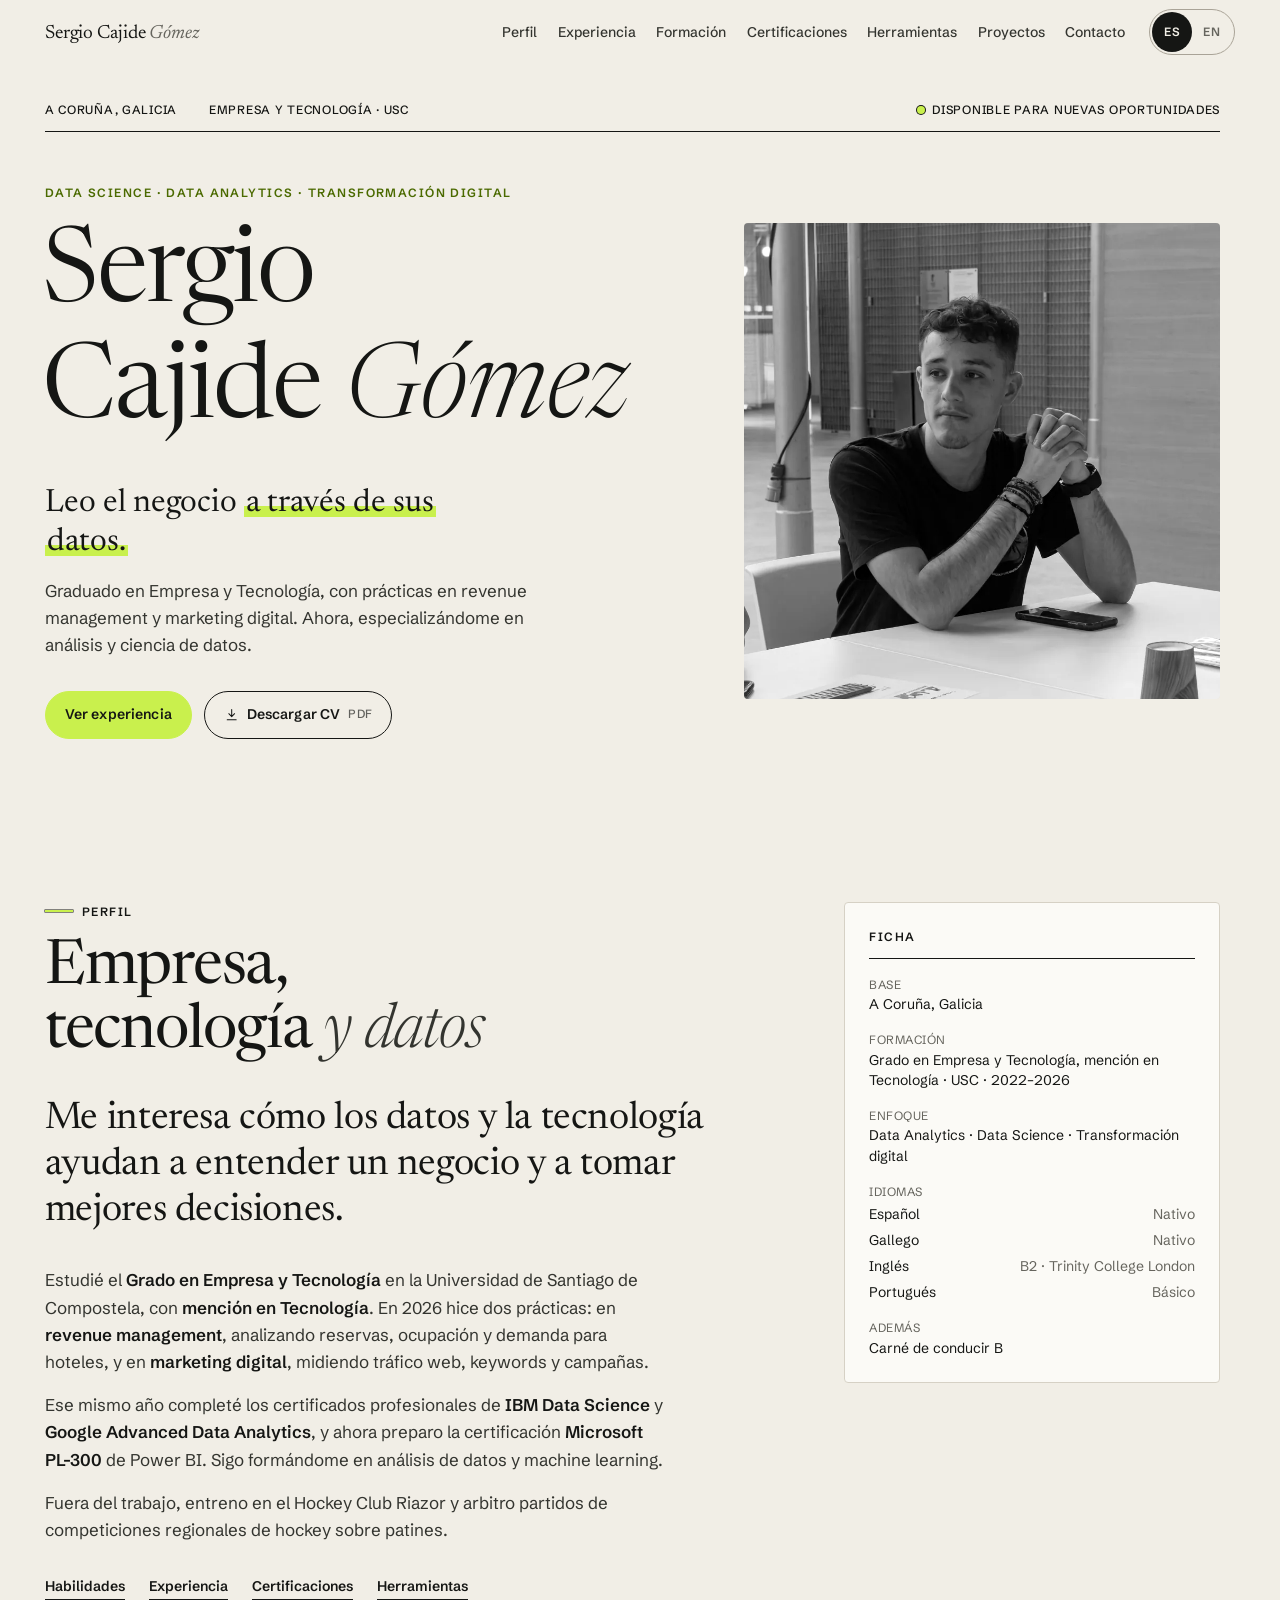
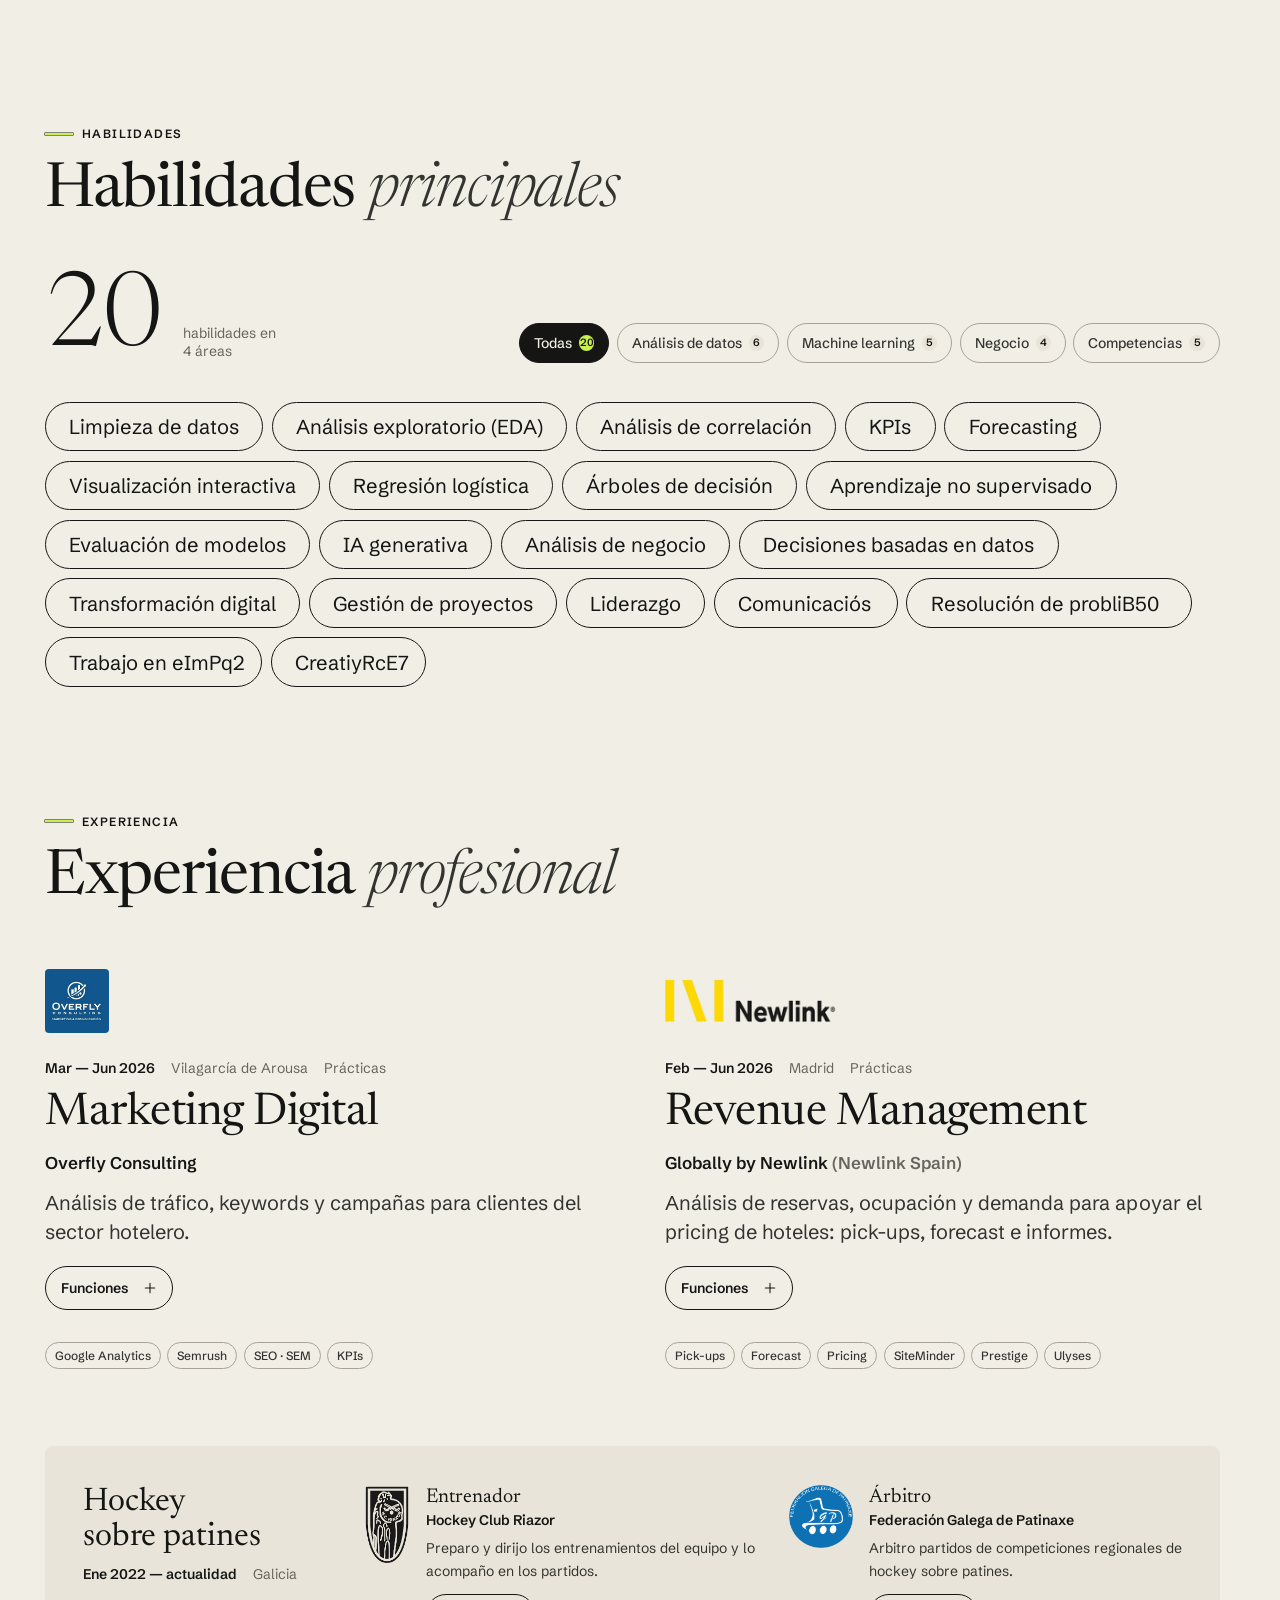
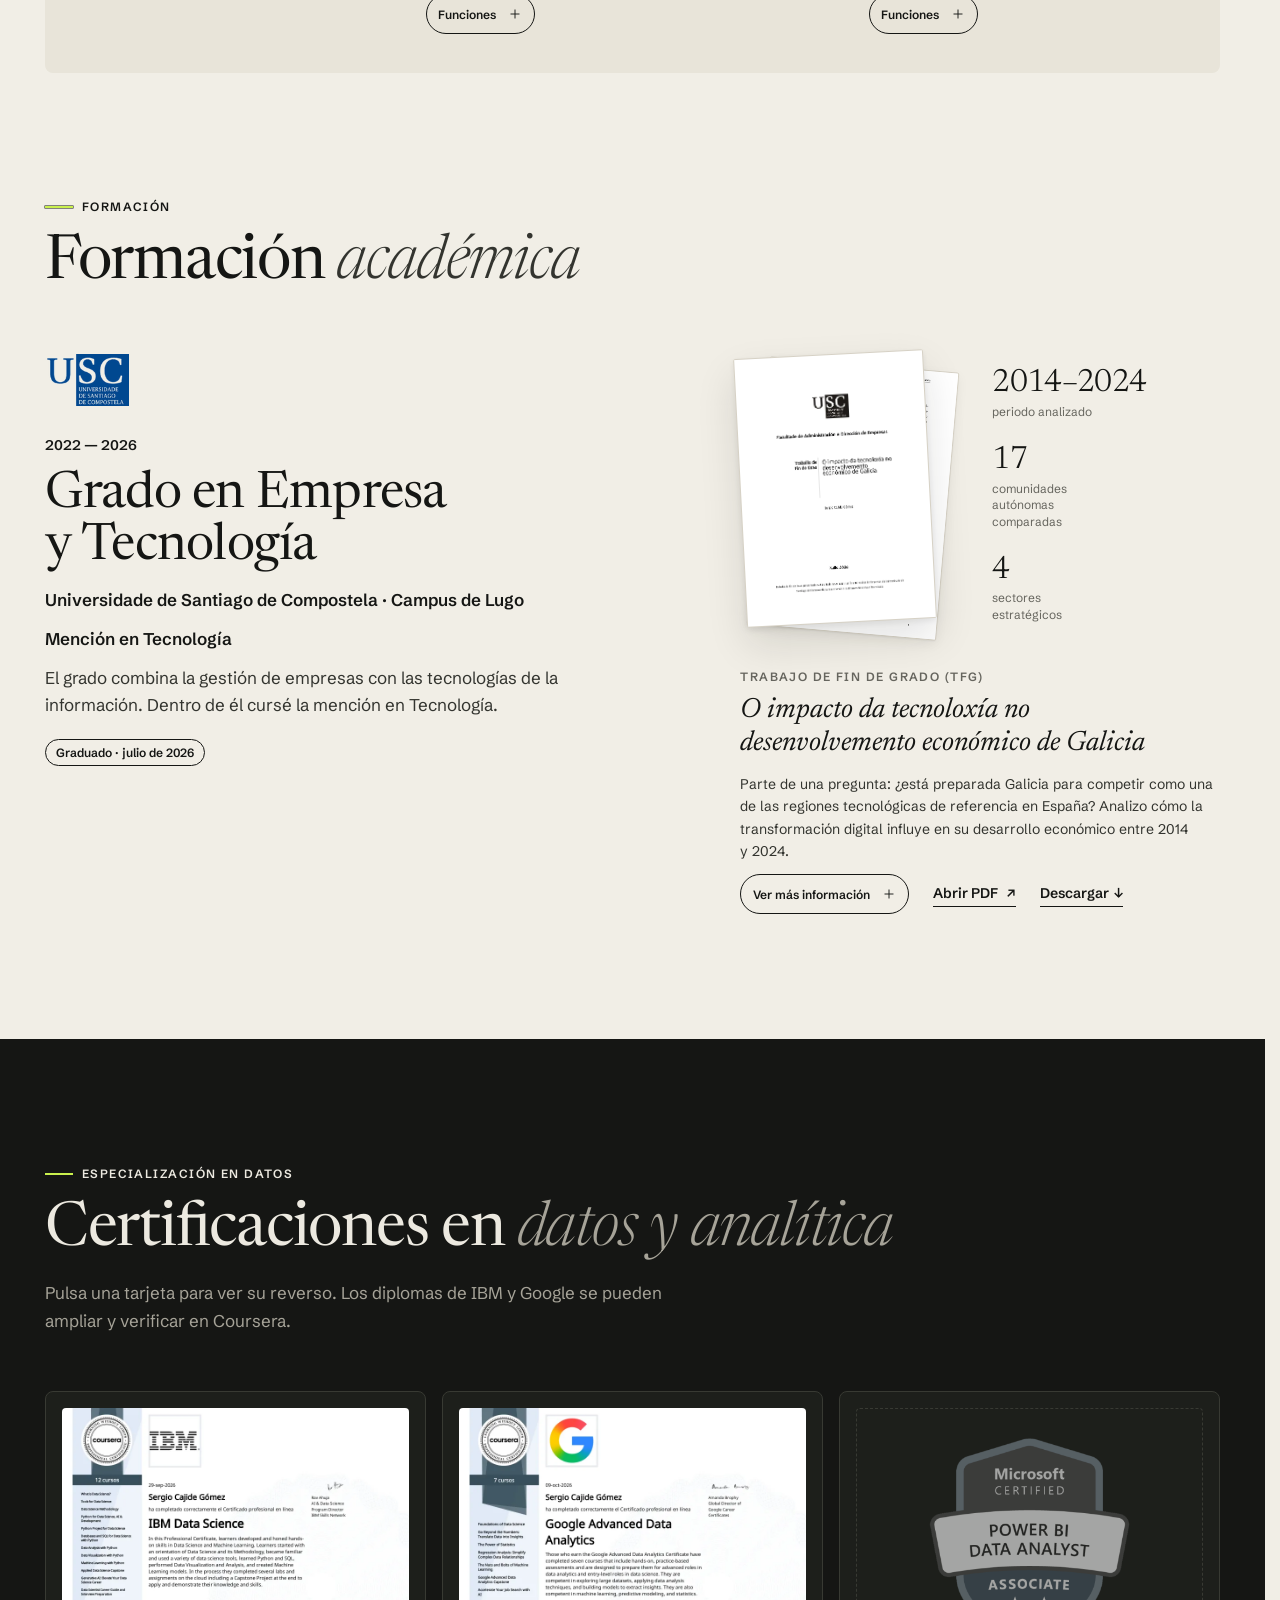
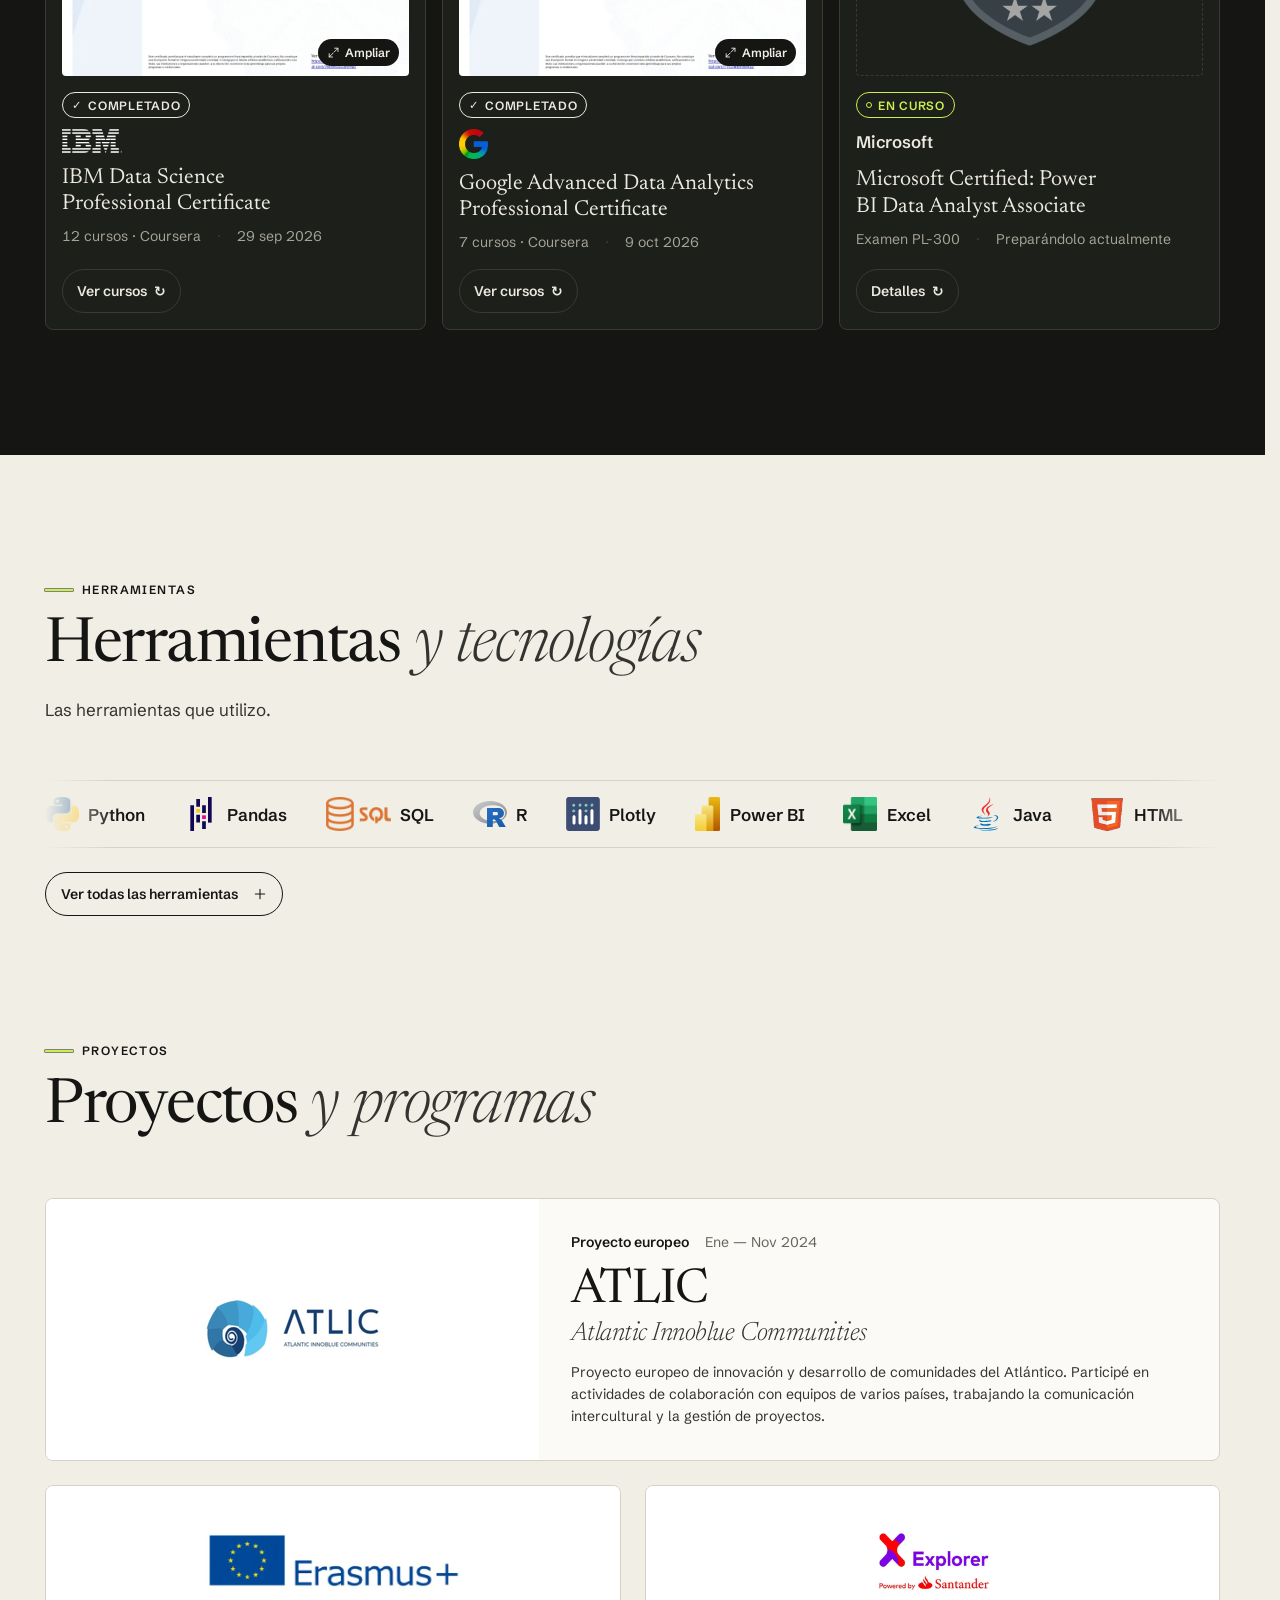
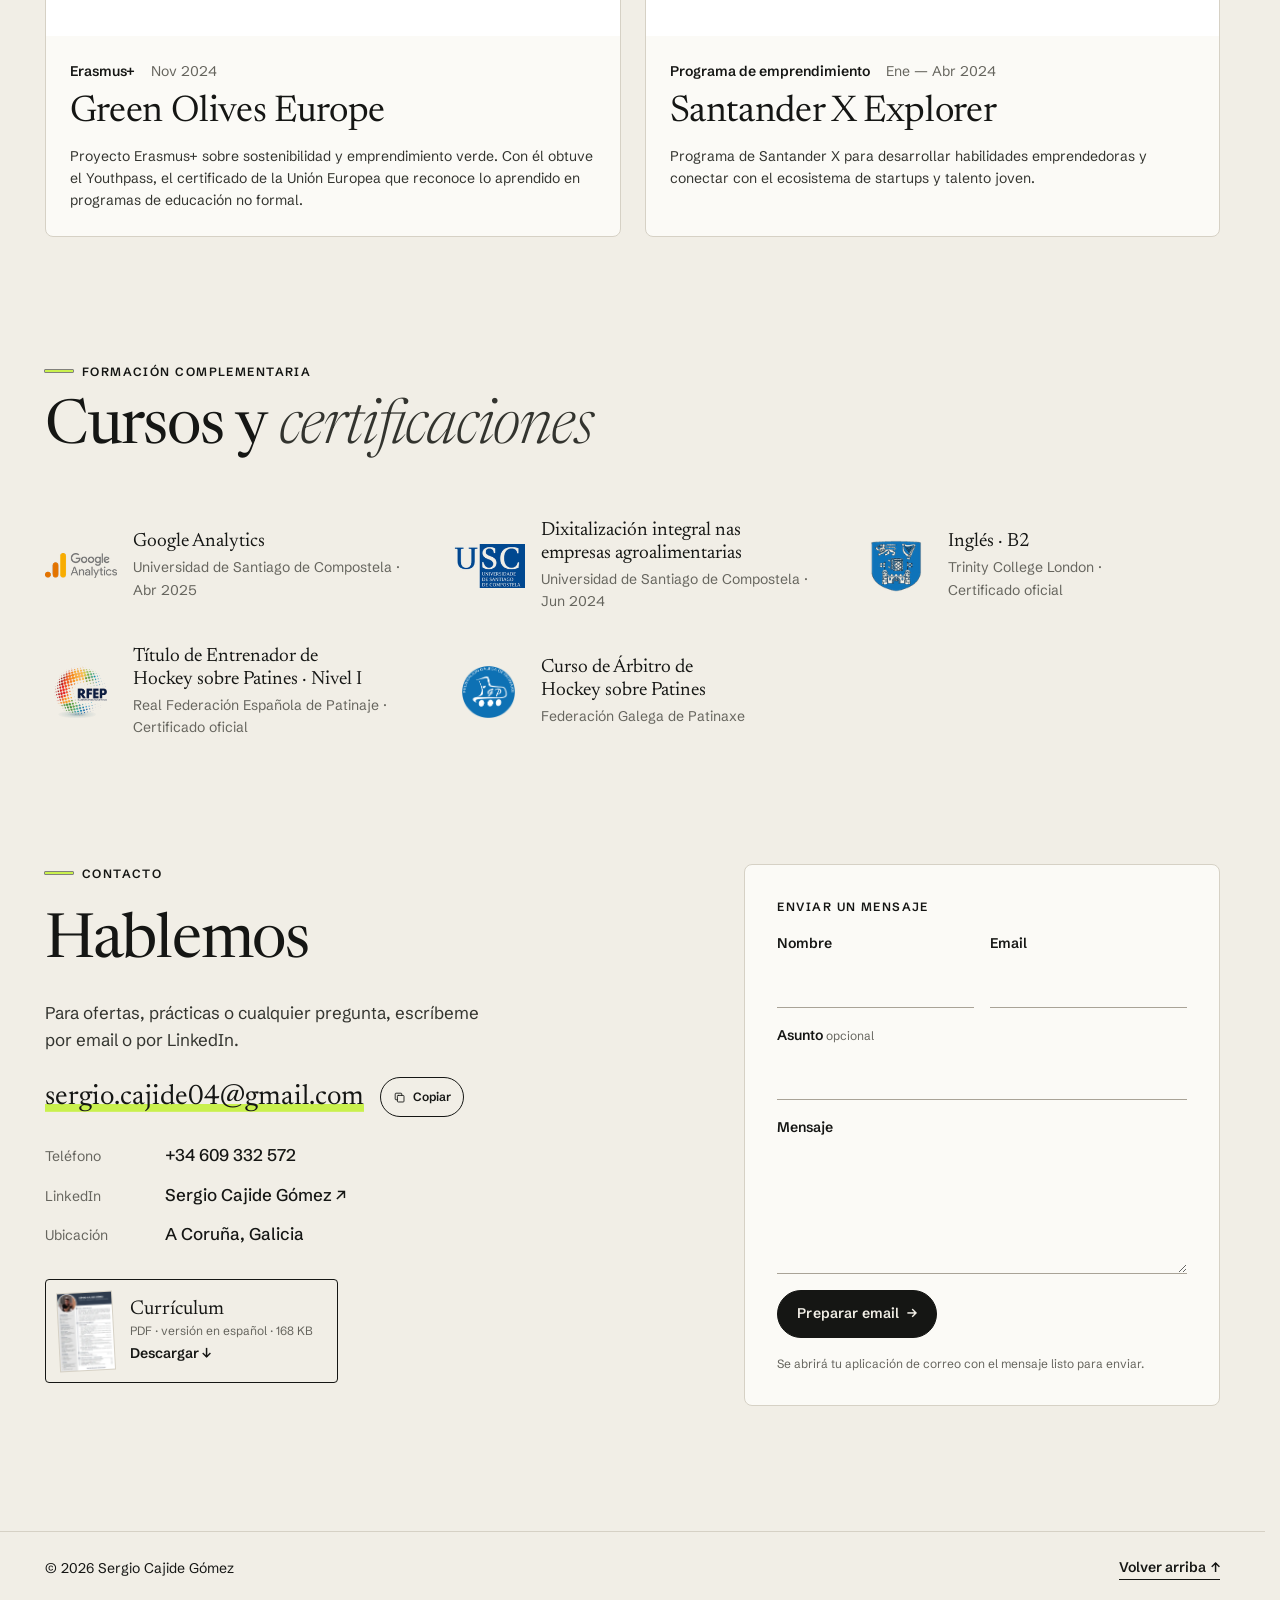
==== commit b23bf751: "Add files via upload" ====
--- a/index.html
+++ b/index.html
@@ -45,27 +45,33 @@
           <button type="button" class="lang-btn" data-lang="es" aria-pressed="true" lang="es" data-i18n-skip>ES<span class="sr-only"> · Español</span></button>
           <button type="button" class="lang-btn" data-lang="en" aria-pressed="false" lang="en" data-i18n-skip>EN<span class="sr-only"> · English</span></button>
         </div>
+        <button class="menu-btn" type="button" id="menuOpen" aria-haspopup="dialog" aria-controls="menu" aria-expanded="false" aria-label="Abrir menú">
+          <span class="menu-btn-icon" aria-hidden="true"><i></i><i></i><i></i></span>
+        </button>
       </div>
     </div>
   </header>
-
-  <!-- Barra inferior móvil (zona del pulgar) -->
-  <div class="dock" aria-label="Navegación rápida">
-    <button class="dock-btn dock-menu" type="button" id="menuOpen" aria-haspopup="dialog" aria-controls="menu" aria-expanded="false">
-      <span class="dock-icon" aria-hidden="true"><i></i><i></i></span>Índice
-    </button>
-    <a class="dock-btn dock-cv" data-cv href="assets/documents/CV_Sergio_Cajide_Gomez_ES.pdf" download="CV_Sergio_Cajide_Gomez_ES.pdf">Descargar CV</a>
-  </div>
 
   <dialog class="menu" id="menu" aria-labelledby="menuTitle">
     <div class="menu-sheet">
       <div class="menu-head">
-        <p class="menu-title" id="menuTitle">Índice</p>
-        <button class="icon-btn" type="button" data-close-menu aria-label="Cerrar índice">
+        <p class="menu-title" id="menuTitle">Menú</p>
+        <button class="icon-btn" type="button" data-close-menu aria-label="Cerrar menú">
           <svg viewBox="0 0 24 24" aria-hidden="true"><path d="M6 6l12 12M18 6L6 18"/></svg>
         </button>
       </div>
-      <ul class="menu-list" id="menuList"></ul>
+      <ul class="menu-list" id="menuList">
+        <li><a href="#sobre-mi">Perfil</a></li>
+        <li><a href="#habilidades">Habilidades</a></li>
+        <li><a href="#experiencia">Experiencia</a></li>
+        <li><a href="#formacion">Formación</a></li>
+        <li><a href="#tfg">TFG</a></li>
+        <li><a href="#certificaciones">Certificaciones</a></li>
+        <li><a href="#herramientas">Herramientas</a></li>
+        <li><a href="#proyectos">Proyectos</a></li>
+        <li><a href="#cursos">Cursos</a></li>
+        <li><a href="#contacto">Contacto</a></li>
+      </ul>
     </div>
   </dialog>
 
@@ -327,9 +333,22 @@
             <p class="degree-minor">Mención en Tecnología</p>
             <p class="degree-text">El grado combina la gestión de empresas con las tecnologías de la información. Dentro de él cursé la mención en Tecnología.</p>
             <p class="pill">Graduado · julio de 2026</p>
-
-            <!-- Trabajo de Fin de Grado -->
-            <div class="tfg">
+          </div>
+
+            <!-- Trabajo de Fin de Grado: columna derecha en escritorio -->
+            <div class="tfg" id="tfg">
+              <div class="tfg-visual">
+                <a class="tfg-cover" href="assets/documents/TFG_Sergio_Cajide_Gomez.pdf" target="_blank" rel="noopener" aria-label="Abrir el TFG en PDF (se abre en una pestaña nueva)">
+                  <span class="tfg-sheet tfg-sheet--back" aria-hidden="true"><img src="assets/img/tfg-page2.webp" width="745" height="1053" alt="" loading="lazy"></span>
+                  <span class="tfg-sheet tfg-sheet--front"><img src="assets/img/tfg-cover.webp" width="745" height="1053" alt="Portada del Trabajo de Fin de Grado" loading="lazy"></span>
+                  <span class="tfg-cover-hint" aria-hidden="true">Abrir PDF ↗</span>
+                </a>
+                <ul class="tfg-facts">
+                  <li><span class="tfg-fact-value tabular">2014–2024</span><span class="tfg-fact-label">periodo analizado</span></li>
+                  <li><span class="tfg-fact-value tabular">17</span><span class="tfg-fact-label">comunidades autónomas comparadas</span></li>
+                  <li><span class="tfg-fact-value tabular">4</span><span class="tfg-fact-label">sectores estratégicos</span></li>
+                </ul>
+              </div>
               <p class="tfg-label">Trabajo de Fin de Grado (TFG)</p>
               <h4 class="tfg-title" lang="gl">O impacto da tecnoloxía no desenvolvemento económico de Galicia</h4>
               <p class="tfg-text">Parte de una pregunta: ¿está preparada Galicia para competir como una de las regiones tecnológicas de referencia en España? Analizo cómo la transformación digital influye en su desarrollo económico entre 2014 y 2024.</p>
@@ -353,12 +372,6 @@
                 </div>
               </div>
             </div>
-          </div>
-          <div class="degree-mention">
-            <p class="degree-mention-label">Mención</p>
-            <p class="degree-mention-name">Tecnología</p>
-            <p class="degree-mention-note">Especialización dentro del Grado en Empresa y Tecnología</p>
-          </div>
         </article>
       </div>
     </section>
--- a/style.css
+++ b/style.css
@@ -53,7 +53,6 @@
   --measure: 62ch;
   --gutter: clamp(1rem, 0.4rem + 3vw, 3rem);
   --header-h: 64px;
-  --dock-h: 64px;
 
   /* Forma */
   --radius-sm: 4px;
@@ -73,7 +72,6 @@
 
   /* Capas */
   --z-header: 50;
-  --z-dock: 60;
   --z-skip: 100;
 }
 
@@ -357,56 +355,41 @@
   .nav { display: none; }
 }
 
-/* ---------- 5. Dock móvil y menú ---------- */
-.dock { display: none; }
-
+/* ---------- 5. Menú móvil (hamburguesa) ---------- */
+.menu-btn {
+  display: none;
+  place-items: center;
+  width: 40px; height: 40px;
+  border: 1px solid var(--line-strong);
+  border-radius: 999px;
+  color: var(--ink);
+  transition: background-color var(--dur-fast), color var(--dur-fast), border-color var(--dur-fast);
+}
+.menu-btn:hover { border-color: var(--ink); }
+.menu-btn[aria-expanded="true"] { background: var(--ink); color: var(--paper); border-color: var(--ink); }
+.menu-btn-icon { display: grid; gap: 4px; width: 16px; }
+.menu-btn-icon i { display: block; height: 1.5px; background: currentColor; border-radius: 1px; }
+.menu-btn-icon i:nth-child(2) { width: 70%; justify-self: end; }
 @media (max-width: 1139px) {
-  body { padding-bottom: calc(var(--dock-h) + env(safe-area-inset-bottom)); }
-  .dock {
-    position: fixed;
-    inset: auto 0 0;
-    z-index: var(--z-dock);
-    display: flex;
-    gap: var(--s-2);
-    padding: var(--s-2) var(--gutter) calc(var(--s-2) + env(safe-area-inset-bottom));
-    background: rgb(241 238 230 / 0.96);
-    box-shadow: 0 -1px 0 var(--line);
-  }
-  .dock-btn {
-    flex: 1;
-    display: inline-flex;
-    align-items: center;
-    justify-content: center;
-    gap: 0.6em;
-    min-height: 48px;
-    border-radius: 999px;
-    border: 1px solid var(--ink);
-    font-size: var(--fs-sm);
-    font-weight: 600;
-    text-decoration: none;
-    color: var(--ink);
-  }
-  .dock-menu { background: var(--ink); color: var(--paper); }
-  .dock-icon { display: grid; gap: 4px; width: 16px; }
-  .dock-icon i { display: block; height: 1.5px; background: currentColor; }
-  .dock-icon i:last-child { width: 65%; }
-}
+  .js .menu-btn { display: inline-grid; }
+}
+
 
 .menu {
   width: 100%;
   max-width: 100%;
-  max-height: 88dvh;
-  margin: auto 0 0;
+  max-height: 100dvh;
+  margin: 0 0 auto;
   padding: 0;
   border: 0;
-  border-radius: var(--radius-lg) var(--radius-lg) 0 0;
+  border-radius: 0 0 var(--radius-lg) var(--radius-lg);
   background: var(--paper);
   color: var(--ink);
   box-shadow: var(--shadow-2);
 }
 .menu::backdrop { background: rgb(21 22 20 / 0.5); }
 .menu[open] { animation: sheet-in var(--dur) var(--ease-out); }
-.menu-sheet { padding: var(--s-5) var(--gutter) calc(var(--s-5) + env(safe-area-inset-bottom)); }
+.menu-sheet { padding: var(--s-3) var(--gutter) var(--s-5); }
 .menu-head {
   display: flex;
   align-items: center;
@@ -416,15 +399,15 @@
 .menu-title { font-size: var(--fs-xs); text-transform: uppercase; letter-spacing: var(--track-caps); font-weight: 600; }
 .menu-list a {
   display: block;
-  padding-block: 0.55rem;
+  padding-block: 0.45rem;
   font-family: var(--font-display);
-  font-size: clamp(1.5rem, 1.1rem + 2vw, 2.2rem);
+  font-size: clamp(1.4rem, 1.1rem + 1.6vw, 2rem);
   line-height: 1.2;
   text-decoration: none;
 }
 .menu-list a[aria-current="true"] { color: var(--accent-ink); font-style: italic; }
 
-@keyframes sheet-in { from { transform: translateY(40px); opacity: 0; } }
+@keyframes sheet-in { from { transform: translateY(-24px); opacity: 0; } }
 
 /* ---------- 6. Portada ---------- */
 .hero {
@@ -846,28 +829,14 @@
 .sport-org { font-weight: 600; color: var(--ink); margin-bottom: 0.4rem; }
 
 /* ---------- 10. Formación ---------- */
-.degree {
-  display: grid;
-  grid-template-columns: minmax(0, 1fr) minmax(240px, 340px);
-  gap: clamp(2rem, 5vw, 5rem);
-  align-items: stretch;
-}
+.degree { max-width: 820px; }
 .degree-main { display: grid; gap: var(--s-3); justify-items: start; align-content: start; }
 .degree-logo { height: 52px; width: auto; margin-bottom: var(--s-4); }
 .degree-years { font-size: var(--fs-sm); font-weight: 600; color: var(--ink); }
 .degree-title { font-size: clamp(2rem, 1.3rem + 2.4vw, 3.4rem); line-height: 1.02; letter-spacing: -0.015em; }
 .degree-place { font-weight: 600; color: var(--ink); }
 .degree-text { max-width: 54ch; }
-.degree-minor {
-  display: inline-flex;
-  align-items: center;
-  gap: 0.6em;
-  font-family: var(--font-display);
-  font-size: var(--fs-md);
-  font-style: italic;
-  color: var(--ink);
-}
-.degree-minor::before { content: ""; width: 18px; height: 2px; background: var(--accent); box-shadow: 0 0 0 0.5px var(--ink); }
+.degree-minor { font-weight: 600; color: var(--ink); }
 
 /* Trabajo de Fin de Grado */
 .tfg { margin-top: var(--s-6); padding-top: var(--s-5); border-top: 1px solid var(--line); max-width: 640px; }
@@ -880,6 +849,78 @@
 .tfg-details { display: grid; gap: var(--s-3); padding-top: var(--s-4); font-size: var(--fs-sm); }
 .tfg-details > div { display: grid; grid-template-columns: 7.5rem 1fr; gap: var(--s-4); }
 .tfg-details dt { font-weight: 600; color: var(--ink); }
+
+/* TFG en escritorio: columna derecha con la portada real y tres datos del trabajo */
+.tfg-visual { display: none; }
+@media (min-width: 1024px) {
+  .degree {
+    display: grid;
+    grid-template-columns: minmax(0, 1fr) minmax(360px, 480px);
+    gap: clamp(3rem, 6vw, 6rem);
+    align-items: start;
+    max-width: none;
+  }
+  .tfg { margin-top: 0; padding-top: 0; border-top: 0; max-width: none; }
+  .tfg-visual { display: flex; align-items: flex-end; gap: var(--s-6); margin-bottom: var(--s-6); }
+}
+.tfg-cover {
+  position: relative;
+  flex: none;
+  display: block;
+  width: 190px;
+  aspect-ratio: 745 / 1053;
+  margin: 0 30px 12px 0;
+  perspective: 900px;
+  border-radius: 2px;
+}
+.tfg-sheet {
+  position: absolute;
+  inset: 0;
+  overflow: hidden;
+  background: #fff;
+  border: 1px solid var(--line);
+  border-radius: 2px;
+  box-shadow: var(--shadow-2);
+  transition: transform 450ms var(--ease-out), box-shadow 450ms var(--ease-out);
+}
+.tfg-sheet img { width: 100%; height: 100%; object-fit: cover; }
+.tfg-sheet--back { transform: translate(18px, 10px) rotate(5deg); box-shadow: var(--shadow-1); }
+.tfg-sheet--front {
+  transform: rotateX(var(--rx, 0deg)) rotateY(var(--ry, 0deg)) rotate(var(--rz, -3deg)) translateY(var(--ty, 0px));
+}
+.tfg-cover:hover .tfg-sheet--front,
+.tfg-cover:focus-visible .tfg-sheet--front { --rz: 0deg; --ty: -8px; box-shadow: 0 28px 48px rgb(21 22 20 / 0.22); }
+.tfg-cover:hover .tfg-sheet--back,
+.tfg-cover:focus-visible .tfg-sheet--back { transform: translate(30px, 6px) rotate(9deg); }
+.tfg-cover-hint {
+  position: absolute;
+  left: 50%;
+  bottom: 14px;
+  z-index: 2;
+  padding: 0.35em 0.8em;
+  border-radius: 999px;
+  background: var(--ink);
+  color: var(--paper);
+  font-size: var(--fs-xs);
+  font-weight: 600;
+  white-space: nowrap;
+  opacity: 0;
+  transform: translate(-50%, 6px);
+  transition: opacity var(--dur) var(--ease-out), transform var(--dur) var(--ease-out);
+  pointer-events: none;
+}
+.tfg-cover:hover .tfg-cover-hint, .tfg-cover:focus-visible .tfg-cover-hint { opacity: 1; transform: translate(-50%, 0); }
+.tfg-facts { display: grid; gap: var(--s-5); padding-bottom: var(--s-3); }
+.tfg-fact-value {
+  display: block;
+  font-family: var(--font-display);
+  font-size: clamp(1.7rem, 1.2rem + 1vw, 2.3rem);
+  font-weight: 350;
+  line-height: 1;
+  letter-spacing: -0.02em;
+  color: var(--ink);
+}
+.tfg-fact-label { display: block; margin-top: 0.3rem; max-width: 16ch; font-size: var(--fs-xs); line-height: 1.35; color: var(--muted); }
 .pill {
   margin-top: var(--s-2);
   padding: 0.25em 0.85em;
@@ -889,27 +930,6 @@
   font-size: var(--fs-xs);
   font-weight: 600;
 }
-.degree-mention {
-  align-self: start;
-  min-height: 300px;
-  display: grid;
-  align-content: end;
-  gap: var(--s-2);
-  padding: var(--s-6);
-  background: var(--accent);
-  color: var(--ink);
-  border-radius: var(--radius);
-}
-.degree-mention-label { font-size: var(--fs-xs); font-weight: 600; letter-spacing: var(--track-caps); text-transform: uppercase; }
-.degree-mention-name {
-  font-family: var(--font-display);
-  font-size: clamp(2.4rem, 1.6rem + 2.6vw, 3.8rem);
-  font-style: italic;
-  font-weight: 350;
-  line-height: 1;
-  letter-spacing: -0.02em;
-}
-.degree-mention-note { font-size: var(--fs-sm); max-width: 26ch; }
 
 /* ---------- 11. Certificaciones en datos (capítulo oscuro) ---------- */
 .chapter--dark { background: var(--night); color: var(--night-muted); }
@@ -1485,8 +1505,6 @@
   .sport { grid-template-columns: 1fr; }
   .sport-head, .sport-roles { grid-column: 1; }
 
-  .degree { grid-template-columns: 1fr; }
-  .degree-mention { align-content: start; min-height: 0; }
 
   .certs { grid-template-columns: repeat(2, minmax(0, 1fr)); }
 
@@ -1505,10 +1523,34 @@
   .js .skill-chip { white-space: normal; }
   .skills-top { align-items: flex-start; }
   .marquee-item img { height: 28px; }
-  .hero-name { font-size: clamp(3.1rem, 16.5vw, 5.5rem); line-height: 1.1; }
-  .hero-name .nowrap { display: block; }
-  .hero-copy { grid-column: 1 / -1; }
-  .hero-photo { grid-column: 2 / -1; grid-row: auto; }
+  /* Portada: la columna de texto se abre para que la foto quede junto al titular */
+  .hero-grid {
+    grid-template-columns: minmax(0, 38fr) minmax(0, 62fr);
+    grid-template-areas:
+      "meta meta"
+      "kicker kicker"
+      "name name"
+      "photo headline"
+      "lede lede"
+      "actions actions";
+    column-gap: var(--s-4);
+    row-gap: 0;
+  }
+  .hero-meta { grid-area: meta; margin-bottom: var(--s-5); }
+  .hero-copy { display: contents; }
+  .hero-kicker { grid-area: kicker; }
+  .hero-name { grid-area: name; font-size: clamp(2.6rem, 13vw, 3.7rem); line-height: 1.08; margin-bottom: var(--s-5); }
+  .hero-photo { grid-area: photo; grid-column: auto; grid-row: auto; align-self: center; }
+  .hero-headline { grid-area: headline; align-self: center; margin-top: 0; font-size: clamp(1.15rem, 0.85rem + 1.6vw, 1.45rem); }
+  .hero-lede { grid-area: lede; margin-top: var(--s-5); font-size: var(--fs-base); }
+  .hero-actions { grid-area: actions; margin-top: var(--s-5); gap: var(--s-2); }
+  .hero-actions .btn { flex: 1 1 150px; min-height: 46px; padding-inline: 1em; }
+
+  /* Habilidades: etiquetas más discretas que los nombres de las áreas */
+  .js .skill-chip { font-size: 0.875rem; padding: 0.4em 0.85em; line-height: 1.3; }
+  .js .skills-panel .skillset-grid { gap: 0.4rem 0.35rem; }
+  .skill-filter { font-weight: 600; color: var(--ink); border-color: var(--ink); }
+  .skills-count { font-size: clamp(3.2rem, 2rem + 6vw, 4.5rem); }
 
   .sport-roles { grid-template-columns: 1fr; gap: var(--s-5); }
   .courses { grid-template-columns: 1fr; gap: var(--s-5); }
@@ -1527,6 +1569,7 @@
   .brand-name { font-size: 1.05rem; }
   .brand-name em { display: none; }
   .header-tools { gap: var(--s-2); }
+  .lang-btn { min-width: 36px; padding-inline: 0.45em; }
 }
 
 @media (max-width: 379px) {
@@ -1535,7 +1578,7 @@
 }
 
 @media print {
-  .site-header, .dock, .viewer, .contact-form-wrap { display: none !important; }
+  .site-header, .viewer, .contact-form-wrap { display: none !important; }
   .js .reveal { opacity: 1 !important; transform: none !important; }
   body { background: #fff; padding: 0; }
 }
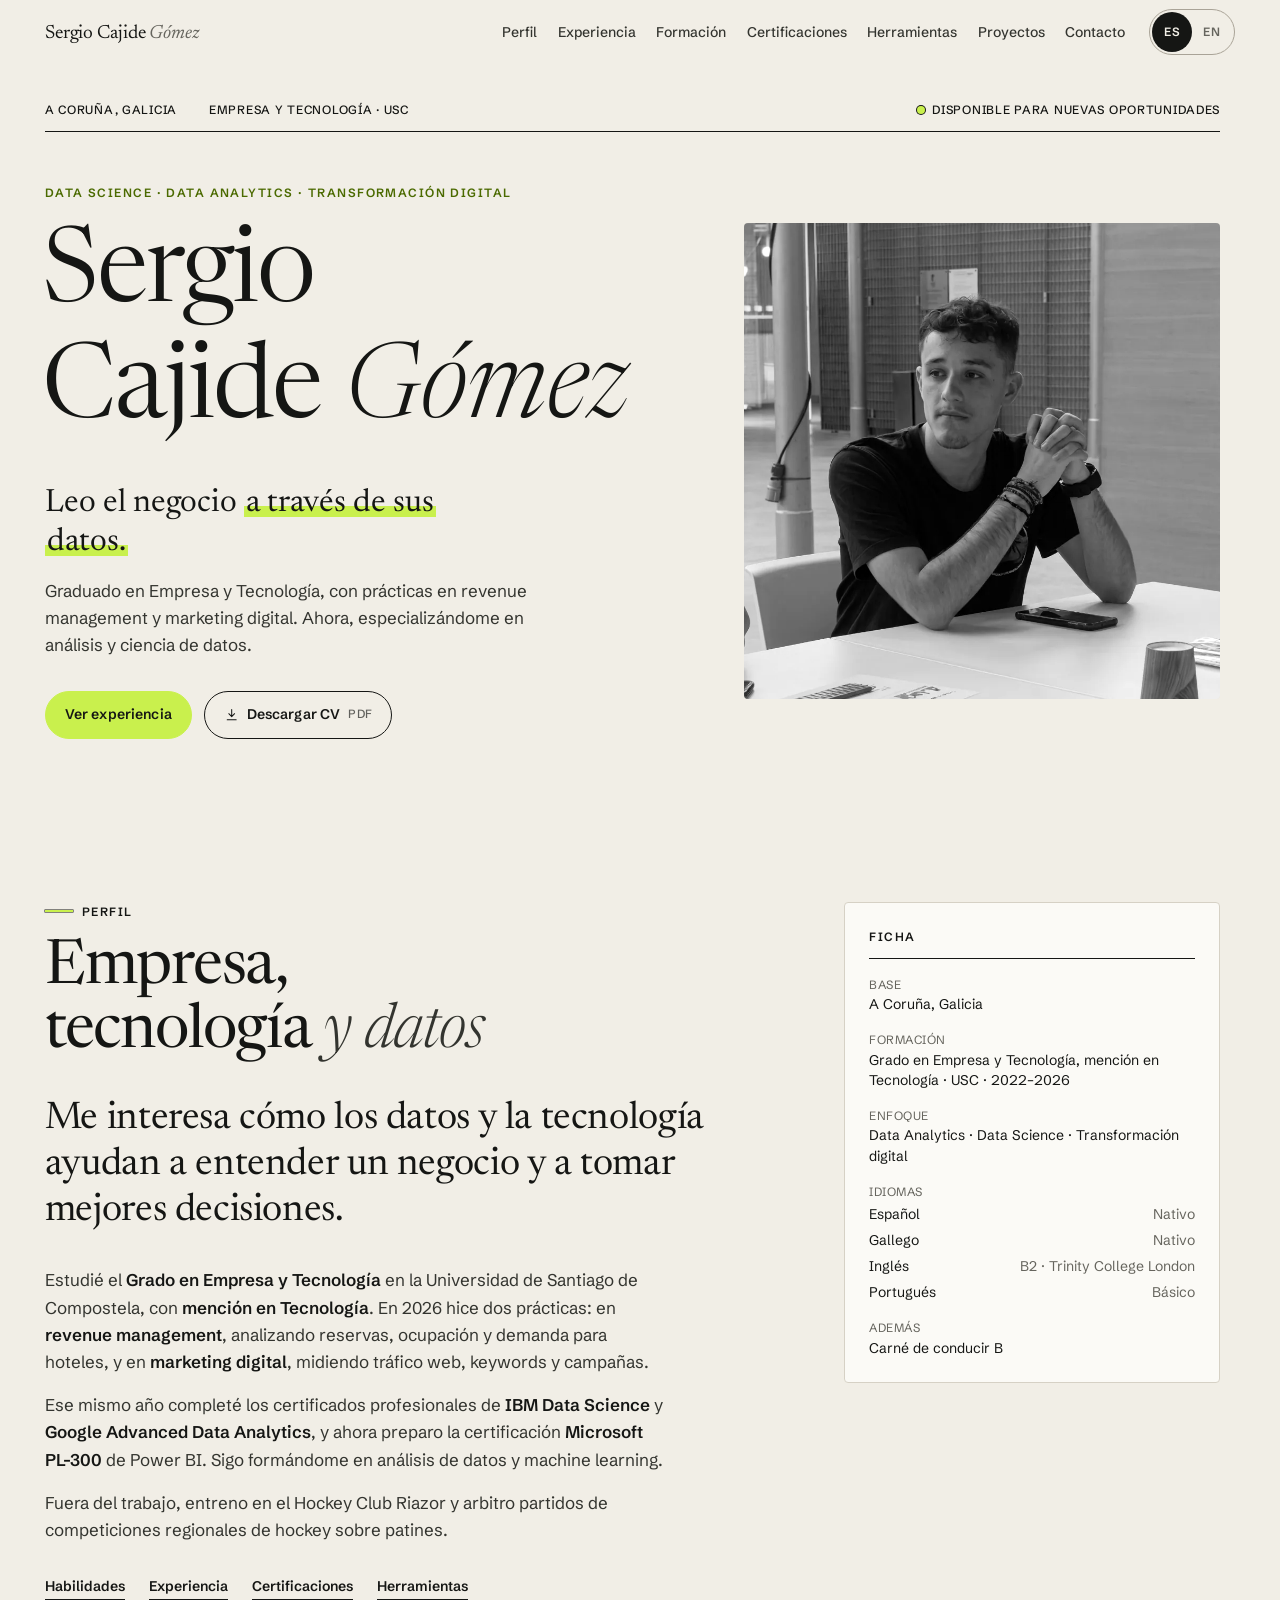
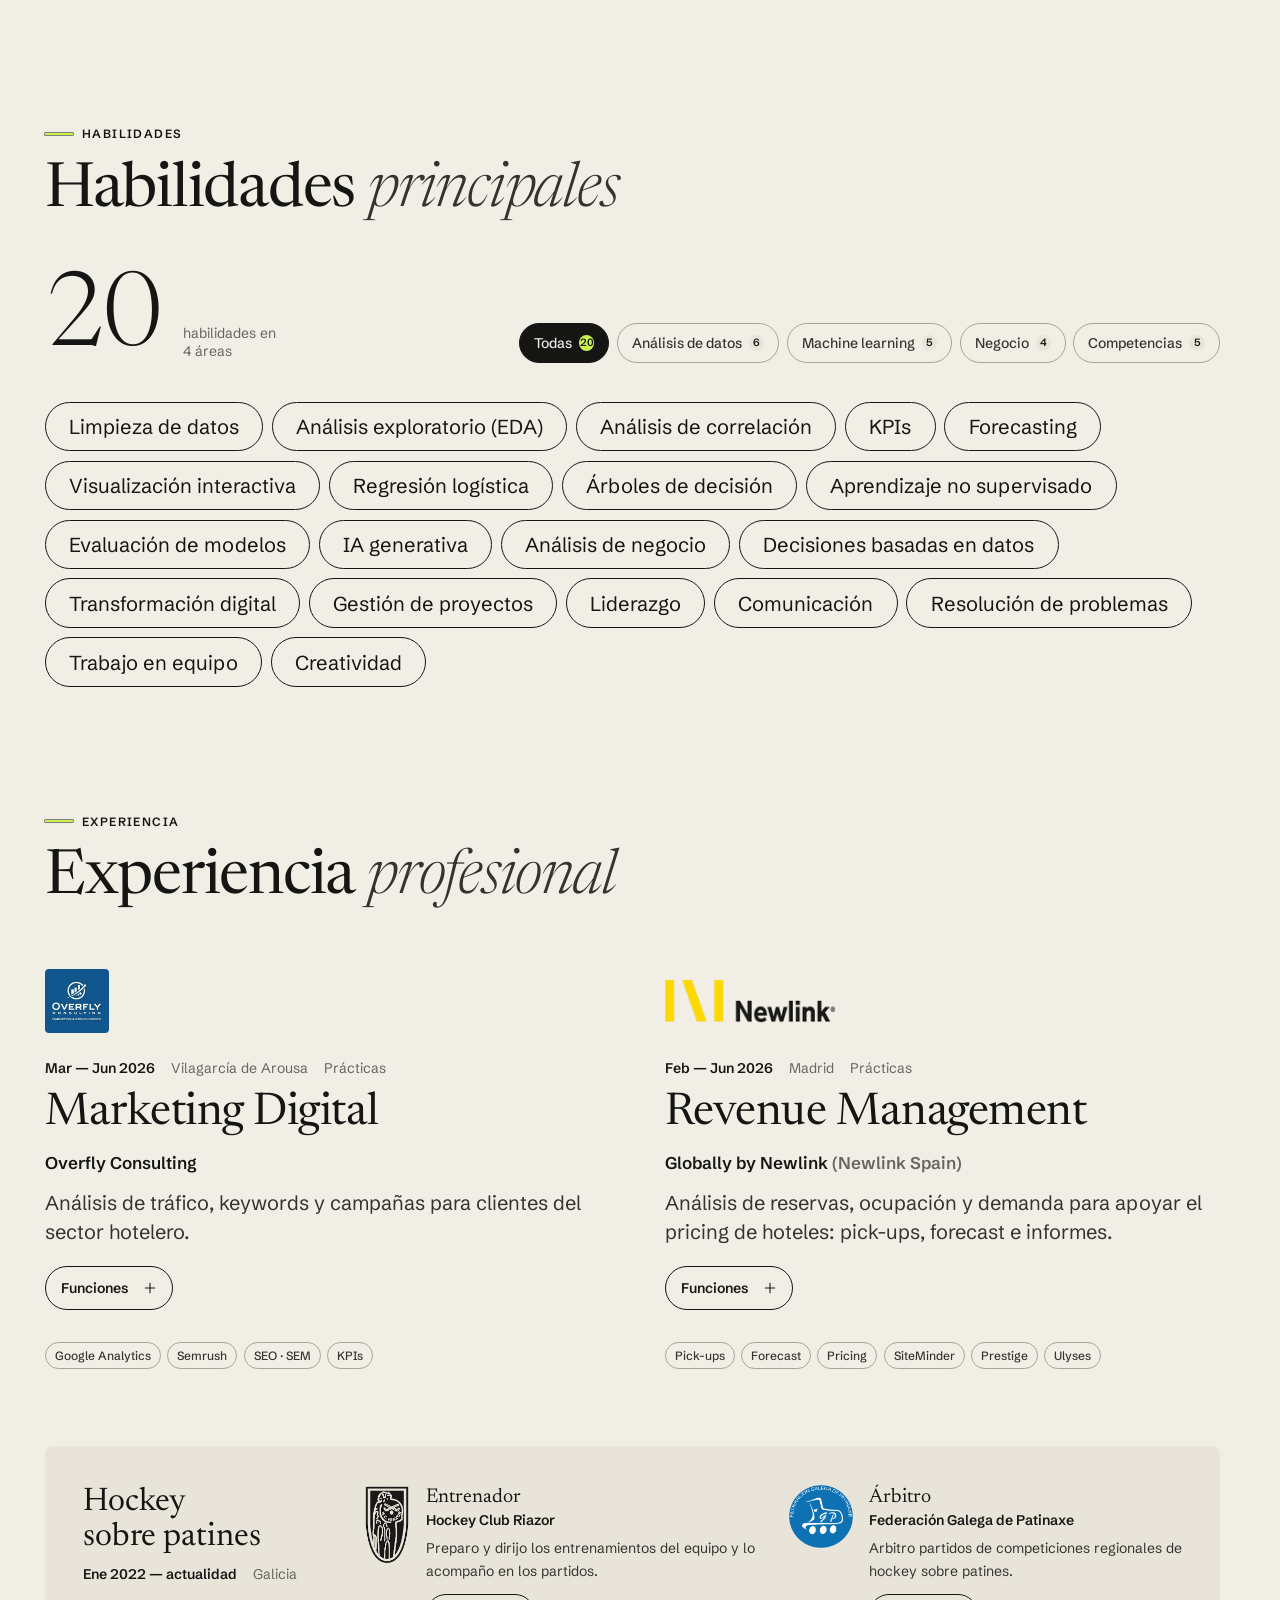
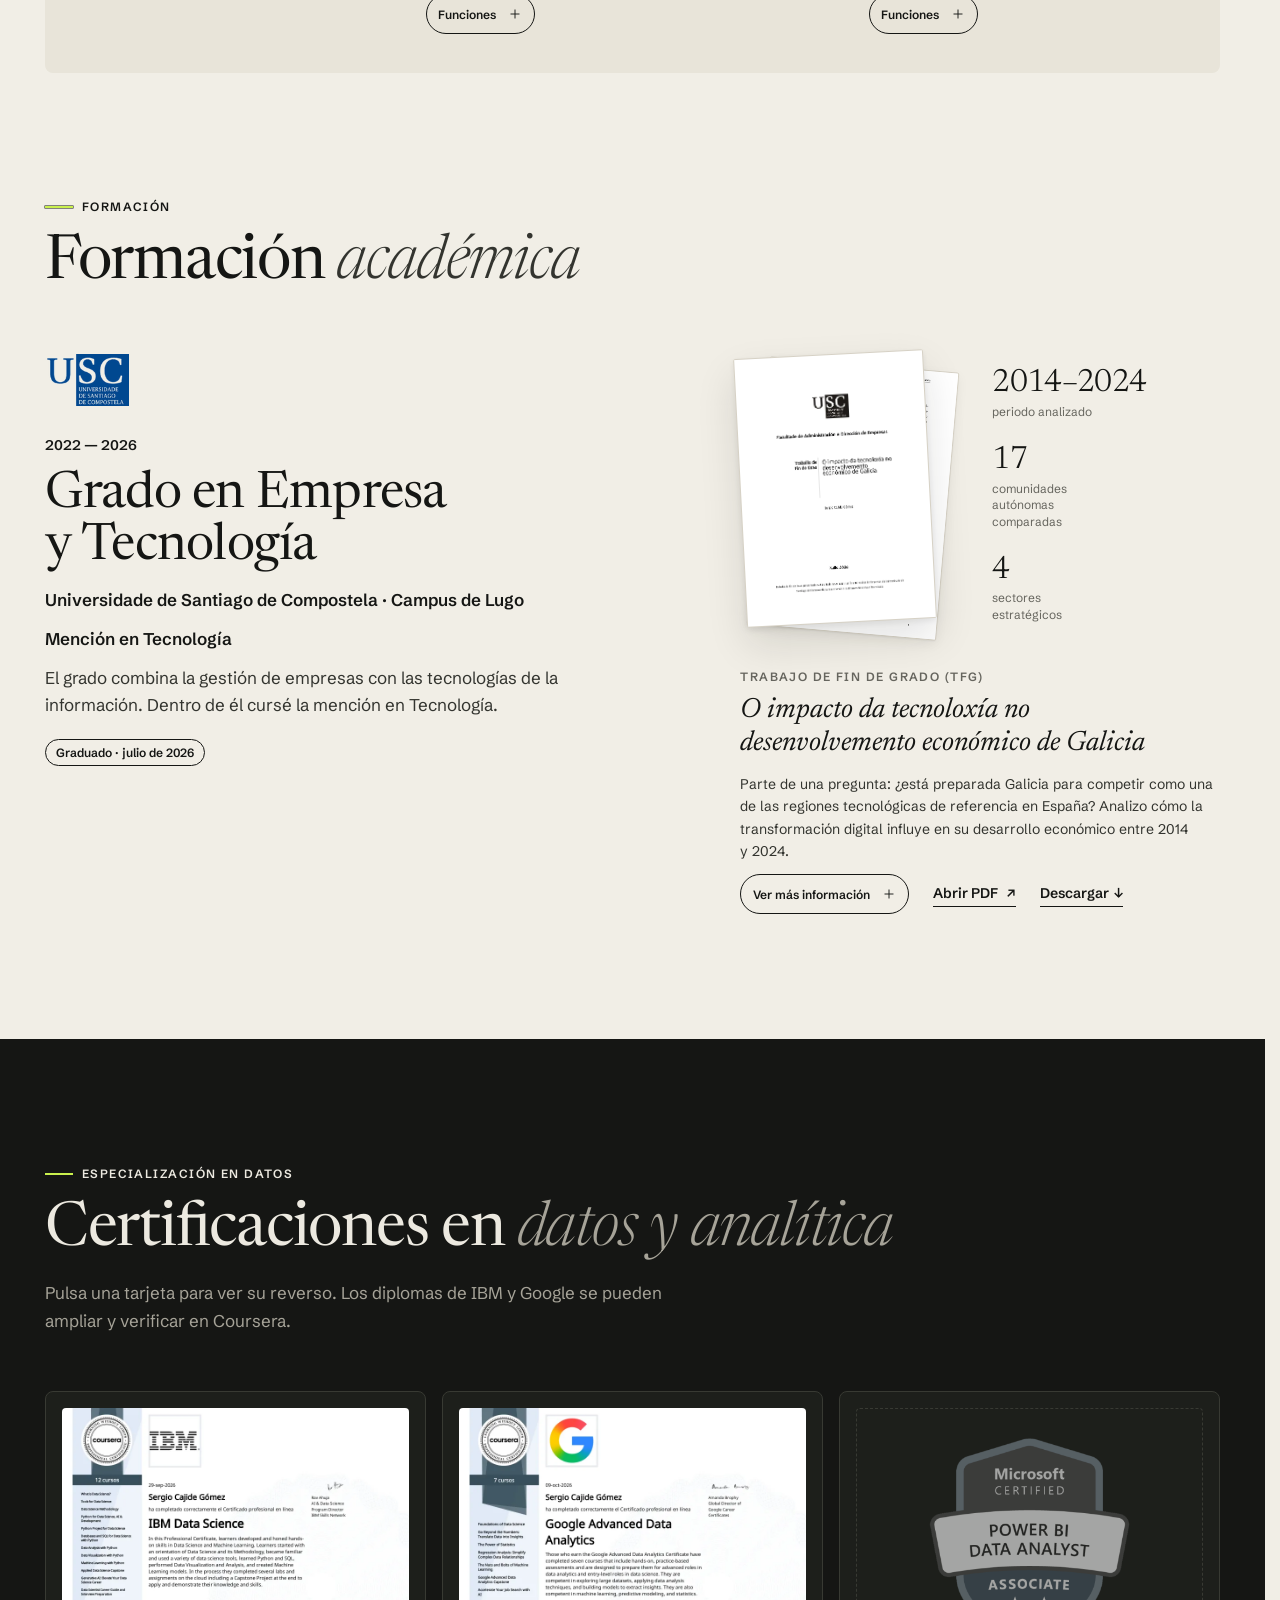
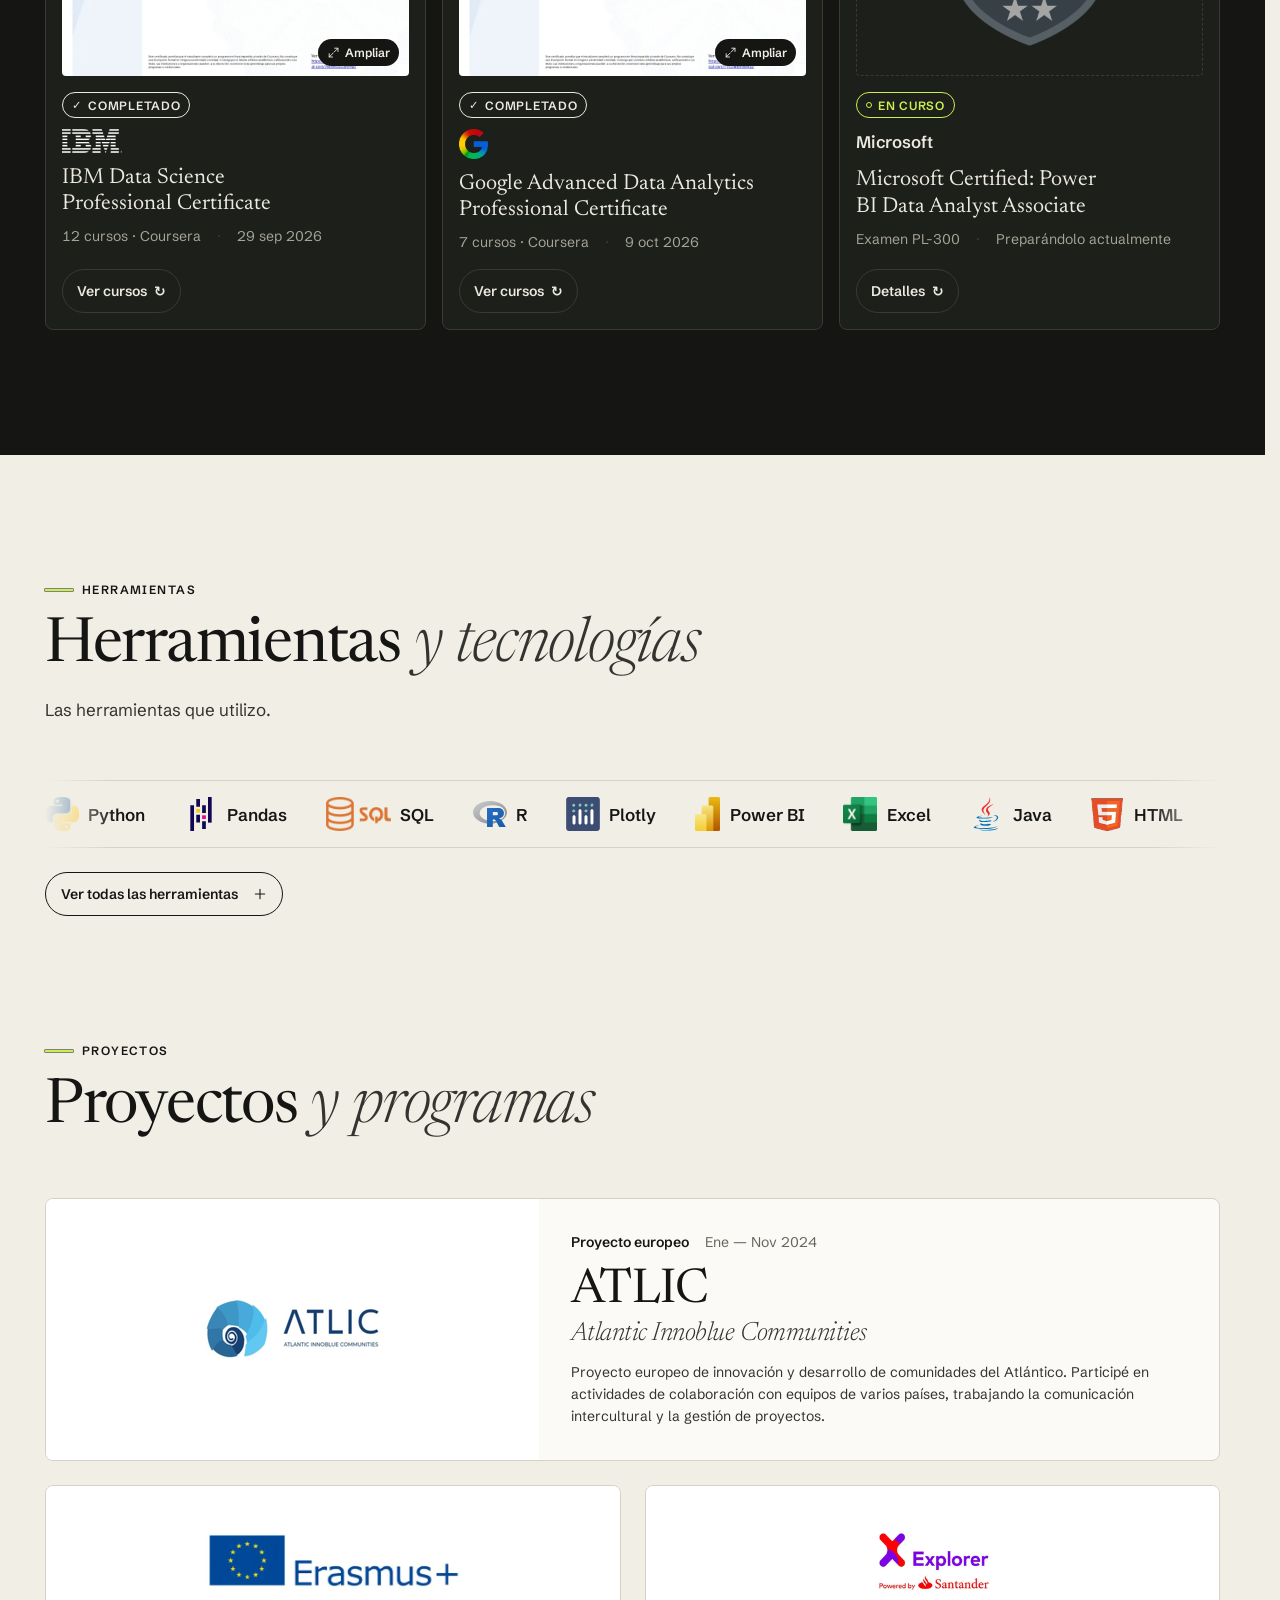
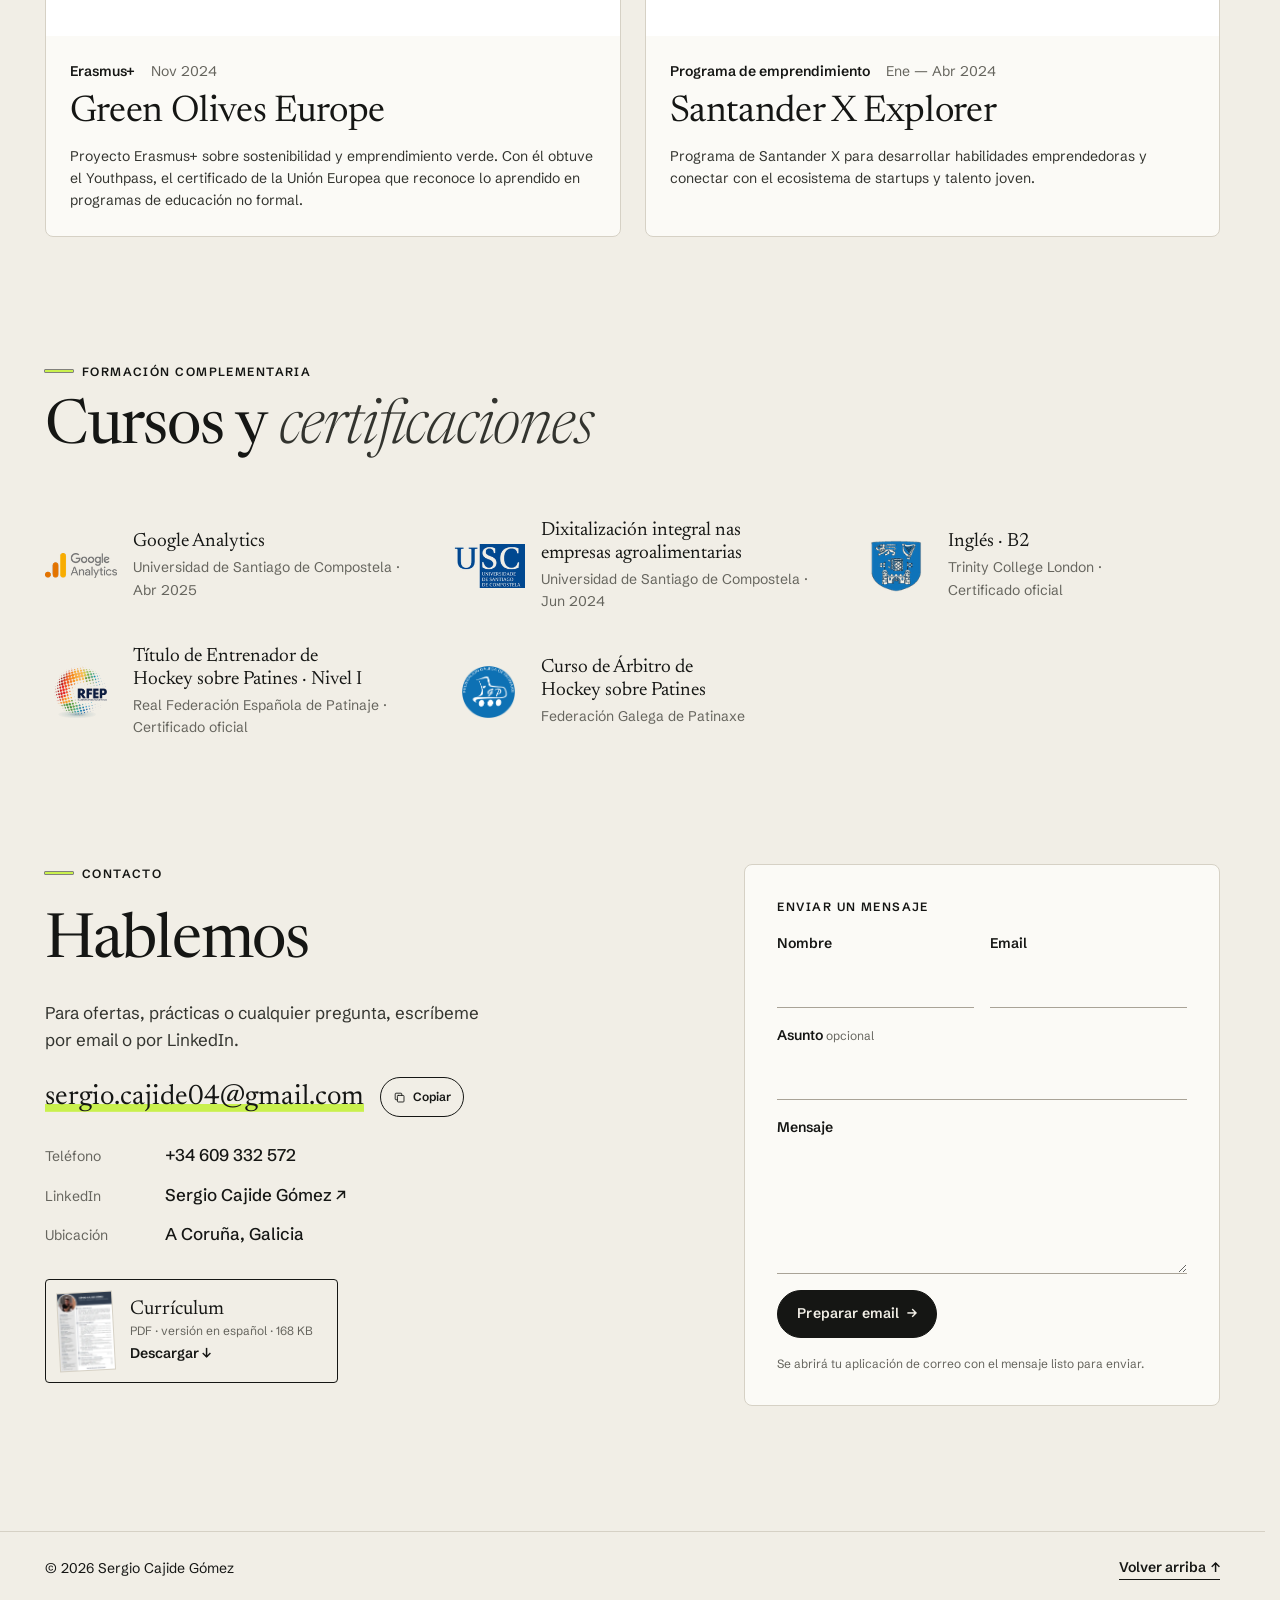
==== commit ecb9ffa8: "Add files via upload" ====
--- a/index.html
+++ b/index.html
@@ -16,7 +16,7 @@
   <link rel="preconnect" href="https://fonts.googleapis.com">
   <link rel="preconnect" href="https://fonts.gstatic.com" crossorigin>
   <link rel="stylesheet" href="https://fonts.googleapis.com/css2?family=Newsreader:ital,opsz,wght@0,6..72,300..600;1,6..72,300..600&family=Schibsted+Grotesk:wght@400..700&display=swap">
-  <link rel="stylesheet" href="style.css">
+  <link rel="stylesheet" href="style.css?v=2026-10-21">
   <script>document.documentElement.classList.add('js');</script>
 </head>
 <body>
@@ -766,7 +766,7 @@
     </div>
   </dialog>
 
-  <script src="i18n.js"></script>
-  <script src="app.js"></script>
+  <script src="i18n.js?v=2026-10-21"></script>
+  <script src="app.js?v=2026-10-21"></script>
 </body>
 </html>
